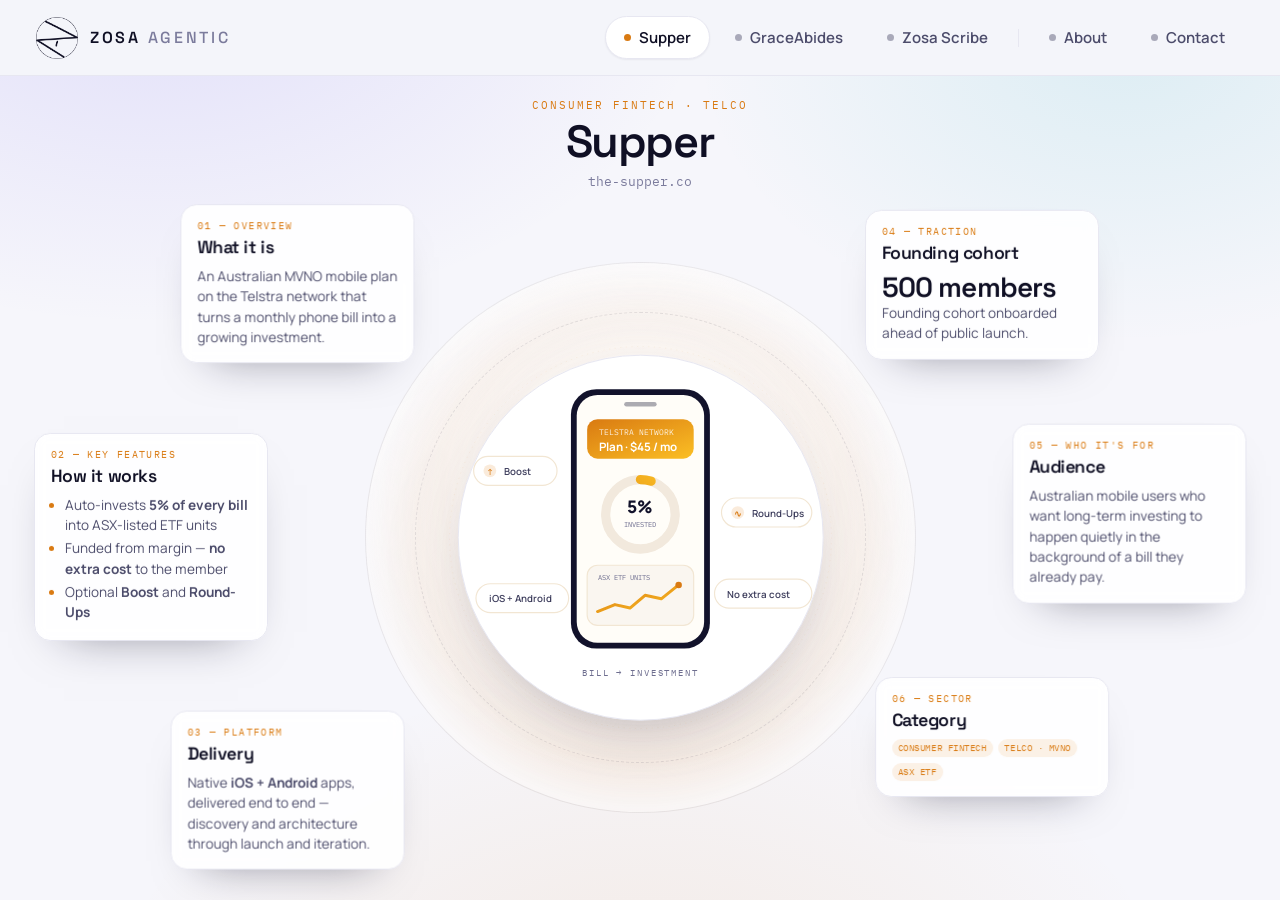
==== index.html @ e01a7be7 "Add files via upload" ====
<!DOCTYPE html>
<html lang="en">
<head>
<meta charset="utf-8" />
<meta name="viewport" content="width=device-width, initial-scale=1" />
<title>Zosa Agentic · Products</title>
<link rel="preconnect" href="https://fonts.googleapis.com">
<link rel="preconnect" href="https://fonts.gstatic.com" crossorigin>
<link href="https://fonts.googleapis.com/css2?family=Space+Grotesk:wght@400;500;600;700&family=Manrope:wght@400;500;600;700;800&family=IBM+Plex+Mono:wght@400;500&display=swap" rel="stylesheet">
<style>
/* ============================================================
   ZOSA AGENTIC — CIRCULAR PRODUCT TEMPLATE
   One file. No dependencies.
   To add a product: copy a <section class="page"> block,
   give it a new id, set --accent, and edit the 6 .node cards.
   ============================================================ */

:root{
  --ink:#0f0f24;
  --ink-2:#4c4c6b;
  --muted:#7b7b9c;
  --line:#e7e7f1;
  --bg:#f6f6fb;
  --card:#ffffff;
  --brand:#6d5ef0;
  --accent:#6d5ef0;              /* overridden per product */
  --accent-soft:rgba(109,94,240,.10);
  /* one type system across the whole site */
  --display:"Space Grotesk","Segoe UI",system-ui,sans-serif;
  --sans:"Manrope","Segoe UI",system-ui,-apple-system,"Helvetica Neue",Arial,sans-serif;
  --mono:"IBM Plex Mono",ui-monospace,SFMono-Regular,Menlo,Consolas,monospace;
  --radius:14px;
}

*{box-sizing:border-box}
html,body{margin:0;padding:0}
body{
  /* fit-to-screen: one viewport tall, no page scroll */
  height:100svh; overflow:hidden;
  display:flex; flex-direction:column;
  font-family:var(--sans);
  color:var(--ink);
  background:var(--bg);
  -webkit-font-smoothing:antialiased;
}
/* fallback layout: narrow or very short windows unroll and scroll */
body.flow{height:auto; min-height:100svh; overflow:auto; display:block}

/* ---------- top bar / product menu ---------- */
.topbar{
  position:sticky; top:0; z-index:50;
  flex:0 0 auto;
  display:flex; align-items:center; justify-content:space-between;
  gap:24px; padding:16px 36px;
  background:rgba(244,245,250,.86);
  backdrop-filter:blur(12px);
  border-bottom:1px solid var(--line);
}
.brand{display:flex; align-items:center; gap:12px; text-decoration:none; color:inherit}
.brand .mark{
  width:42px;height:42px;
  display:grid;place-items:center;color:var(--ink);
}
.brand .mark img{width:100%;height:100%;display:block;object-fit:contain}
/* the mark spins into place on load, then a hover spins it again */
@keyframes markSpinIn{
  0%  {transform:rotate(-330deg) scale(.3);  opacity:0}
  55% {opacity:1}
  100%{transform:rotate(0deg)    scale(1);   opacity:1}
}
@keyframes wordmarkIn{
  from{opacity:0; transform:translateX(-12px)}
  to  {opacity:1; transform:none}
}
.brand .mark img{animation:markSpinIn 1.25s cubic-bezier(.18,.78,.2,1) both}
.brand .mark img.spun{animation:none; transition:transform 1s cubic-bezier(.3,.72,.2,1)}
.brand:hover .mark img.spun{transform:rotate(360deg)}
.brand .wm{animation:wordmarkIn .75s .4s cubic-bezier(.2,.7,.2,1) both}
@media (prefers-reduced-motion:reduce){
  .brand .mark img, .brand .wm{animation:none !important}
}
.brand .wm{font-family:var(--display);font-weight:600;letter-spacing:.17em;font-size:16px}
.brand .wm span{color:var(--muted);font-weight:500}

.menu{display:flex; align-items:center; gap:6px; flex-wrap:wrap}
.menu button{
  font-family:var(--sans); font-size:15px; font-weight:600;
  color:var(--ink-2); background:transparent;
  border:1px solid transparent; border-radius:999px;
  padding:10px 18px; cursor:pointer; transition:.18s ease;
  display:inline-flex; align-items:center; gap:8px;
}
.menu button .dot{width:7px;height:7px;border-radius:50%;background:currentColor;opacity:.45}
.menu button:hover{background:#fff;border-color:var(--line);color:var(--ink)}
.menu button[aria-current="page"]{
  background:#fff; border-color:var(--line); color:var(--ink);
  box-shadow:0 1px 2px rgba(18,18,43,.06);
}
.menu button[aria-current="page"] .dot{opacity:1;background:var(--pill,#6d5ef0)}
/* divider between the product tabs and the About / Contact tabs */
.menu .sep{width:1px; height:18px; background:var(--line); margin:0 5px}

/* ---------- pages ---------- */
main{flex:1 1 auto; min-height:0; display:flex; position:relative}
/* header/footer breathe on tall screens, tighten on short ones so the circle keeps its room */
.page{display:none; padding:clamp(12px,2.4vh,26px) 24px clamp(8px,1.6vh,18px); flex:1 1 auto; min-height:0}
/* same glow language as About / Contact, with a wash of the product's own accent */
.page:not(.doc){
  background:
    radial-gradient(900px 560px at 12% -12%, rgba(109,94,240,.15), transparent 62%),
    radial-gradient(720px 500px at 88% -4%,  rgba(14,165,183,.11), transparent 60%),
    radial-gradient(820px 540px at 50% 116%, var(--accent-soft), transparent 66%),
    var(--bg);
}
.page.is-active{display:flex; flex-direction:column; animation:fade .45s ease both}
@keyframes fade{from{opacity:0;transform:translateY(10px)}to{opacity:1;transform:none}}

.pagehead{flex:0 0 auto; max-width:1180px; margin:0 auto; text-align:center; position:relative; z-index:6}
.eyebrow{
  font-family:var(--mono); font-size:11px; letter-spacing:.18em;
  text-transform:uppercase; color:var(--accent); margin:0 0 clamp(4px,.8vh,8px);
}
.pagehead h1{margin:0; font-family:var(--display); font-weight:600; font-size:clamp(28px,5vh,54px); letter-spacing:-.032em; line-height:1.04}
.pagehead .domain{font-family:var(--mono);font-size:12.5px;color:var(--muted);margin-top:clamp(4px,.8vh,8px)}

/* ---------- circular stage ---------- */
/* --stage is measured by JS from the free space; the calc() is the no-JS fallback.
   --u is "one design pixel" — every size inside the circle is a multiple of it,
   so the whole diagram scales as one piece. */
.stage-wrap{flex:1 1 auto; min-height:0; display:flex; align-items:center; justify-content:center}
/* .orbit is the circle's own box; the six cards hang in the air around it,
   each one absolutely placed by its own --x / --y offset from the centre.
   Because every card's home is expressed as a translation away from that
   centre, the churn animation only has to drive it back to translate(0,0)
   for the card to be swallowed by the circle. */
.orbit{
  position:relative; flex:0 0 auto;
  width:var(--stage, 700px); height:var(--stage, 700px);
}
.stage{
  position:relative; flex:0 0 auto;
  width:var(--stage, min(1400px, 100%, calc(100svh - 210px)));
  height:var(--stage, min(1400px, 100%, calc(100svh - 210px)));
  container-type:size;
  /* smaller divisor = everything inside is larger; the px floor keeps
     text readable when a short window squeezes the circle down */
  --u:max(calc(1cqmin / 8.1), 0.78px);
}

/* the light watermark circle */
.ring{
  position:absolute; inset:0; border-radius:50%;
  background:
    radial-gradient(circle at 50% 42%, #fff 0%, rgba(255,255,255,.35) 42%, transparent 68%),
    radial-gradient(circle at 50% 50%, var(--accent-soft) 0%, var(--accent-soft) 58%, rgba(255,255,255,0) 74%);
  border:1px solid rgba(18,18,43,.06);
  box-shadow:inset 0 0 90px rgba(255,255,255,.9);
}
.ring::after{
  content:""; position:absolute; inset:9%; border-radius:50%;
  border:1px dashed rgba(18,18,43,.10);
}
.watermark{
  position:absolute; inset:0; display:grid; place-items:center;
  font-family:var(--display); font-weight:700; letter-spacing:.16em;
  font-size:calc(74 * var(--u)); color:var(--accent); opacity:.07;
  pointer-events:none; user-select:none; text-transform:uppercase;
  clip-path:circle(50% at 50% 50%);       /* keeps the wordmark inside the circle */
  overflow:hidden; white-space:nowrap;
}
.spokes{position:absolute; inset:0; pointer-events:none}

/* centre product visual */
.hub{
  position:absolute; top:50%; left:50%; transform:translate(-50%,-50%);
  width:calc(470 * var(--u)); height:calc(470 * var(--u));
  display:grid; place-items:center; z-index:3;
}
.hub-plate{
  width:100%; height:100%; border-radius:50%;
  background:#fff; border:1px solid var(--line);
  box-shadow:0 26px 60px -28px rgba(18,18,43,.30), 0 2px 0 rgba(255,255,255,.8) inset;
  display:grid; place-items:center; padding:calc(11 * var(--u));
}
.hub-plate svg{width:100%;height:100%;display:block}

/* the six cards, hanging in the air around the circle.
   JS measures the free space and publishes --cardw plus each card's polar
   --rad / --ang, so the six sit square to the page on an arc around the circle.
   Its home is a point on that arc; the churn decays the orbit to zero. */
.node{
  position:absolute; left:50%; top:50%; z-index:4;
  width:var(--cardw, 300px);
  /* Everything inside the card is sized in em off this one font-size, and JS
     sets --fs so three cards always sit clear of each other on a short
     screen instead of crowding or overlapping. */
  font-size:calc(clamp(12.4px,1.72vh,16.2px) * var(--fs,1));
  /* Polar placement: swing out to --ang, ride out to --rad, then unwind the
     same angle so the card sits square to the page. Written this way the
     warp only has to sweep --ang and shrink --rad for the card to be drawn
     into the middle of the circle. */
  transform:translate(-50%,-50%)
            rotate(var(--ang,0deg)) translateX(var(--rad,0px))
            rotate(calc(var(--ang,0deg) * -1));
  background:rgba(255,255,255,.9);
  border:1px solid var(--line); border-radius:1.2em;
  padding:1.05em 1.15em 1.1em;
  box-shadow:0 22px 46px -30px rgba(18,18,43,.5);
  backdrop-filter:blur(7px);
  transition:box-shadow .3s ease, border-color .3s ease, background .3s ease;
}
.node:hover{
  background:#fff; border-color:var(--accent);
  box-shadow:0 32px 60px -28px rgba(18,18,43,.45);
  z-index:5;
}
.node .num{
  font-family:var(--mono); font-size:.72em; letter-spacing:.14em;
  color:var(--accent); display:block; margin-bottom:.45em;
}
.node h3{
  margin:0 0 .46em; font-family:var(--display); font-weight:600;
  font-size:1.3em; letter-spacing:-.024em; line-height:1.2;
}
.node p{margin:0; font-size:1em; line-height:1.5; color:var(--ink-2)}
.node ul{margin:0; padding-left:1.05em}
.node li{font-size:1em; line-height:1.5; color:var(--ink-2); margin-bottom:.2em}
.node li::marker{color:var(--accent)}
.node .chips{display:flex; flex-wrap:wrap; gap:.42em; margin-top:.45em}
.chip{
  font-family:var(--mono); font-size:.68em; letter-spacing:.06em;
  background:var(--accent-soft); color:var(--accent);
  border-radius:999px; padding:.34em .66em; white-space:nowrap;
}
.node .stat{
  font-family:var(--display); font-size:2.05em; font-weight:600;
  letter-spacing:-.03em; line-height:1.12;
}

/* ============================================================
   ABOUT / CONTACT  —  "doc" pages
   Light editorial layout on the shared type system, with its own
   palette variables so the product circles stay independent.
   JS puts .doc on <body> while one of these is active, which releases
   the fit-to-screen frame so the page scrolls and the footer is reachable.
   ============================================================ */
body.doc{height:auto; min-height:100svh; overflow:auto; display:block; background:var(--bg)}
body.doc main{display:block}
body.doc .page{padding:0; min-height:0}
body.doc .page.is-active{display:block}
body.doc.flow .page{padding:0}

.page.doc{
  --dsp:var(--display);
  --dsans:var(--sans);
  --dmono:var(--mono);
  --d-ink:#0f0f24;
  --d-ink-2:#4c4c6b;
  --d-ink-3:#7b7b9c;
  --d-line:rgba(18,18,43,.10);
  --d-glass:rgba(255,255,255,.74);
  --d-violet:#6d5ef0;
  --d-cyan:#0ea5b7;

  font-family:var(--dsans); color:var(--d-ink);
  background:
    radial-gradient(1000px 620px at 12% -14%, rgba(109,94,240,.16), transparent 62%),
    radial-gradient(760px 520px at 88% -6%,  rgba(14,165,183,.11), transparent 60%),
    var(--bg);
}

/* ---------- shell ---------- */
.doc-inner{max-width:1180px; margin:0 auto; padding:clamp(44px,8vh,104px) 28px clamp(36px,6vh,76px)}
.d-hero{max-width:960px}
.d-eyebrow{
  display:inline-flex; align-items:center; gap:9px; margin:0;
  font-family:var(--dmono); font-size:11px; letter-spacing:.22em; text-transform:uppercase;
  color:#5b4bd6; background:rgba(109,94,240,.10);
  border:1px solid rgba(109,94,240,.26); border-radius:999px; padding:7px 15px;
}
.d-eyebrow::before{content:""; width:6px; height:6px; border-radius:50%; background:var(--d-violet); box-shadow:0 0 10px rgba(109,94,240,.7)}
.d-h1{
  font-family:var(--dsp); font-weight:600; margin:24px 0 0;
  font-size:clamp(40px,6.6vw,88px); line-height:.97; letter-spacing:-.038em;
}
.d-h1 .grad{
  background:linear-gradient(102deg,#0f0f24 4%,#5b4bd6 54%,#0ea5b7 100%);
  -webkit-background-clip:text; background-clip:text; color:transparent;
}
.d-sub{
  font-family:var(--dsp); font-weight:500; margin:20px 0 0;
  font-size:clamp(17px,2vw,27px); letter-spacing:-.015em; color:var(--d-ink-2);
}
.d-lead{margin:22px 0 0; max-width:740px; font-size:clamp(15px,1.3vw,18.5px); line-height:1.68; color:var(--d-ink-2)}
.d-lead strong{color:var(--d-ink); font-weight:700}

/* ---------- stat tiles ---------- */
.d-stats{display:grid; gap:14px; grid-template-columns:repeat(auto-fit,minmax(196px,1fr)); margin-top:clamp(34px,5vh,58px)}
.d-stat{
  background:#fff; border:1px solid var(--d-line); border-radius:20px; padding:22px 22px 20px;
  box-shadow:0 18px 40px -34px rgba(18,18,43,.45);
}
.d-stat b{display:block; font-family:var(--dsp); font-weight:600; font-size:clamp(21px,2.4vw,30px); letter-spacing:-.025em}
.d-stat span{display:block; margin-top:9px; font-family:var(--dmono); font-size:10.5px; letter-spacing:.14em; text-transform:uppercase; color:var(--d-ink-3)}

/* ---------- section heads ---------- */
.d-sec{display:flex; align-items:baseline; gap:16px; margin:clamp(46px,8vh,92px) 0 clamp(20px,3vh,32px)}
.d-sec h2{font-family:var(--dsp); font-weight:600; margin:0; font-size:clamp(25px,3.3vw,42px); letter-spacing:-.032em}

/* ---------- capability cards ---------- */
.d-grid{display:grid; gap:16px; grid-template-columns:repeat(auto-fit,minmax(330px,1fr))}
.d-card{
  position:relative; overflow:hidden; isolation:isolate;
  background:var(--d-glass); border:1px solid var(--d-line); border-radius:22px;
  padding:26px 26px 28px; backdrop-filter:blur(6px);
  box-shadow:0 20px 44px -36px rgba(18,18,43,.5);
  transition:transform .4s cubic-bezier(.2,.7,.2,1), border-color .4s ease,
             background .4s ease, box-shadow .4s ease;
}
.d-card::before{
  content:""; position:absolute; z-index:-1; width:230px; height:230px; top:-100px; left:-76px;
  border-radius:50%; background:var(--c,#6d5ef0); opacity:.16; filter:blur(44px);
  transition:opacity .4s ease;
}
.d-card:hover{
  transform:translateY(-6px); background:#fff;
  border-color:rgba(109,94,240,.32);
  box-shadow:0 30px 60px -34px rgba(18,18,43,.42);
}
.d-card:hover::before{opacity:.3}
.d-card .n{font-family:var(--dmono); font-size:10.5px; letter-spacing:.18em; color:var(--d-ink-3)}
.d-card h3{font-family:var(--dsp); font-weight:600; margin:13px 0 11px; font-size:clamp(18px,1.7vw,22px); letter-spacing:-.022em; color:var(--c,var(--d-ink))}
.d-card p{margin:0; font-size:15px; line-height:1.63; color:var(--d-ink-2)}
.d-card p strong{color:var(--d-ink); font-weight:700}

/* ---------- three-up strip ---------- */
.d-row{display:grid; gap:14px; grid-template-columns:repeat(auto-fit,minmax(250px,1fr)); margin-top:16px}
.d-mini{display:flex; gap:14px; background:#fff; border:1px solid var(--d-line); border-radius:18px; padding:20px 22px}
.d-mini .bead{flex:0 0 auto; width:9px; height:9px; border-radius:50%; margin-top:7px; background:var(--c,#6d5ef0); box-shadow:0 0 0 4px rgba(109,94,240,.12)}
.d-mini h4{font-family:var(--dsp); font-weight:600; margin:0 0 6px; font-size:16px; letter-spacing:-.015em}
.d-mini p{margin:0; font-size:14px; line-height:1.55; color:var(--d-ink-3)}

/* ---------- closing call to action ---------- */
.d-cta{
  margin-top:clamp(46px,8vh,92px);
  display:flex; align-items:center; justify-content:space-between; gap:26px; flex-wrap:wrap;
  border:1px solid rgba(109,94,240,.22); border-radius:26px;
  padding:clamp(26px,4vw,46px);
  background:linear-gradient(118deg, rgba(109,94,240,.14), rgba(14,165,183,.08) 68%, #fff);
}
.d-cta h2{font-family:var(--dsp); font-weight:600; margin:0; font-size:clamp(22px,2.9vw,36px); letter-spacing:-.032em}
.d-cta p{margin:11px 0 0; font-size:15px; color:var(--d-ink-2)}
.d-btn{
  display:inline-flex; align-items:center; gap:10px; cursor:pointer;
  font-family:var(--dsans); font-weight:700; font-size:15.5px; letter-spacing:-.005em;
  color:#fff; background:var(--d-ink); border:1px solid var(--d-ink); border-radius:999px;
  padding:15px 26px; text-decoration:none;
  transition:transform .3s cubic-bezier(.2,.7,.2,1), box-shadow .3s ease, background .3s ease;
}
.d-btn:hover{transform:translateY(-2px); box-shadow:0 20px 40px -20px rgba(18,18,43,.55)}
.d-btn.ghost{background:transparent; color:var(--d-ink); border-color:rgba(18,18,43,.2)}
.d-btn.ghost:hover{background:#fff; box-shadow:0 16px 34px -24px rgba(18,18,43,.4)}

/* ---------- contact ---------- */
.d-two{display:grid; gap:18px; grid-template-columns:1.12fr .88fr; align-items:start; margin-top:clamp(30px,5vh,52px)}
@media (max-width:900px){ .d-two{grid-template-columns:1fr} }

.d-form{
  background:#fff; border:1px solid var(--d-line); border-radius:24px;
  padding:clamp(22px,3vw,34px); box-shadow:0 24px 50px -40px rgba(18,18,43,.5);
}
.d-form .pair{display:grid; gap:15px; grid-template-columns:1fr 1fr}
@media (max-width:560px){ .d-form .pair{grid-template-columns:1fr} }
.d-field{display:block; margin-bottom:15px}
.d-field > span{
  display:block; margin-bottom:8px;
  font-family:var(--dmono); font-size:10.5px; letter-spacing:.16em; text-transform:uppercase; color:var(--d-ink-3);
}
.d-field input, .d-field select, .d-field textarea{
  width:100%; font-family:var(--dsans); font-size:15.5px; color:var(--d-ink);
  background:#fbfbfe; border:1px solid var(--d-line); border-radius:14px;
  padding:14px 15px; transition:.22s ease;
}
.d-field textarea{min-height:132px; resize:vertical; line-height:1.55}
.d-field input::placeholder, .d-field textarea::placeholder{color:#9c9cba}
.d-field input:focus, .d-field select:focus, .d-field textarea:focus{
  outline:none; border-color:var(--d-violet); background:#fff;
  box-shadow:0 0 0 3px rgba(109,94,240,.18);
}
.d-check{display:flex; align-items:flex-start; gap:11px; font-size:14px; line-height:1.55; color:var(--d-ink-2)}
.d-check input{width:17px; height:17px; margin-top:2px; accent-color:var(--d-violet)}
.d-form .d-btn{width:100%; justify-content:center; margin-top:18px}
.d-note{margin:13px 0 0; font-size:12.5px; line-height:1.55; color:var(--d-ink-3)}

.d-side{display:grid; gap:16px}
.d-panel{
  background:var(--d-glass); border:1px solid var(--d-line); border-radius:22px;
  padding:clamp(20px,2.4vw,26px); backdrop-filter:blur(6px);
  box-shadow:0 20px 44px -38px rgba(18,18,43,.5);
}
.d-panel h3{font-family:var(--dsp); font-weight:600; margin:0 0 12px; font-size:16.5px; letter-spacing:-.015em}
.d-mail{
  display:inline-block; font-family:var(--dsp); font-weight:600;
  font-size:clamp(18px,1.9vw,24px); letter-spacing:-.025em; text-decoration:none;
  background:linear-gradient(100deg,#0f0f24,#5b4bd6 58%,#0ea5b7);
  -webkit-background-clip:text; background-clip:text; color:transparent;
}
.d-panel p{margin:12px 0 0; font-size:14px; line-height:1.6; color:var(--d-ink-2)}
.d-list{margin:0; padding:0; list-style:none; display:grid; gap:11px}
.d-list li{position:relative; padding-left:18px; font-size:14.5px; line-height:1.55; color:var(--d-ink-2)}
.d-list li::before{content:""; position:absolute; left:0; top:8px; width:6px; height:6px; border-radius:50%; background:var(--d-violet)}
.d-list a{color:var(--d-ink); font-weight:600; text-decoration:none; border-bottom:1px solid rgba(18,18,43,.22)}
.d-list a:hover{border-bottom-color:var(--d-violet); color:#5b4bd6}

/* ---------- scroll reveal ----------
   Everything marked .reveal animates the first time it enters the viewport
   and re-arms when you switch back to the page. Modifier classes pick the
   direction: rv-scale, rv-blur, rv-left, rv-right. */
@media (prefers-reduced-motion:no-preference){
  .reveal{
    opacity:0; transform:translateY(24px);
    transition:opacity .85s cubic-bezier(.2,.7,.2,1),
               transform .85s cubic-bezier(.2,.7,.2,1),
               filter .85s ease;
    transition-delay:var(--rd,0ms);
    will-change:opacity, transform;
  }
  .reveal.rv-scale{transform:scale(.93)}
  .reveal.rv-blur {transform:translateY(16px); filter:blur(12px)}
  .reveal.rv-left {transform:translateX(-34px)}
  .reveal.rv-right{transform:translateX(34px)}
  .reveal.in{opacity:1; transform:none; filter:none}
}
/* the accent rule under a section title draws itself in */
.d-sec h2{position:relative; padding-bottom:14px}
.d-sec h2::after{
  content:""; position:absolute; left:0; bottom:0; height:3px; width:0; border-radius:2px;
  background:linear-gradient(90deg,var(--d-violet),var(--d-cyan));
  transition:width 1s cubic-bezier(.2,.7,.2,1) .18s;
}
.d-sec.in h2::after{width:78px}

/* scroll progress — only while a doc page is open */
.scroll-progress{
  position:fixed; top:0; left:0; z-index:60;
  height:3px; width:100%; transform:scaleX(0); transform-origin:0 50%;
  background:linear-gradient(90deg,#6d5ef0,#0ea5b7);
  opacity:0; transition:opacity .35s ease; pointer-events:none;
}
body.doc .scroll-progress{opacity:1}

/* ============================================================
   SITE FOOTER — only the About and Contact pages carry one.
   Deliberately dark: it closes the light page the way thinkhat.ai does.
   ============================================================ */
.sitefoot{background:#0d0d1e; color:#f5f5fc}
.sitefoot-inner{
  max-width:1180px; margin:0 auto;
  padding:clamp(40px,6vh,72px) 28px clamp(24px,3vh,32px);
  display:grid; gap:clamp(26px,4vw,54px);
  grid-template-columns:1.7fr 1fr 1.2fr;
}
@media (max-width:860px){ .sitefoot-inner{grid-template-columns:1fr; gap:30px} }
.sitefoot .fbrand{font-family:var(--display); font-weight:600; font-size:22px; letter-spacing:-.02em}
.sitefoot .fbrand span{color:#9494b8}
.sitefoot .fabout{margin:16px 0 0; max-width:430px; font-family:var(--sans); font-size:14.5px; line-height:1.68; color:#adadc9}
.sitefoot h4{
  margin:0 0 16px; font-family:var(--mono);
  font-size:10.5px; letter-spacing:.18em; text-transform:uppercase; color:#8383a8;
}
.sitefoot ul{margin:0; padding:0; list-style:none; display:grid; gap:12px}
.sitefoot a{font-family:var(--sans); font-size:14.5px; color:#dcdcee; text-decoration:none; transition:.2s ease}
.sitefoot a:hover{color:#fff}
.sitefoot .fmail{
  font-family:var(--display); font-weight:600; font-size:18px; letter-spacing:-.02em;
  background:linear-gradient(100deg,#fff,#c3baff 58%,#6fe3ea);
  -webkit-background-clip:text; background-clip:text; color:transparent;
}
.sitefoot-bottom{
  border-top:1px solid rgba(255,255,255,.10);
  max-width:1180px; margin:0 auto;
  padding:18px 28px clamp(24px,3vh,34px);
  display:flex; justify-content:space-between; gap:14px; flex-wrap:wrap;
  font-family:var(--mono);
  font-size:11px; letter-spacing:.1em; text-transform:uppercase; color:#8383a8;
}
.sitefoot-bottom a{font-family:inherit; font-size:11px; letter-spacing:.1em; color:#adadc9}

/* ---------- unrolled fallback (narrow or very short windows) ----------
   JS adds .flow to <body> when the circle would be too small to read. */
body.flow main{display:block}
body.flow .page{padding:22px 18px 40px}
body.flow .page.is-active{display:block}
body.flow .stage-wrap{display:block}
body.flow .stage{
  container-type:normal; --u:1px;
  width:100%; height:auto;
  display:flex; flex-direction:column; align-items:center; gap:16px; padding:26px 0 10px;
}
body.flow .orbit{position:static; display:flex; flex-direction:column; gap:16px;
  width:100%; height:auto}
body.flow .stage{order:-1}
body.flow .ring{position:absolute; top:0; left:50%; transform:translateX(-50%);
  width:min(620px,108vw); height:min(620px,108vw); inset:auto; opacity:.8;
  animation:ringSpin 16s linear infinite}
@keyframes ringSpin{
  from{transform:translateX(-50%) rotate(0deg)}
  to  {transform:translateX(-50%) rotate(360deg)}
}
body.flow .spokes, body.flow .watermark{display:none}
body.flow .hub{position:static; transform:none;
  width:min(300px,72vw); height:min(300px,72vw); order:-1}
body.flow .node{position:static; transform:none; animation:none; width:min(460px,92vw) !important; margin:0 auto}
@media (max-width:880px){
  .topbar{padding:14px 16px; flex-wrap:wrap}
}
/* short windows (laptops): shrink the chrome so the circle gets the height */
@media (max-height:820px) and (min-width:561px){
  .topbar{padding:11px 34px}
  .pagehead h1{font-size:clamp(22px,3.8vh,34px)}
  .pagehead .domain{display:none}
}

/* ---------- tab-switch transition: LIVING ORBIT + WARP ----------
   At rest the six cards drift slowly around the circle, each on its own
   phase, and the ring turns behind them — the page is never quite still.
   On a tab change the whole orbit spins up: angular velocity ramps, motion
   blur builds, the cards fling outward and fade, and the next product's six
   decelerate back into their places.
   Every rotation is paired with an equal unwind, so a card stays square to
   the page however far round the orbit carries it.
   --dir is set by JS: +1 moving right through the menu, -1 moving left. */
.stage, .node{will-change:transform,filter,opacity}

/* ---- the idle: a slow drift around the orbit, desynced per card ---- */
@keyframes orbitDrift{
  from{
    transform:translate(-50%,-50%)
              rotate(calc(var(--ang,0deg) + var(--sway,1deg)))
              translateX(calc(var(--rad,0px) * 1.008))
              rotate(calc((var(--ang,0deg) + var(--sway,1deg)) * -1));
  }
  to{
    transform:translate(-50%,-50%)
              rotate(calc(var(--ang,0deg) - var(--sway,1deg)))
              translateX(calc(var(--rad,0px) * .992))
              rotate(calc((var(--ang,0deg) - var(--sway,1deg)) * -1));
  }
}
/* --sway is set per card by JS from the real gap to its neighbour, so the
   drift can never bring two cards close enough to overlap or to disturb
   reading. It is a slow float, not a movement you have to wait out. */
.node{
  animation:orbitDrift calc(13s + var(--i,0) * 1.6s) ease-in-out infinite alternate;
  animation-delay:calc(var(--i,0) * -3.1s);
}
@keyframes ringDrift{from{transform:rotate(0deg)} to{transform:rotate(360deg)}}
.ring{animation:ringDrift 120s linear infinite}

/* ---- the warp ---- */
.page.is-entering .stage{animation:warpRingIn .86s cubic-bezier(.14,.75,.2,1) both}
.page.is-leaving  .stage{animation:warpRingOut .82s cubic-bezier(.5,0,.9,.3) both}
.page.is-entering .node{animation:warpIn .8s cubic-bezier(.14,.75,.2,1) both;
  animation-delay:calc(var(--i,0) * 35ms + 60ms)}
.page.is-leaving  .node{animation:warpOut .72s cubic-bezier(.5,0,.9,.3) both;
  animation-delay:calc(var(--i,0) * 35ms)}
.page.is-entering .pagehead{animation:headIn .55s .2s ease both}
.page.is-leaving  .pagehead{animation:headOut .34s ease both}

/* cards: the orbit spins up, then the radius collapses and the card shrinks
   away into the middle of the circle */
@keyframes warpOut{
  0%{
    opacity:1; filter:blur(0);
    transform:translate(-50%,-50%)
              rotate(var(--ang,0deg)) translateX(var(--rad,0px))
              rotate(calc(var(--ang,0deg) * -1)) scale(1);
  }
  26%{
    opacity:1; filter:blur(1.5px);
    transform:translate(-50%,-50%)
              rotate(calc(var(--ang,0deg) + var(--dir,1) * 62deg))
              translateX(calc(var(--rad,0px) * 1.02))
              rotate(calc((var(--ang,0deg) + var(--dir,1) * 62deg) * -1)) scale(.95);
  }
  70%{
    opacity:.72; filter:blur(5px);
    transform:translate(-50%,-50%)
              rotate(calc(var(--ang,0deg) + var(--dir,1) * 300deg))
              translateX(calc(var(--rad,0px) * .42))
              rotate(calc((var(--ang,0deg) + var(--dir,1) * 300deg) * -1)) scale(.46);
  }
  100%{
    opacity:0; filter:blur(11px);
    transform:translate(-50%,-50%)
              rotate(calc(var(--ang,0deg) + var(--dir,1) * 640deg))
              translateX(0px)
              rotate(calc((var(--ang,0deg) + var(--dir,1) * 640deg) * -1)) scale(.1);
  }
}
/* and the next product's six are born out of the circle, growing back to size
   as the orbit carries them out to their places */
@keyframes warpIn{
  0%{
    opacity:0; filter:blur(11px);
    transform:translate(-50%,-50%)
              rotate(calc(var(--ang,0deg) - var(--dir,1) * 640deg))
              translateX(0px)
              rotate(calc((var(--ang,0deg) - var(--dir,1) * 640deg) * -1)) scale(.1);
  }
  45%{
    opacity:.85; filter:blur(4px);
    transform:translate(-50%,-50%)
              rotate(calc(var(--ang,0deg) - var(--dir,1) * 210deg))
              translateX(calc(var(--rad,0px) * .5))
              rotate(calc((var(--ang,0deg) - var(--dir,1) * 210deg) * -1)) scale(.52);
  }
  100%{
    opacity:1; filter:blur(0);
    transform:translate(-50%,-50%)
              rotate(var(--ang,0deg)) translateX(var(--rad,0px))
              rotate(calc(var(--ang,0deg) * -1)) scale(1);
  }
}
/* the circle spins up with them */
@keyframes warpRingOut{
  from{opacity:1; filter:blur(0);    transform:rotate(0deg) scale(1)}
  to  {opacity:0; filter:blur(12px); transform:rotate(calc(var(--dir,1) * 640deg)) scale(.8)}
}
@keyframes warpRingIn{
  from{opacity:0; filter:blur(12px); transform:rotate(calc(var(--dir,1) * -640deg)) scale(.82)}
  to  {opacity:1; filter:blur(0);    transform:rotate(0deg) scale(1)}
}

@keyframes headIn{
  from{opacity:0; filter:blur(8px); transform:translateY(10px)}
  to  {opacity:1; filter:blur(0);   transform:none}
}
@keyframes headOut{
  from{opacity:1; filter:blur(0)}
  to  {opacity:0; filter:blur(8px); transform:translateY(-8px)}
}

/* phone layout: the unrolled list just cross-fades — no orbit, no warp;
   only the ring keeps spinning (see body.flow .ring above) */
body.flow .page.is-entering .stage,
body.flow .page.is-leaving .stage,
body.flow .page.is-entering .node,
body.flow .page.is-leaving .node{animation:none}
body.flow .page.is-entering .orbit{animation:orbitFade .5s ease both}
body.flow .page.is-leaving .orbit{animation:orbitFadeOut .3s ease both}
@keyframes orbitFade{from{opacity:0; filter:blur(6px)} to{opacity:1; filter:blur(0)}}
@keyframes orbitFadeOut{from{opacity:1; filter:blur(0)} to{opacity:0; filter:blur(6px)}}

@media (prefers-reduced-motion:reduce){
  .stage, .node, .orbit, .pagehead, .ring{animation:none !important}
}
</style>
</head>
<body>

<div class="scroll-progress" aria-hidden="true"></div>

<!-- =================== TOP BAR / PRODUCT MENU =================== -->
<header class="topbar">
  <a class="brand" href="#supper">
    <span class="mark">
      <img src="Zosa-Agentic-Logo-transparent.png" alt="Zosa Agentic logo">
    </span>
    <span class="wm">ZOSA <span>AGENTIC</span></span>
  </a>

  <nav class="menu" id="menu" aria-label="Products">
    <button data-target="supper"      style="--pill:#d97a12"><span class="dot"></span>Supper</button>
    <button data-target="graceabides" style="--pill:#6d5ef0"><span class="dot"></span>GraceAbides</button>
    <button data-target="scribe"      style="--pill:#0d9488"><span class="dot"></span>Zosa Scribe</button>
    <span class="sep" aria-hidden="true"></span>
    <button data-target="about"       style="--pill:#7b7b9c"><span class="dot"></span>About</button>
    <button data-target="contact"     style="--pill:#7b7b9c"><span class="dot"></span>Contact</button>
  </nav>
</header>

<main>

<!-- ============================================================
     PRODUCT 1 — SUPPER
     ============================================================ -->
<section class="page is-active" id="page-supper"
         style="--accent:#d97a12; --accent-soft:rgba(217,122,18,.10)">

  <div class="pagehead">
    <p class="eyebrow">Consumer Fintech · Telco</p>
    <h1>Supper</h1>
    <div class="domain">the-supper.co</div>
  </div>

  <div class="stage-wrap">
  <div class="orbit">

    <article class="node" data-fx="-.70" data-fy="-.95" style="--i:0; --dly:0ms">
    <span class="num">01 — OVERVIEW</span>
    <h3>What it is</h3>
    <p>An Australian MVNO mobile plan on the Telstra network that turns a monthly phone bill into a growing investment.</p>
    </article>

    <article class="node" data-fx="-1.0" data-fy="-.02" style="--i:1; --dly:40ms">
    <span class="num">02 — KEY FEATURES</span>
    <h3>How it works</h3>
    <ul>
    <li>Auto-invests <strong>5% of every bill</strong> into ASX-listed ETF units</li>
    <li>Funded from margin — <strong>no extra cost</strong> to the member</li>
    <li>Optional <strong>Boost</strong> and <strong>Round-Ups</strong></li>
    </ul>
    </article>

    <article class="node" data-fx="-.72" data-fy=".95" style="--i:2; --dly:80ms">
    <span class="num">03 — PLATFORM</span>
    <h3>Delivery</h3>
    <p>Native <strong>iOS + Android</strong> apps, delivered end to end — discovery and architecture through launch and iteration.</p>
    </article>

    <div class="stage">
    <div class="ring"></div>
    <div class="watermark">Supper</div>
    <!-- decorative spokes + inner orbit -->
    <svg class="spokes" viewBox="0 0 880 880" aria-hidden="true">
      <circle cx="440" cy="440" r="305" fill="none" stroke="currentColor" stroke-opacity=".10"
              stroke-dasharray="2 7" style="color:var(--accent)"/>
    </svg>
    <!-- ---------- centre product visual ---------- -->
    <div class="hub">
      <div class="hub-plate">
        <svg viewBox="0 0 300 300" role="img" aria-label="Supper mobile app: phone showing bill and auto-invested amount">
          <defs>
            <linearGradient id="supGrad" x1="0" y1="0" x2="1" y2="1">
              <stop offset="0" stop-color="#d97a12"/><stop offset="1" stop-color="#fbbf24"/>
            </linearGradient>
          </defs>
          <!-- phone body -->
          <rect x="90" y="22" width="120" height="224" rx="22" fill="#12122b"/>
          <rect x="95" y="27" width="110" height="214" rx="18" fill="#fffdf8"/>
          <rect x="136" y="33" width="28" height="4" rx="2" fill="#12122b" opacity=".35"/>
          <!-- signal / plan header -->
          <g transform="translate(104,48)">
            <rect width="92" height="34" rx="9" fill="url(#supGrad)"/>
            <text x="10" y="14" font-family="IBM Plex Mono,ui-monospace,monospace" font-size="6.8" fill="#fff" opacity=".85">TELSTRA NETWORK</text>
            <text x="10" y="27" font-family="Manrope,sans-serif" font-size="10" font-weight="700" fill="#fff">Plan · $45 / mo</text>
          </g>
          <!-- donut: 5% invested -->
          <g transform="translate(150,130)">
            <circle r="30" fill="none" stroke="#f2e9dd" stroke-width="8"/>
            <circle r="30" fill="none" stroke="url(#supGrad)" stroke-width="8"
                    stroke-linecap="round" stroke-dasharray="9.4 179" transform="rotate(-90)"/>
            <text y="-1" text-anchor="middle" font-family="Manrope,sans-serif" font-size="15" font-weight="800" fill="#12122b">5%</text>
            <text y="11" text-anchor="middle" font-family="IBM Plex Mono,ui-monospace,monospace" font-size="6" fill="#6e6e8f">INVESTED</text>
          </g>
          <!-- ETF growth chart -->
          <g transform="translate(104,174)">
            <rect width="92" height="52" rx="9" fill="#faf6f0" stroke="#f2e6d3"/>
            <text x="9" y="13" font-family="IBM Plex Mono,ui-monospace,monospace" font-size="6" fill="#6e6e8f">ASX ETF UNITS</text>
            <polyline points="9,40 24,34 37,37 50,26 64,29 79,17"
                      fill="none" stroke="url(#supGrad)" stroke-width="2.6" stroke-linecap="round" stroke-linejoin="round"/>
            <circle cx="79" cy="17" r="2.8" fill="#d97a12"/>
          </g>
          <!-- floating badges -->
          <g font-family="Manrope,sans-serif" font-size="8.4" font-weight="600">
            <g transform="translate(6,80)">
              <rect width="72" height="25" rx="12.5" fill="#fff" stroke="#f2e6d3"/>
              <circle cx="14" cy="12.5" r="5.5" fill="#d97a12" opacity=".15"/>
              <text x="14" y="16" text-anchor="middle" font-size="7.4" fill="#d97a12">↑</text>
              <text x="26" y="16" fill="#3d3d5c">Boost</text>
            </g>
            <g transform="translate(220,116)">
              <rect width="78" height="25" rx="12.5" fill="#fff" stroke="#f2e6d3"/>
              <circle cx="14" cy="12.5" r="5.5" fill="#d97a12" opacity=".15"/>
              <text x="14" y="16" text-anchor="middle" font-size="7.4" fill="#d97a12">∿</text>
              <text x="26" y="16" fill="#3d3d5c">Round-Ups</text>
            </g>
            <g transform="translate(214,186)">
              <rect width="84" height="25" rx="12.5" fill="#fff" stroke="#f2e6d3"/>
              <text x="11" y="16" fill="#3d3d5c">No extra cost</text>
            </g>
            <g transform="translate(8,190)">
              <rect width="80" height="25" rx="12.5" fill="#fff" stroke="#f2e6d3"/>
              <text x="11" y="16" fill="#3d3d5c">iOS + Android</text>
            </g>
          </g>
          <text x="150" y="270" text-anchor="middle" font-family="IBM Plex Mono,ui-monospace,monospace"
                font-size="7.4" letter-spacing="1.6" fill="#6e6e8f">BILL → INVESTMENT</text>
        </svg>
      </div>
    </div>
    <!-- ---------- info nodes ---------- -->
    </div>

    <article class="node" data-fx=".70" data-fy="-.95" style="--i:3; --dly:120ms">
    <span class="num">04 — TRACTION</span>
    <h3>Founding cohort</h3>
    <div class="stat">500 members</div>
    <p>Founding cohort onboarded ahead of public launch.</p>
    </article>

    <article class="node" data-fx="1.0" data-fy="-.02" style="--i:4; --dly:160ms">
    <span class="num">05 — WHO IT'S FOR</span>
    <h3>Audience</h3>
    <p>Australian mobile users who want long-term investing to happen quietly in the background of a bill they already pay.</p>
    </article>

    <article class="node" data-fx=".72" data-fy=".95" style="--i:5; --dly:200ms">
    <span class="num">06 — SECTOR</span>
    <h3>Category</h3>
    <div class="chips">
    <span class="chip">CONSUMER FINTECH</span>
    <span class="chip">TELCO · MVNO</span>
    <span class="chip">ASX ETF</span>
    </article>
    </div>

  </div>
  </div>

</section>

<!-- ============================================================
     PRODUCT 2 — GRACEABIDES
     ============================================================ -->
<section class="page" id="page-graceabides"
         style="--accent:#6d5ef0; --accent-soft:rgba(109,94,240,.10)">

  <div class="pagehead">
    <p class="eyebrow">Faith Community · Matrimony</p>
    <h1>GraceAbides</h1>
    <div class="domain">matrimony platform</div>
  </div>

  <div class="stage-wrap">
  <div class="orbit">

    <article class="node" data-fx="-.70" data-fy="-.95" style="--i:0; --dly:0ms">
    <span class="num">01 — OVERVIEW</span>
    <h3>What it is</h3>
    <p>A pastor-centred matrimony platform for the Christian community, built around the trust that already exists inside a congregation.</p>
    </article>

    <article class="node" data-fx="-1.0" data-fy="-.02" style="--i:1; --dly:40ms">
    <span class="num">02 — KEY FEATURES</span>
    <h3>How it works</h3>
    <ul>
    <li>Pastors authorize introductions between members of their congregations</li>
    <li><strong>Connection-and-alliance</strong> workflow</li>
    <li>Wedding-vendor marketplace</li>
    </ul>
    </article>

    <article class="node" data-fx="-.72" data-fy=".95" style="--i:2; --dly:80ms">
    <span class="num">03 — VERIFICATION</span>
    <h3>Identity &amp; trust</h3>
    <p>Every member is identity-verified through <strong>video KYC</strong> and background verification before an introduction is possible.</p>
    </article>

    <div class="stage">
    <div class="ring"></div>
    <div class="watermark">GraceAbides</div>
    <svg class="spokes" viewBox="0 0 880 880" aria-hidden="true">
      <circle cx="440" cy="440" r="305" fill="none" stroke="currentColor" stroke-opacity=".10"
              stroke-dasharray="2 7" style="color:var(--accent)"/>
    </svg>
    <div class="hub">
      <div class="hub-plate">
        <svg viewBox="0 0 300 300" role="img" aria-label="GraceAbides: pastor authorising a verified introduction between two members">
          <defs>
            <linearGradient id="covGrad" x1="0" y1="0" x2="1" y2="1">
              <stop offset="0" stop-color="#6d5ef0"/><stop offset="1" stop-color="#a78bfa"/>
            </linearGradient>
          </defs>
          <!-- pastor node (top centre) -->
          <g transform="translate(150,58)">
            <circle r="28" fill="url(#covGrad)"/>
            <circle cy="-6" r="8" fill="#fff" opacity=".95"/>
            <path d="M-13 14a13 13 0 0 1 26 0z" fill="#fff" opacity=".95"/>
            <path d="M0 -20v-8M-4 -24h8" stroke="#fff" stroke-width="2" stroke-linecap="round"/>
            <text y="46" text-anchor="middle" font-family="Manrope,sans-serif" font-size="10" font-weight="700" fill="#12122b">Pastor</text>
            <text y="58" text-anchor="middle" font-family="IBM Plex Mono,ui-monospace,monospace" font-size="6.2" fill="#6e6e8f">PASTORS AUTHORIZATION</text>
          </g>
          <!-- connecting lines -->
          <path d="M114 128 Q90 148 80 164" fill="none" stroke="#6d5ef0" stroke-opacity=".35" stroke-width="2" stroke-dasharray="4 5"/>
          <path d="M186 128 Q210 148 220 164" fill="none" stroke="#6d5ef0" stroke-opacity=".35" stroke-width="2" stroke-dasharray="4 5"/>
          <!-- two member cards -->
          <g transform="translate(30,168)">
            <rect width="96" height="72" rx="12" fill="#fff" stroke="#e6e6f0"/>
            <circle cx="24" cy="26" r="13" fill="#efedff"/>
            <circle cx="24" cy="22" r="4.6" fill="#6d5ef0" opacity=".6"/>
            <path d="M17 33a7.4 7.4 0 0 1 14 0z" fill="#6d5ef0" opacity=".6"/>
            <rect x="44" y="17" width="42" height="5" rx="2.5" fill="#12122b" opacity=".65"/>
            <rect x="44" y="27" width="30" height="4" rx="2" fill="#12122b" opacity=".25"/>
            <g transform="translate(12,48)">
              <rect width="72" height="15" rx="7.5" fill="#efedff"/>
              <text x="8" y="10.4" font-family="IBM Plex Mono,ui-monospace,monospace" font-size="6" fill="#6d5ef0">✓ VIDEO KYC · BGV</text>
            </g>
          </g>
          <g transform="translate(174,168)">
            <rect width="96" height="72" rx="12" fill="#fff" stroke="#e6e6f0"/>
            <circle cx="24" cy="26" r="13" fill="#efedff"/>
            <circle cx="24" cy="22" r="4.6" fill="#a78bfa" opacity=".7"/>
            <path d="M17 33a7.4 7.4 0 0 1 14 0z" fill="#a78bfa" opacity=".7"/>
            <rect x="44" y="17" width="42" height="5" rx="2.5" fill="#12122b" opacity=".65"/>
            <rect x="44" y="27" width="26" height="4" rx="2" fill="#12122b" opacity=".25"/>
            <g transform="translate(12,48)">
              <rect width="72" height="15" rx="7.5" fill="#efedff"/>
              <text x="8" y="10.4" font-family="IBM Plex Mono,ui-monospace,monospace" font-size="6" fill="#6d5ef0">✓ CONSENT ON FILE</text>
            </g>
          </g>
          <!-- rings joined -->
          <g transform="translate(150,204)" fill="none" stroke="url(#covGrad)" stroke-width="2.6">
            <circle cx="-7" r="9"/><circle cx="7" r="9"/>
          </g>
          <text x="150" y="266" text-anchor="middle" font-family="IBM Plex Mono,ui-monospace,monospace"
                font-size="7.4" letter-spacing="1.6" fill="#6e6e8f">CONNECTION → ALLIANCE</text>
        </svg>
      </div>
    </div>
    </div>

    <article class="node" data-fx=".70" data-fy="-.95" style="--i:3; --dly:120ms">
    <span class="num">04 — COMPLIANCE</span>
    <h3>Consent-first by design</h3>
    <div class="chips">
    <span class="chip">CONSENT-FIRST</span>
    <span class="chip">VIDEO KYC · BGV</span>
    <span class="chip">DPDP-ALIGNED</span>
    </article>

    <article class="node" data-fx="1.0" data-fy="-.02" style="--i:4; --dly:160ms">
    <span class="num">05 — WHO IT'S FOR</span>
    <h3>Audience</h3>
    <p>Pastors and their congregations — and verified, consenting adult members seeking marriage within their faith community.</p>
    </article>

    <article class="node" data-fx=".72" data-fy=".95" style="--i:5; --dly:200ms">
    <span class="num">06 — SECTOR</span>
    <h3>Category</h3>
    <div class="chips">
    <span class="chip">FAITH COMMUNITY</span>
    <span class="chip">MARKETPLACE</span>
    </div>
    </article>
    </div>

  </div>
  </div>

</section>

<!-- ============================================================
     PRODUCT 3 — ZOSA SCRIBE
     ============================================================ -->
<section class="page" id="page-scribe"
         style="--accent:#0d9488; --accent-soft:rgba(13,148,136,.10)">

  <div class="pagehead">
    <p class="eyebrow">Clinical AI</p>
    <h1>Zosa Scribe</h1>
    <div class="domain">zosa-agentic.ai</div>
  </div>

  <div class="stage-wrap">
  <div class="orbit">

    <article class="node" data-fx="-.70" data-fy="-.95" style="--i:0; --dly:0ms">
    <span class="num">01 — OVERVIEW</span>
    <h3>What it is</h3>
    <p>An AI medical scribe that listens to the doctor–patient conversation and returns a structured SOAP note in about five seconds.</p>
    </article>

    <article class="node" data-fx="-1.0" data-fy="-.02" style="--i:1; --dly:40ms">
    <span class="num">02 — KEY FEATURES</span>
    <h3>In every note</h3>
    <ul>
    <li>Vitals and exam findings</li>
    <li>Diagnosis and medications</li>
    <li>Follow-up plan, already in place</li>
    </ul>
    </article>

    <article class="node" data-fx="-.72" data-fy=".95" style="--i:2; --dly:80ms">
    <span class="num">03 — LANGUAGES</span>
    <h3>11 languages</h3>
    <p>English, Hindi, Urdu, Telugu, Tamil, Spanish and Arabic among them — built for real multilingual consultations.</p>
    </article>

    <div class="stage">
    <div class="ring"></div>
    <div class="watermark">Scribe</div>
    <svg class="spokes" viewBox="0 0 880 880" aria-hidden="true">
      <circle cx="440" cy="440" r="305" fill="none" stroke="currentColor" stroke-opacity=".10"
              stroke-dasharray="2 7" style="color:var(--accent)"/>
    </svg>
    <div class="hub">
      <div class="hub-plate">
        <svg viewBox="0 0 300 300" role="img" aria-label="Zosa Scribe: conversation waveform converted into a structured SOAP note">
          <defs>
            <linearGradient id="scrGrad" x1="0" y1="0" x2="1" y2="1">
              <stop offset="0" stop-color="#0d9488"/><stop offset="1" stop-color="#2dd4bf"/>
            </linearGradient>
            <!-- userSpaceOnUse so it also works on zero-width vertical strokes -->
            <linearGradient id="scrWave" gradientUnits="userSpaceOnUse" x1="92" y1="110" x2="208" y2="110">
              <stop offset="0" stop-color="#0d9488"/><stop offset="1" stop-color="#2dd4bf"/>
            </linearGradient>
          </defs>
          <!-- consult: doctor + patient -->
          <g transform="translate(150,52)" font-family="Manrope,sans-serif">
            <g transform="translate(-46,0)">
              <circle r="15" fill="#e6f7f5"/><circle cy="-4" r="5.2" fill="#0d9488" opacity=".65"/>
              <path d="M-8 6a8 8 0 0 1 16 0z" fill="#0d9488" opacity=".65"/>
              <text y="27" text-anchor="middle" font-size="7.4" fill="#3d3d5c">Doctor</text>
            </g>
            <g transform="translate(46,0)">
              <circle r="15" fill="#e6f7f5"/><circle cy="-4" r="5.2" fill="#2dd4bf" opacity=".8"/>
              <path d="M-8 6a8 8 0 0 1 16 0z" fill="#2dd4bf" opacity=".8"/>
              <text y="27" text-anchor="middle" font-size="7.4" fill="#3d3d5c">Patient</text>
            </g>
            <path d="M-27 0h54" stroke="#0d9488" stroke-opacity=".3" stroke-width="1.6" stroke-dasharray="3 4"/>
          </g>
          <!-- waveform -->
          <g transform="translate(150,110)" stroke="url(#scrWave)" stroke-width="3.4" stroke-linecap="round">
            <g>
              <line x1="-58" y1="-5" x2="-58" y2="5"/><line x1="-48" y1="-11" x2="-48" y2="11"/>
              <line x1="-38" y1="-18" x2="-38" y2="18"/><line x1="-28" y1="-9" x2="-28" y2="9"/>
              <line x1="-18" y1="-15" x2="-18" y2="15"/><line x1="-8" y1="-22" x2="-8" y2="22"/>
              <line x1="2"  y1="-10" x2="2"  y2="10"/><line x1="12" y1="-17" x2="12" y2="17"/>
              <line x1="22" y1="-7"  x2="22" y2="7"/><line x1="32" y1="-13" x2="32" y2="13"/>
              <line x1="42" y1="-19" x2="42" y2="19"/><line x1="52" y1="-6"  x2="52" y2="6"/>
            </g>
          </g>
          <!-- arrow + 5s badge -->
          <g transform="translate(150,144)">
            <path d="M0 -6v12" stroke="#0d9488" stroke-opacity=".4" stroke-width="1.6"/>
            <path d="M-4 4l4 5 4-5" fill="none" stroke="#0d9488" stroke-opacity=".4" stroke-width="1.6" stroke-linecap="round"/>
            <g transform="translate(30,-6)">
              <rect width="52" height="17" rx="8.5" fill="#e6f7f5"/>
              <text x="26" y="11.6" text-anchor="middle" font-family="IBM Plex Mono,ui-monospace,monospace" font-size="7" fill="#0d9488">~5 SECONDS</text>
            </g>
          </g>
          <!-- SOAP note card -->
          <g transform="translate(66,164)">
            <rect width="168" height="86" rx="12" fill="#fff" stroke="#e6e6f0"/>
            <rect x="0" y="0" width="168" height="20" rx="12" fill="url(#scrGrad)"/>
            <rect x="0" y="12" width="168" height="8" fill="url(#scrGrad)"/>
            <text x="10" y="14" font-family="IBM Plex Mono,ui-monospace,monospace" font-size="7.4" fill="#fff" letter-spacing="1">SOAP NOTE</text>
            <g font-family="Manrope,sans-serif" font-size="7.4" fill="#12122b">
              <text x="10" y="34" font-weight="700" fill="#0d9488">S</text><rect x="20" y="29" width="82" height="4.6" rx="2.3" fill="#12122b" opacity=".22"/>
              <text x="10" y="46" font-weight="700" fill="#0d9488">O</text><rect x="20" y="41" width="128" height="4.6" rx="2.3" fill="#12122b" opacity=".22"/>
              <text x="10" y="58" font-weight="700" fill="#0d9488">A</text><rect x="20" y="53" width="66" height="4.6" rx="2.3" fill="#12122b" opacity=".22"/>
              <text x="10" y="70" font-weight="700" fill="#0d9488">P</text><rect x="20" y="65" width="104" height="4.6" rx="2.3" fill="#12122b" opacity=".22"/>
            </g>
            <g transform="translate(100,3.5)" font-family="IBM Plex Mono,ui-monospace,monospace" font-size="5.6" fill="#0d9488">
              <rect width="58" height="13" rx="6.5" fill="#fff" fill-opacity=".92"/>
              <text x="29" y="9" text-anchor="middle">11 LANGUAGES</text>
            </g>
          </g>
          <text x="150" y="270" text-anchor="middle" font-family="IBM Plex Mono,ui-monospace,monospace"
                font-size="7.4" letter-spacing="1.6" fill="#6e6e8f">CONVERSATION → SOAP NOTE</text>
        </svg>
      </div>
    </div>
    </div>

    <article class="node" data-fx=".70" data-fy="-.95" style="--i:3; --dly:120ms">
    <span class="num">04 — COMPLIANCE</span>
    <h3>Cleared for clinical use</h3>
    <div class="chips">
    <span class="chip">CERT-IN AUDIT CLEARED</span>
    <span class="chip">DPDP · INDIAN HEALTHCARE</span>
    <span class="chip">HIPAA · FHIR READY</span>
    </article>

    <article class="node" data-fx="1.0" data-fy="-.02" style="--i:4; --dly:160ms">
    <span class="num">05 — WHO IT'S FOR</span>
    <h3>Audience</h3>
    <p>Clinicians who would rather spend the consultation with the patient than with the keyboard — human-in-the-loop before anything is signed.</p>
    </article>

    <article class="node" data-fx=".72" data-fy=".95" style="--i:5; --dly:200ms">
    <span class="num">06 — SPEED</span>
    <h3>Turnaround</h3>
    <div class="stat">~5 seconds</div>
    <p>From end of conversation to a reviewable, structured note.</p>
    </article>
    </div>

  </div>
  </div>

</section>

<!-- ============================================================
     ABOUT
     ============================================================ -->
<section class="page doc" id="page-about">

  <div class="doc-inner">
    <div class="d-hero">
      <p class="d-eyebrow reveal">About</p>
      <h1 class="d-h1 reveal rv-blur" style="--rd:60ms">
        AI engineering<br><span class="grad">built for healthcare</span>
      </h1>
      <p class="d-sub reveal" style="--rd:120ms">Production-grade AI/ML, shipped as real products.</p>
      <p class="d-lead reveal" style="--rd:180ms">
        <strong>Zosa Agentic</strong> is a team of high-caliber software engineers pairing
        production-grade AI/ML with deep healthcare and life-sciences domain expertise.
        We take systems the whole way &mdash; discovery, architecture, build, audit,
        launch and iteration.
      </p>
    </div>

    <div class="d-stats">
      <div class="d-stat reveal rv-scale"><b>3 products</b><span>Shipped in 5 months</span></div>
      <div class="d-stat reveal rv-scale" style="--rd:70ms"><b>CERT-In</b><span>Security audit</span></div>
      <div class="d-stat reveal rv-scale" style="--rd:140ms"><b>DPDP Act</b><span>Standards</span></div>
      <div class="d-stat reveal rv-scale" style="--rd:210ms"><b>HIPAA &middot; SOC 2</b><span>FHIR &middot; GDPR &middot; DPDP ready</span></div>
    </div>

    <div class="d-sec reveal">
      <h2>Engineering capabilities</h2>
    </div>

    <div class="d-grid">
      <article class="d-card reveal rv-scale" style="--c:#6d5ef0">
        <span class="n">AI / ML</span>
        <h3>AI / ML Engineering</h3>
        <p>LLM orchestration across providers, <strong>RAG</strong> (embeddings, chunking,
        vector search), <strong>agentic systems</strong> (tool use, multi-step planning;
        LangGraph, Temporal), and evaluation.</p>
      </article>

      <article class="d-card reveal rv-scale" style="--c:#8b5cf6; --rd:70ms">
        <span class="n">PLATFORM</span>
        <h3>Software Engineering</h3>
        <p>AI ships inside real apps: backends &amp; APIs (<strong>NestJS, FastAPI</strong>),
        frontends (<strong>React/Next.js</strong>, Redux), gateways (Kong/Apigee),
        Firebase &amp; SMART-on-FHIR auth.</p>
      </article>

      <article class="d-card reveal rv-scale" style="--c:#0ea5b7; --rd:140ms">
        <span class="n">INFRASTRUCTURE</span>
        <h3>Cloud &amp; LLMOps</h3>
        <p>Multi-cloud (<strong>GCP, AWS</strong>), containers &amp; orchestration, CI/CD,
        DevSecOps (SAST, SCA); model and prompt versioning, deployment, monitoring,
        latency &amp; <strong>cost control</strong>.</p>
      </article>

      <article class="d-card reveal rv-scale" style="--c:#e05c5c; --rd:210ms">
        <span class="n">TRUST</span>
        <h3>Security &amp; Compliance</h3>
        <p>Decisive in healthcare: <strong>HIPAA/FHIR, SOC 2, GDPR, DPDP, ABDM</strong>;
        plus AI threats &mdash; prompt injection, data exfiltration, PII leakage,
        hallucination risk.</p>
      </article>

      <article class="d-card reveal rv-scale" style="--c:#d97a12; --rd:280ms">
        <span class="n">PRODUCT</span>
        <h3>AI-aware Product &amp; UX</h3>
        <p>Designing for probabilistic systems: <strong>human-in-the-loop</strong> workflows,
        graceful failure handling, transparency &amp; explainability, calibrated user trust.</p>
      </article>

      <article class="d-card reveal rv-scale" style="--c:#0d9488; --rd:350ms">
        <span class="n">GOVERNANCE</span>
        <h3>Responsible AI</h3>
        <p>Guardrails, content moderation, <strong>bias &amp; fairness</strong> evaluation,
        and clear accountability for model behaviour &mdash; governance built in.</p>
      </article>
    </div>

    <div class="d-sec reveal">
      <h2>What we bring</h2>
    </div>

    <div class="d-row">
      <div class="d-mini reveal rv-left" style="--c:#6d5ef0">
        <span class="bead"></span>
        <div>
          <h4>Domain Expertise</h4>
          <p>Deep fluency in healthcare, clinical workflows and life sciences.</p>
        </div>
      </div>
      <div class="d-mini reveal" style="--c:#8b5cf6; --rd:70ms">
        <span class="bead"></span>
        <div>
          <h4>Research Literacy</h4>
          <p>Adaptable to any domain through AI research literacy.</p>
        </div>
      </div>
      <div class="d-mini reveal rv-right" style="--c:#0d9488; --rd:140ms">
        <span class="bead"></span>
        <div>
          <h4>End-to-End Delivery</h4>
          <p>Quality assurance, DevOps and results-focused delivery.</p>
        </div>
      </div>
    </div>

    <div class="d-cta reveal rv-scale">
      <div>
        <h2>Let&rsquo;s build together</h2>
        <p>Tell us what you are building and where it is stuck.</p>
      </div>
      <div style="display:flex; gap:12px; flex-wrap:wrap">
        <a class="d-btn" href="#contact">Start a conversation</a>
        <a class="d-btn ghost" href="mailto:info@zosa-agentic.ai">info@zosa-agentic.ai</a>
      </div>
    </div>
  </div>

  <footer class="sitefoot">
    <div class="sitefoot-inner">
      <div>
        <div class="fbrand">ZOSA <span>AGENTIC</span></div>
        <p class="fabout">
          A team of high-caliber software engineers pairing production-grade AI/ML with
          deep healthcare and life-sciences domain expertise &mdash; shipping real
          products, end to end.
        </p>
      </div>

      <div>
        <h4>Sitemap</h4>
        <ul>
          <li><a href="#supper">Supper</a></li>
          <li><a href="#graceabides">GraceAbides</a></li>
          <li><a href="#scribe">Zosa Scribe</a></li>
          <li><a href="#about">About</a></li>
          <li><a href="#contact">Contact</a></li>
        </ul>
      </div>

      <div>
        <h4>Contact</h4>
        <ul>
          <li><a class="fmail" href="mailto:info@zosa-agentic.ai">info@zosa-agentic.ai</a></li>
          <li><a href="https://zosa-agentic.ai">zosa-agentic.ai</a></li>
        </ul>
      </div>
    </div>

    <div class="sitefoot-bottom">
      <span>2026 Zosa Agentic &copy; All rights reserved</span>
      <a href="mailto:info@zosa-agentic.ai">info@zosa-agentic.ai</a>
    </div>
  </footer>
</section>

<!-- ============================================================
     CONTACT
     ============================================================ -->
<section class="page doc" id="page-contact">

  <div class="doc-inner">
    <div class="d-hero">
      <p class="d-eyebrow reveal">Contact</p>
      <h1 class="d-h1 reveal rv-blur" style="--rd:60ms">
        Let&rsquo;s build<br><span class="grad">something real</span>
      </h1>
      <p class="d-lead reveal" style="--rd:140ms">
        Have a product in mind, or an AI system that has to hold up in a regulated
        environment? Whether you are going from zero to one or scaling something that
        already ships, we are here to scope it, build it and take it to production
        with you.
      </p>
    </div>

    <div class="d-two">
      <form class="d-form reveal rv-left" id="contactForm">
        <div class="pair">
          <label class="d-field"><span>First name</span>
            <input type="text" name="first" autocomplete="given-name" required>
          </label>
          <label class="d-field"><span>Last name</span>
            <input type="text" name="last" autocomplete="family-name" required>
          </label>
        </div>

        <label class="d-field"><span>Email</span>
          <input type="email" name="email" autocomplete="email" required>
        </label>

        <label class="d-field"><span>Subject</span>
          <select name="subject">
            <option>Build a product &mdash; scope, architecture and delivery</option>
            <option>Partner with us &mdash; healthcare and life-sciences AI</option>
            <option>Clinical AI &mdash; Zosa Scribe pilots and deployments</option>
            <option>Security &amp; compliance review</option>
            <option>Careers &mdash; join the engineering team</option>
            <option>Media &amp; speaking</option>
          </select>
        </label>

        <label class="d-field"><span>Message</span>
          <textarea name="message" placeholder="A few lines on the problem, the users and the timeline." required></textarea>
        </label>

        <label class="d-check">
          <input type="checkbox" name="terms" required>
          <span>I agree that Zosa Agentic may contact me about this enquiry.</span>
        </label>

        <button class="d-btn" type="submit">Send message</button>
        <p class="d-note">
          Opens your mail client with everything pre-filled and addressed to
          info@zosa-agentic.ai &mdash; nothing is sent or stored by this page.
        </p>
      </form>

      <div class="d-side">
        <div class="d-panel reveal rv-right" style="--rd:80ms">
          <h3>Have a project in mind?</h3>
          <a class="d-mail" href="mailto:info@zosa-agentic.ai">info@zosa-agentic.ai</a>
          <p>General enquiries, partnerships, press and speaking.</p>
        </div>

        <div class="d-panel reveal rv-right" style="--rd:150ms">
          <h3>What we build</h3>
          <ul class="d-list">
            <li>Production AI/ML and agentic systems</li>
            <li>Backends, APIs and native mobile apps</li>
            <li>Cloud, LLMOps and cost control</li>
            <li>HIPAA / FHIR / DPDP / SOC 2 readiness</li>
          </ul>
        </div>

        <div class="d-panel reveal rv-right" style="--rd:220ms">
          <h3>Products</h3>
          <ul class="d-list">
            <li><a href="#supper">Supper</a> &mdash; consumer fintech &middot; telco</li>
            <li><a href="#graceabides">GraceAbides</a> &mdash; matrimony platform</li>
            <li><a href="#scribe">Zosa Scribe</a> &mdash; clinical AI</li>
          </ul>
        </div>
      </div>
    </div>
  </div>

  <footer class="sitefoot">
    <div class="sitefoot-inner">
      <div>
        <div class="fbrand">ZOSA <span>AGENTIC</span></div>
        <p class="fabout">
          A team of high-caliber software engineers pairing production-grade AI/ML with
          deep healthcare and life-sciences domain expertise &mdash; shipping real
          products, end to end.
        </p>
      </div>

      <div>
        <h4>Sitemap</h4>
        <ul>
          <li><a href="#supper">Supper</a></li>
          <li><a href="#graceabides">GraceAbides</a></li>
          <li><a href="#scribe">Zosa Scribe</a></li>
          <li><a href="#about">About</a></li>
          <li><a href="#contact">Contact</a></li>
        </ul>
      </div>

      <div>
        <h4>Contact</h4>
        <ul>
          <li><a class="fmail" href="mailto:info@zosa-agentic.ai">info@zosa-agentic.ai</a></li>
          <li><a href="https://zosa-agentic.ai">zosa-agentic.ai</a></li>
        </ul>
      </div>
    </div>

    <div class="sitefoot-bottom">
      <span>2026 Zosa Agentic &copy; All rights reserved</span>
      <a href="mailto:info@zosa-agentic.ai">info@zosa-agentic.ai</a>
    </div>
  </footer>
</section>

</main>

<script>
/* ---------- product menu routing (hash based) ---------- */
(function(){
  var fitAfterShow = null;
  var buttons = Array.prototype.slice.call(document.querySelectorAll('#menu button'));
  var pages   = Array.prototype.slice.call(document.querySelectorAll('.page'));
  /* section ids are prefixed "page-" so the hash never triggers the browser's
     own anchor jump — routing is handled here instead */
  var ids     = pages.map(function(p){ return p.id.replace(/^page-/,''); });

  /* the warp-in runs on .is-entering, not .is-active, so that once it has
     finished the cards fall back to their idle orbital drift */
  var ENTER_MS = 900;
  var enterTimer = null;
  function playEntrance(page){
    if (!page) return;
    if (enterTimer) clearTimeout(enterTimer);
    pages.forEach(function(p){ p.classList.remove('is-entering'); });
    void page.offsetWidth;                     /* restart the animation */
    page.classList.add('is-entering');
    enterTimer = setTimeout(function(){
      page.classList.remove('is-entering');
      enterTimer = null;
    }, ENTER_MS);
  }

  function apply(id, quiet){
    pages.forEach(function(p){ p.classList.toggle('is-active', p.id === 'page-' + id); });
    buttons.forEach(function(b){
      if (b.dataset.target === id) b.setAttribute('aria-current','page');
      else b.removeAttribute('aria-current');
    });
    var activePage = document.getElementById('page-' + id);
    /* About / Contact scroll like a normal page (and carry the site footer);
       the product pages stay inside the fit-to-screen frame */
    document.body.classList.toggle('doc', !!(activePage && activePage.classList.contains('doc')));
    if (location.hash.slice(1) !== id) history.replaceState(null,'','#'+id);
    window.scrollTo({top:0, behavior: quiet ? 'auto' : 'smooth'});
    /* geometry first, then the entrance — the cards' --rad / --ang have to be
       settled before the warp-in reads them */
    if (fitAfterShow) fitAfterShow();
    playEntrance(activePage);
    window.dispatchEvent(new CustomEvent('zosa:page', {detail: activePage}));
  }

  /* ---------- rotate-and-blur transition between tabs ---------- */
  var switching = false;
  var EXIT_MS   = 700;   /* matches the warp-out */
  var TEXT_MS   = 340;   /* About / Contact have no circle — only the head fades */

  function show(id, quiet){
    if (ids.indexOf(id) === -1) id = ids[0];
    var active  = document.querySelector('.page.is-active');
    var already = active && active.id === 'page-' + id;
    if (quiet || already || !active){ apply(id, quiet); return; }
    if (switching) return;
    switching = true;

    /* spin direction follows the menu order: right → clockwise, left → counter */
    var from = ids.indexOf(active.id.replace(/^page-/,''));
    var to   = ids.indexOf(id);
    var dir  = to > from ? 1 : -1;
    document.documentElement.style.setProperty('--dir', dir);

    active.classList.remove('is-entering');
    active.classList.add('is-leaving');
    setTimeout(function(){
      active.classList.remove('is-leaving');
      apply(id, quiet);
      switching = false;
    }, active.querySelector('.stage') ? EXIT_MS : TEXT_MS);
  }

  buttons.forEach(function(b){
    b.addEventListener('click', function(){ show(b.dataset.target); });
  });

  /* ---------- fit the circle to the free space at 100% zoom ---------- */
  /* The circle keeps its design at every size — it simply scales down (text and
     mockup included) until it fits. Only true phone widths unroll into a list. */
  /* below this width the two card columns leave the circle no room, so the
     page unrolls into the single-column list instead */
  var PHONE = 900;

  /* Every product page must lay out identically — the circle and the arc can't
     jump about as you move between tabs. The cards differ in height from
     product to product (a stat card is taller than a row of chips), so the
     geometry is measured across ALL of them, not just the one on screen.
     Hidden pages are measured by lifting them out of flow for the read, which
     costs nothing visually: there is no paint inside a single frame. */
  var stagePages = pages.filter(function(pg){ return pg.querySelector('.stage'); });

  /* tallest card in each of the six slots, across every product */
  function measureSlots(w, h){
    var slot = [0,0,0,0,0,0];
    stagePages.forEach(function(pg){
      var hidden = !pg.classList.contains('is-active');
      /* the page's own inline style carries its --accent, so keep it and put
         it back verbatim rather than clobbering it */
      var keep = hidden ? pg.getAttribute('style') : null;
      if (hidden){
        pg.style.cssText = (keep ? keep + '; ' : '') +
                           'display:flex; flex-direction:column; visibility:hidden; ' +
                           'position:absolute; left:0; top:0; ' +
                           'width:' + w + 'px; height:' + h + 'px';
      }
      var cards = pg.querySelectorAll('.node');
      for (var i = 0; i < cards.length && i < 6; i++){
        slot[i] = Math.max(slot[i], cards[i].offsetHeight);
      }
      if (hidden){
        if (keep === null) pg.removeAttribute('style');
        else pg.setAttribute('style', keep);
      }
    });
    return slot;
  }

  function fit(){
    /* the phone check runs first so About / Contact (no .stage-wrap) still
       switch the body between the fitted and the unrolled layout */
    if (window.innerWidth < PHONE){
      document.body.classList.add('flow');
      document.documentElement.style.removeProperty('--stage');
      return;
    }
    document.body.classList.remove('flow');
    var wrap = document.querySelector('.page.is-active .stage-wrap');
    if (!wrap) return;

    var wrapW = wrap.clientWidth, wrapH = wrap.clientHeight;
    var root = document.documentElement.style;
    var mainEl = document.querySelector('main');
    var mainW = mainEl.clientWidth, mainH = mainEl.clientHeight;

    var cardW = Math.max(200, Math.floor(Math.min(360, wrapW * 0.19)));
    root.setProperty('--cardw', cardW + 'px');

    /* Three cards stack down each side. Rather than pin them to fixed
       fractions of the height — which wastes room whenever the cards are
       uneven — pack each column by its real heights with equal gaps, and
       solve --fs (the card font size everything inside is an em of) until
       those gaps are comfortable. Two passes converge: height is very nearly
       linear in font size. */
    var EDGE = 8, GAP_MIN = 20;
    var avail = wrapH - 2 * EDGE;
    var fs = 1, slot, colTop, gap;

    function pack(){
      slot = measureSlots(mainW, mainH);
      colTop = Math.max(slot[0] + slot[1] + slot[2], slot[3] + slot[4] + slot[5]);
      gap = (avail - colTop) / 2;
      return gap;
    }

    for (var pass = 0; pass < 2; pass++){
      root.setProperty('--fs', fs.toFixed(3));
      if (pack() >= GAP_MIN) break;
      var want = avail - 2 * GAP_MIN;
      fs = Math.max(0.7, fs * (want > 0 ? want / colTop : 1));
    }
    root.setProperty('--fs', fs.toFixed(3));
    pack();

    /* even at the smallest card size they cannot sit clear here — unroll into
       the list rather than serve something overlapping */
    if (gap < 6){
      document.body.classList.add('flow');
      document.documentElement.style.removeProperty('--stage');
      return;
    }

    /* the row each slot occupies, centred as a column in the free height */
    var yOf = [], cursor, k;
    [[0,1,2],[3,4,5]].forEach(function(col){
      cursor = -avail / 2;
      col.forEach(function(idx){
        yOf[idx] = cursor + slot[idx] / 2;
        cursor += slot[idx] + gap;
      });
    });

    /* horizontal reach keeps the arc: top and bottom inboard, middle furthest out */
    var reachX = Math.max(120, wrapW / 2 - cardW / 2 - 10);

    /* Place every product's cards, not just the visible one, so a page's six
       are already on their arc before its warp-in starts. */
    var nearest = Infinity, all = [];
    stagePages.forEach(function(pg){
      var cards = pg.querySelectorAll('.node');
      for (var i = 0; i < cards.length && i < 6; i++){
        var el = cards[i];
        var tx = (parseFloat(el.getAttribute('data-fx')) || 0) * reachX;
        var ty = yOf[i];
        var rad = Math.sqrt(tx * tx + ty * ty);
        el.style.setProperty('--rad', Math.round(rad) + 'px');
        el.style.setProperty('--ang', (Math.atan2(ty, tx) * 180 / Math.PI).toFixed(2) + 'deg');
        nearest = Math.min(nearest, rad);
        all.push({el: el, rad: rad});
      }
    });

    /* the idle float gets a third of the gap at most, and never more than
       1.4 degrees, so it can never close the space between two cards */
    var budget = gap / 3;
    all.forEach(function(g){
      var deg = g.rad > 0 ? Math.min(1.4, budget / g.rad * 180 / Math.PI) : 0;
      g.el.style.setProperty('--sway', deg.toFixed(2) + 'deg');
    });

    var clear = 2 * (nearest - cardW / 2 - 12);       /* circle must stay inside the cards */
    root.setProperty('--stage', Math.max(260, Math.floor(Math.min(1400, wrapH, clear))) + 'px');
  }
  window.addEventListener('resize', fit);
  window.addEventListener('orientationchange', fit);
  fitAfterShow = fit;
  requestAnimationFrame(fit);
  window.addEventListener('hashchange', function(){ show(location.hash.slice(1)); });
  show(location.hash.slice(1) || ids[0], true);
})();

/* ---------- reveal on scroll (About / Contact) ----------
   Elements marked .reveal fade up once they enter the viewport, and re-arm
   whenever you switch back to the page so the entrance plays every time. */
(function(){
  var reduce = window.matchMedia && window.matchMedia('(prefers-reduced-motion: reduce)').matches;
  var items  = Array.prototype.slice.call(document.querySelectorAll('.reveal'));
  if (!items.length) return;
  if (reduce || !('IntersectionObserver' in window)){
    items.forEach(function(el){ el.classList.add('in'); });
    return;
  }
  var io = new IntersectionObserver(function(entries){
    entries.forEach(function(e){ if (e.isIntersecting) e.target.classList.add('in'); });
  }, {rootMargin:'0px 0px -8% 0px', threshold:.05});
  items.forEach(function(el){ io.observe(el); });

  /* re-arm on tab switch: the page was display:none, so nothing was observed */
  window.addEventListener('zosa:page', function(ev){
    var page = ev.detail;
    if (!page || !page.classList.contains('doc')) return;
    Array.prototype.slice.call(page.querySelectorAll('.reveal')).forEach(function(el){
      el.classList.remove('in');
      io.unobserve(el); io.observe(el);
    });
  });
})();

/* ---------- logo: hand the mark over to hover once the load spin ends ---------- */
(function(){
  var mark = document.querySelector('.brand .mark img');
  if (!mark) return;
  mark.addEventListener('animationend', function(){ mark.classList.add('spun'); }, {once:true});
  /* if the animation never ran (reduced motion), enable hover straight away */
  setTimeout(function(){ mark.classList.add('spun'); }, 1600);
})();

/* ---------- scroll progress bar (doc pages) ---------- */
(function(){
  var bar = document.querySelector('.scroll-progress');
  if (!bar) return;
  var queued = false;
  function paint(){
    queued = false;
    var max = document.documentElement.scrollHeight - window.innerHeight;
    var pos = max > 0 ? Math.min(1, Math.max(0, window.pageYOffset / max)) : 0;
    bar.style.transform = 'scaleX(' + pos + ')';
  }
  function onScroll(){ if (!queued){ queued = true; requestAnimationFrame(paint); } }
  window.addEventListener('scroll', onScroll, {passive:true});
  window.addEventListener('resize', onScroll);
  window.addEventListener('zosa:page', onScroll);
  paint();
})();

/* ---------- contact form → pre-filled email ----------
   Static page, no backend: compose a mailto: so the enquiry lands in
   the visitor's own mail client, already addressed and formatted. */
(function(){
  var form = document.getElementById('contactForm');
  if (!form) return;
  form.addEventListener('submit', function(e){
    e.preventDefault();
    var d = new FormData(form);
    var name = ((d.get('first') || '') + ' ' + (d.get('last') || '')).trim();
    var body = 'Name: ' + name +
               '\nEmail: ' + (d.get('email') || '') +
               '\nSubject: ' + (d.get('subject') || '') +
               '\n\n' + (d.get('message') || '');
    window.location.href = 'mailto:info@zosa-agentic.ai'
      + '?subject=' + encodeURIComponent('Zosa Agentic enquiry — ' + (d.get('subject') || ''))
      + '&body='    + encodeURIComponent(body);
  });
})();
</script>
</body>
</html>
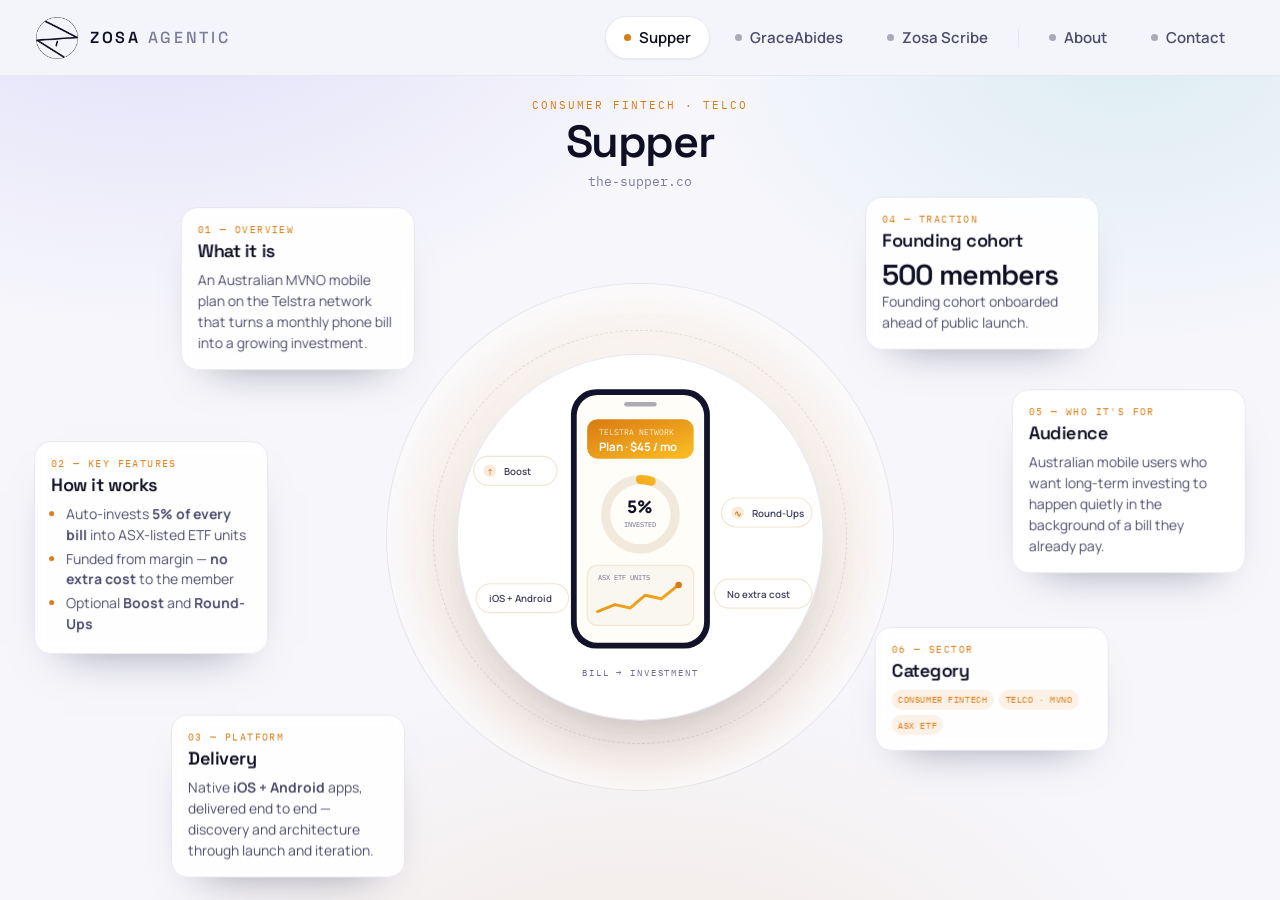
==== commit 40532448: "SEO groundwork and GA4 wiring robots.txt and sitemap.xml, plus JSON-LD structured data: an Organizat" ====
--- a/index.html
+++ b/index.html
@@ -3,7 +3,125 @@
 <head>
 <meta charset="utf-8" />
 <meta name="viewport" content="width=device-width, initial-scale=1" />
-<title>Zosa Agentic · Products</title>
+<title>Zosa Agentic — AI engineering built for healthcare</title>
+<meta name="description" content="Zosa Agentic is a team of high-caliber software engineers pairing production-grade AI/ML with deep healthcare and life-sciences domain expertise — shipping real products, end to end." />
+<link rel="canonical" href="https://zosa-agentic.ai/" />
+<meta name="theme-color" content="#f6f6fb" />
+
+<!-- icons: relative paths, so they resolve both on the domain and from a local file -->
+<link rel="icon" href="favicon.ico" sizes="any" />
+<link rel="icon" type="image/png" sizes="32x32" href="favicon-32.png" />
+<link rel="icon" type="image/png" sizes="16x16" href="favicon-16.png" />
+<link rel="apple-touch-icon" sizes="180x180" href="apple-touch-icon.png" />
+<link rel="manifest" href="site.webmanifest" />
+
+<!-- link previews: absolute URLs, which crawlers require -->
+<meta property="og:type" content="website" />
+<meta property="og:site_name" content="Zosa Agentic" />
+<meta property="og:url" content="https://zosa-agentic.ai/" />
+<meta property="og:title" content="Zosa Agentic — AI engineering built for healthcare" />
+<meta property="og:description" content="Production-grade AI/ML, shipped as real products. Three products in five months, across consumer fintech, faith communities and clinical AI." />
+<meta property="og:image" content="https://zosa-agentic.ai/og-image.png" />
+<meta property="og:image:width" content="1200" />
+<meta property="og:image:height" content="630" />
+<meta property="og:image:alt" content="Zosa Agentic — AI engineering built for healthcare" />
+<meta name="twitter:card" content="summary_large_image" />
+<meta name="twitter:title" content="Zosa Agentic — AI engineering built for healthcare" />
+<meta name="twitter:description" content="Production-grade AI/ML, shipped as real products. Three products in five months, across consumer fintech, faith communities and clinical AI." />
+<meta name="twitter:image" content="https://zosa-agentic.ai/og-image.png" />
+<meta property="og:locale" content="en_US" />
+
+<!-- structured data: who we are and what we ship, for search results -->
+<script type="application/ld+json">
+{
+  "@context": "https://schema.org",
+  "@graph": [
+    {
+      "@type": "Organization",
+      "@id": "https://zosa-agentic.ai/#organization",
+      "name": "Zosa Agentic",
+      "url": "https://zosa-agentic.ai/",
+      "logo": {
+        "@type": "ImageObject",
+        "url": "https://zosa-agentic.ai/favicon-512.png",
+        "width": 512,
+        "height": 512
+      },
+      "image": "https://zosa-agentic.ai/og-image.png",
+      "email": "info@zosa-agentic.ai",
+      "description": "A team of high-caliber software engineers pairing production-grade AI/ML with deep healthcare and life-sciences domain expertise — shipping real products, end to end.",
+      "knowsAbout": [
+        "AI/ML engineering",
+        "LLM orchestration",
+        "Retrieval-augmented generation",
+        "Agentic systems",
+        "Cloud and LLMOps",
+        "HIPAA and FHIR compliance",
+        "DPDP Act compliance",
+        "Responsible AI"
+      ],
+      "contactPoint": {
+        "@type": "ContactPoint",
+        "contactType": "sales",
+        "email": "info@zosa-agentic.ai",
+        "availableLanguage": ["English"]
+      }
+    },
+    {
+      "@type": "WebSite",
+      "@id": "https://zosa-agentic.ai/#website",
+      "url": "https://zosa-agentic.ai/",
+      "name": "Zosa Agentic",
+      "inLanguage": "en",
+      "publisher": { "@id": "https://zosa-agentic.ai/#organization" }
+    },
+    {
+      "@type": "ItemList",
+      "name": "Products shipped in the last 5 months",
+      "itemListElement": [
+        {
+          "@type": "ListItem",
+          "position": 1,
+          "item": {
+            "@type": "SoftwareApplication",
+            "name": "Supper",
+            "url": "https://the-supper.co",
+            "applicationCategory": "FinanceApplication",
+            "operatingSystem": "iOS, Android",
+            "description": "An Australian MVNO mobile plan on the Telstra network that automatically invests 5% of every bill into ASX-listed ETF units, funded from margin at no extra cost.",
+            "publisher": { "@id": "https://zosa-agentic.ai/#organization" }
+          }
+        },
+        {
+          "@type": "ListItem",
+          "position": 2,
+          "item": {
+            "@type": "SoftwareApplication",
+            "name": "GraceAbides",
+            "url": "https://zosa-agentic.ai/#graceabides",
+            "applicationCategory": "SocialNetworkingApplication",
+            "description": "A pastor-centred matrimony platform for the Christian community. Pastors authorize introductions between identity-verified, consenting adult members of their congregations.",
+            "publisher": { "@id": "https://zosa-agentic.ai/#organization" }
+          }
+        },
+        {
+          "@type": "ListItem",
+          "position": 3,
+          "item": {
+            "@type": "SoftwareApplication",
+            "name": "Zosa Scribe",
+            "url": "https://zosa-agentic.ai/#scribe",
+            "applicationCategory": "HealthApplication",
+            "description": "An AI medical scribe that listens to the doctor–patient conversation and returns a structured SOAP note in about five seconds, across 11 languages. CERT-In audit cleared, DPDP aligned, HIPAA and FHIR ready.",
+            "publisher": { "@id": "https://zosa-agentic.ai/#organization" }
+          }
+        }
+      ]
+    }
+  ]
+}
+</script>
+
 <link rel="preconnect" href="https://fonts.googleapis.com">
 <link rel="preconnect" href="https://fonts.gstatic.com" crossorigin>
 <link href="https://fonts.googleapis.com/css2?family=Space+Grotesk:wght@400;500;600;700&family=Manrope:wght@400;500;600;700;800&family=IBM+Plex+Mono:wght@400;500&display=swap" rel="stylesheet">
@@ -115,12 +233,18 @@
 .page.is-active{display:flex; flex-direction:column; animation:fade .45s ease both}
 @keyframes fade{from{opacity:0;transform:translateY(10px)}to{opacity:1;transform:none}}
 
+/* the page's single H1 — carried for search engines and screen readers.
+   Every visible section title below it is an H2, so the hierarchy is honest. */
+.sr-only{
+  position:absolute; width:1px; height:1px; padding:0; margin:-1px;
+  overflow:hidden; clip:rect(0 0 0 0); white-space:nowrap; border:0;
+}
 .pagehead{flex:0 0 auto; max-width:1180px; margin:0 auto; text-align:center; position:relative; z-index:6}
 .eyebrow{
   font-family:var(--mono); font-size:11px; letter-spacing:.18em;
   text-transform:uppercase; color:var(--accent); margin:0 0 clamp(4px,.8vh,8px);
 }
-.pagehead h1{margin:0; font-family:var(--display); font-weight:600; font-size:clamp(28px,5vh,54px); letter-spacing:-.032em; line-height:1.04}
+.pagehead h2{margin:0; font-family:var(--display); font-weight:600; font-size:clamp(28px,5vh,54px); letter-spacing:-.032em; line-height:1.04}
 .pagehead .domain{font-family:var(--mono);font-size:12.5px;color:var(--muted);margin-top:clamp(4px,.8vh,8px)}
 
 /* ---------- circular stage ---------- */
@@ -305,7 +429,7 @@
 
 /* ---------- section heads ---------- */
 .d-sec{display:flex; align-items:baseline; gap:16px; margin:clamp(46px,8vh,92px) 0 clamp(20px,3vh,32px)}
-.d-sec h2{font-family:var(--dsp); font-weight:600; margin:0; font-size:clamp(25px,3.3vw,42px); letter-spacing:-.032em}
+.d-sec h3{font-family:var(--dsp); font-weight:600; margin:0; font-size:clamp(25px,3.3vw,42px); letter-spacing:-.032em}
 
 /* ---------- capability cards ---------- */
 .d-grid{display:grid; gap:16px; grid-template-columns:repeat(auto-fit,minmax(330px,1fr))}
@@ -329,7 +453,7 @@
 }
 .d-card:hover::before{opacity:.3}
 .d-card .n{font-family:var(--dmono); font-size:10.5px; letter-spacing:.18em; color:var(--d-ink-3)}
-.d-card h3{font-family:var(--dsp); font-weight:600; margin:13px 0 11px; font-size:clamp(18px,1.7vw,22px); letter-spacing:-.022em; color:var(--c,var(--d-ink))}
+.d-card h4{font-family:var(--dsp); font-weight:600; margin:13px 0 11px; font-size:clamp(18px,1.7vw,22px); letter-spacing:-.022em; color:var(--c,var(--d-ink))}
 .d-card p{margin:0; font-size:15px; line-height:1.63; color:var(--d-ink-2)}
 .d-card p strong{color:var(--d-ink); font-weight:700}
 
@@ -348,7 +472,7 @@
   padding:clamp(26px,4vw,46px);
   background:linear-gradient(118deg, rgba(109,94,240,.14), rgba(14,165,183,.08) 68%, #fff);
 }
-.d-cta h2{font-family:var(--dsp); font-weight:600; margin:0; font-size:clamp(22px,2.9vw,36px); letter-spacing:-.032em}
+.d-cta h3{font-family:var(--dsp); font-weight:600; margin:0; font-size:clamp(22px,2.9vw,36px); letter-spacing:-.032em}
 .d-cta p{margin:11px 0 0; font-size:15px; color:var(--d-ink-2)}
 .d-btn{
   display:inline-flex; align-items:center; gap:10px; cursor:pointer;
@@ -391,6 +515,13 @@
 .d-check input{width:17px; height:17px; margin-top:2px; accent-color:var(--d-violet)}
 .d-form .d-btn{width:100%; justify-content:center; margin-top:18px}
 .d-note{margin:13px 0 0; font-size:12.5px; line-height:1.55; color:var(--d-ink-3)}
+.d-status{
+  margin:14px 0 0; padding:12px 14px; border-radius:12px;
+  font-size:14px; line-height:1.5; border:1px solid transparent;
+}
+.d-status.ok{background:rgba(13,148,136,.09); border-color:rgba(13,148,136,.3); color:#0b6f66}
+.d-status.bad{background:rgba(224,92,92,.09); border-color:rgba(224,92,92,.32); color:#a5342f}
+.d-btn[disabled]{opacity:.6; cursor:progress; transform:none !important; box-shadow:none !important}
 
 .d-side{display:grid; gap:16px}
 .d-panel{
@@ -432,13 +563,13 @@
   .reveal.in{opacity:1; transform:none; filter:none}
 }
 /* the accent rule under a section title draws itself in */
-.d-sec h2{position:relative; padding-bottom:14px}
-.d-sec h2::after{
+.d-sec h3{position:relative; padding-bottom:14px}
+.d-sec h3::after{
   content:""; position:absolute; left:0; bottom:0; height:3px; width:0; border-radius:2px;
   background:linear-gradient(90deg,var(--d-violet),var(--d-cyan));
   transition:width 1s cubic-bezier(.2,.7,.2,1) .18s;
 }
-.d-sec.in h2::after{width:78px}
+.d-sec.in h3::after{width:78px}
 
 /* scroll progress — only while a doc page is open */
 .scroll-progress{
@@ -517,7 +648,7 @@
 /* short windows (laptops): shrink the chrome so the circle gets the height */
 @media (max-height:820px) and (min-width:561px){
   .topbar{padding:11px 34px}
-  .pagehead h1{font-size:clamp(22px,3.8vh,34px)}
+  .pagehead h2{font-size:clamp(22px,3.8vh,34px)}
   .pagehead .domain{display:none}
 }
 
@@ -661,6 +792,8 @@
 
 <div class="scroll-progress" aria-hidden="true"></div>
 
+<h1 class="sr-only">Zosa Agentic — AI engineering built for healthcare and life sciences</h1>
+
 <!-- =================== TOP BAR / PRODUCT MENU =================== -->
 <header class="topbar">
   <a class="brand" href="#supper">
@@ -690,7 +823,7 @@
 
   <div class="pagehead">
     <p class="eyebrow">Consumer Fintech · Telco</p>
-    <h1>Supper</h1>
+    <h2>Supper</h2>
     <div class="domain">the-supper.co</div>
   </div>
 
@@ -829,7 +962,7 @@
 
   <div class="pagehead">
     <p class="eyebrow">Faith Community · Matrimony</p>
-    <h1>GraceAbides</h1>
+    <h2>GraceAbides</h2>
     <div class="domain">matrimony platform</div>
   </div>
 
@@ -959,7 +1092,7 @@
 
   <div class="pagehead">
     <p class="eyebrow">Clinical AI</p>
-    <h1>Zosa Scribe</h1>
+    <h2>Zosa Scribe</h2>
     <div class="domain">zosa-agentic.ai</div>
   </div>
 
@@ -1101,9 +1234,9 @@
   <div class="doc-inner">
     <div class="d-hero">
       <p class="d-eyebrow reveal">About</p>
-      <h1 class="d-h1 reveal rv-blur" style="--rd:60ms">
+      <h2 class="d-h1 reveal rv-blur" style="--rd:60ms">
         AI engineering<br><span class="grad">built for healthcare</span>
-      </h1>
+      </h2>
       <p class="d-sub reveal" style="--rd:120ms">Production-grade AI/ML, shipped as real products.</p>
       <p class="d-lead reveal" style="--rd:180ms">
         <strong>Zosa Agentic</strong> is a team of high-caliber software engineers pairing
@@ -1121,13 +1254,13 @@
     </div>
 
     <div class="d-sec reveal">
-      <h2>Engineering capabilities</h2>
+      <h3>Engineering capabilities</h3>
     </div>
 
     <div class="d-grid">
       <article class="d-card reveal rv-scale" style="--c:#6d5ef0">
         <span class="n">AI / ML</span>
-        <h3>AI / ML Engineering</h3>
+        <h4>AI / ML Engineering</h4>
         <p>LLM orchestration across providers, <strong>RAG</strong> (embeddings, chunking,
         vector search), <strong>agentic systems</strong> (tool use, multi-step planning;
         LangGraph, Temporal), and evaluation.</p>
@@ -1135,7 +1268,7 @@
 
       <article class="d-card reveal rv-scale" style="--c:#8b5cf6; --rd:70ms">
         <span class="n">PLATFORM</span>
-        <h3>Software Engineering</h3>
+        <h4>Software Engineering</h4>
         <p>AI ships inside real apps: backends &amp; APIs (<strong>NestJS, FastAPI</strong>),
         frontends (<strong>React/Next.js</strong>, Redux), gateways (Kong/Apigee),
         Firebase &amp; SMART-on-FHIR auth.</p>
@@ -1143,7 +1276,7 @@
 
       <article class="d-card reveal rv-scale" style="--c:#0ea5b7; --rd:140ms">
         <span class="n">INFRASTRUCTURE</span>
-        <h3>Cloud &amp; LLMOps</h3>
+        <h4>Cloud &amp; LLMOps</h4>
         <p>Multi-cloud (<strong>GCP, AWS</strong>), containers &amp; orchestration, CI/CD,
         DevSecOps (SAST, SCA); model and prompt versioning, deployment, monitoring,
         latency &amp; <strong>cost control</strong>.</p>
@@ -1151,7 +1284,7 @@
 
       <article class="d-card reveal rv-scale" style="--c:#e05c5c; --rd:210ms">
         <span class="n">TRUST</span>
-        <h3>Security &amp; Compliance</h3>
+        <h4>Security &amp; Compliance</h4>
         <p>Decisive in healthcare: <strong>HIPAA/FHIR, SOC 2, GDPR, DPDP, ABDM</strong>;
         plus AI threats &mdash; prompt injection, data exfiltration, PII leakage,
         hallucination risk.</p>
@@ -1159,21 +1292,21 @@
 
       <article class="d-card reveal rv-scale" style="--c:#d97a12; --rd:280ms">
         <span class="n">PRODUCT</span>
-        <h3>AI-aware Product &amp; UX</h3>
+        <h4>AI-aware Product &amp; UX</h4>
         <p>Designing for probabilistic systems: <strong>human-in-the-loop</strong> workflows,
         graceful failure handling, transparency &amp; explainability, calibrated user trust.</p>
       </article>
 
       <article class="d-card reveal rv-scale" style="--c:#0d9488; --rd:350ms">
         <span class="n">GOVERNANCE</span>
-        <h3>Responsible AI</h3>
+        <h4>Responsible AI</h4>
         <p>Guardrails, content moderation, <strong>bias &amp; fairness</strong> evaluation,
         and clear accountability for model behaviour &mdash; governance built in.</p>
       </article>
     </div>
 
     <div class="d-sec reveal">
-      <h2>What we bring</h2>
+      <h3>What we bring</h3>
     </div>
 
     <div class="d-row">
@@ -1202,7 +1335,7 @@
 
     <div class="d-cta reveal rv-scale">
       <div>
-        <h2>Let&rsquo;s build together</h2>
+        <h3>Let&rsquo;s build together</h3>
         <p>Tell us what you are building and where it is stuck.</p>
       </div>
       <div style="display:flex; gap:12px; flex-wrap:wrap">
@@ -1258,9 +1391,9 @@
   <div class="doc-inner">
     <div class="d-hero">
       <p class="d-eyebrow reveal">Contact</p>
-      <h1 class="d-h1 reveal rv-blur" style="--rd:60ms">
+      <h2 class="d-h1 reveal rv-blur" style="--rd:60ms">
         Let&rsquo;s build<br><span class="grad">something real</span>
-      </h1>
+      </h2>
       <p class="d-lead reveal" style="--rd:140ms">
         Have a product in mind, or an AI system that has to hold up in a regulated
         environment? Whether you are going from zero to one or scaling something that
@@ -1270,7 +1403,16 @@
     </div>
 
     <div class="d-two">
+      <!-- ==========================================================
+           Submits through FormSubmit.co, the same relay the Amplera site
+           uses: no account, no API key — the destination is just the address
+           in CONTACT_EMAIL at the top of the script block below.
+           ========================================================== -->
       <form class="d-form reveal rv-left" id="contactForm">
+        <!-- honeypot: bots fill it, people never see it -->
+        <input type="text" name="_honey" tabindex="-1" autocomplete="off"
+               style="display:none" aria-hidden="true">
+
         <div class="pair">
           <label class="d-field"><span>First name</span>
             <input type="text" name="first" autocomplete="given-name" required>
@@ -1304,10 +1446,10 @@
           <span>I agree that Zosa Agentic may contact me about this enquiry.</span>
         </label>
 
-        <button class="d-btn" type="submit">Send message</button>
-        <p class="d-note">
-          Opens your mail client with everything pre-filled and addressed to
-          info@zosa-agentic.ai &mdash; nothing is sent or stored by this page.
+        <button class="d-btn" type="submit" id="formSend">Send message</button>
+        <p class="d-status" id="formStatus" role="status" aria-live="polite" hidden></p>
+        <p class="d-note" id="formNote">
+          Goes straight to info@zosa-agentic.ai. We reply to every message.
         </p>
       </form>
 
@@ -1628,6 +1770,66 @@
   });
 })();
 
+/* ---------- analytics (GA4) ----------
+   Paste your Measurement ID into GA_ID below (Google Analytics → Admin →
+   Data streams → your web stream → "G-XXXXXXXXXX"). Until then this block
+   loads nothing at all: no script, no cookies, no requests.
+
+   The site is one page with hash routing, so GA would otherwise record a
+   single visit however much of it someone reads. Instead automatic page
+   views are switched off and one is sent per tab, which makes "which product
+   did they look at" a real report.  */
+(function(){
+  var GA_ID = 'G-XXXXXXXXXX';
+
+  /* not configured yet — do nothing */
+  if (!GA_ID || GA_ID.indexOf('X') > -1) return;
+
+  window.dataLayer = window.dataLayer || [];
+  window.gtag = function(){ window.dataLayer.push(arguments); };
+  gtag('js', new Date());
+  /* send_page_view off: we send them per tab, below */
+  gtag('config', GA_ID, {send_page_view: false});
+
+  var tag = document.createElement('script');
+  tag.async = true;
+  tag.src = 'https://www.googletagmanager.com/gtag/js?id=' + encodeURIComponent(GA_ID);
+  document.head.appendChild(tag);
+
+  /* one page view per tab — apply() already announces every change */
+  function sendView(page){
+    if (!page) return;
+    var id = page.id.replace(/^page-/, '');
+    /* the visible section title is an h2 — the document's only h1 is the
+       hidden site-wide one, so don't pick that up here */
+    var title = (page.querySelector('h2') || {}).textContent || document.title;
+    gtag('event', 'page_view', {
+      page_title:    title.trim() + ' | Zosa Agentic',
+      page_path:     '/' + id,
+      page_location: location.origin + location.pathname + '#' + id
+    });
+  }
+  window.addEventListener('zosa:page', function(ev){ sendView(ev.detail); });
+  sendView(document.querySelector('.page.is-active'));
+
+  /* a completed enquiry is the one conversion this site has */
+  window.addEventListener('zosa:lead', function(ev){
+    gtag('event', 'generate_lead', {
+      method:  'contact_form',
+      enquiry: (ev.detail && ev.detail.enquiry) || ''
+    });
+  });
+
+  /* and someone mailing us directly counts too */
+  document.addEventListener('click', function(e){
+    var a = e.target.closest && e.target.closest('a[href^="mailto:"]');
+    if (!a) return;
+    gtag('event', 'contact_email_click', {
+      link_url: a.getAttribute('href').replace('mailto:', '')
+    });
+  }, true);
+})();
+
 /* ---------- logo: hand the mark over to hover once the load spin ends ---------- */
 (function(){
   var mark = document.querySelector('.brand .mark img');
@@ -1655,23 +1857,79 @@
   paint();
 })();
 
-/* ---------- contact form → pre-filled email ----------
-   Static page, no backend: compose a mailto: so the enquiry lands in
-   the visitor's own mail client, already addressed and formatted. */
+/* ---------- contact form ----------
+   Submits through FormSubmit.co — the same relay the Amplera site uses. There
+   is no account and no API key: the destination is simply CONTACT_EMAIL, and
+   the enquiry is POSTed as JSON so the visitor never leaves the page.
+
+   ONE-TIME STEP: the first submission after this goes live triggers an
+   "Activate Form" confirmation email from FormSubmit to CONTACT_EMAIL.
+   Someone has to click that link once; every submission after it lands
+   straight in the inbox.
+
+   Opened from a file:// path or localhost it does not attempt the request —
+   it confirms the form is valid and says it will send once deployed. */
 (function(){
+  var CONTACT_EMAIL = 'info@zosa-agentic.ai';
+
   var form = document.getElementById('contactForm');
   if (!form) return;
+  var btn    = document.getElementById('formSend');
+  var status = document.getElementById('formStatus');
+  var note   = document.getElementById('formNote');
+
+  function fail(t){ if (status){ status.className = 'd-status bad'; status.textContent = t; status.hidden = false; } }
+  function ok(t){   if (status){ status.className = 'd-status ok';  status.textContent = t; status.hidden = false; } }
+
   form.addEventListener('submit', function(e){
     e.preventDefault();
     var d = new FormData(form);
     var name = ((d.get('first') || '') + ' ' + (d.get('last') || '')).trim();
-    var body = 'Name: ' + name +
-               '\nEmail: ' + (d.get('email') || '') +
-               '\nSubject: ' + (d.get('subject') || '') +
-               '\n\n' + (d.get('message') || '');
-    window.location.href = 'mailto:info@zosa-agentic.ai'
-      + '?subject=' + encodeURIComponent('Zosa Agentic enquiry — ' + (d.get('subject') || ''))
-      + '&body='    + encodeURIComponent(body);
+    var email = (d.get('email') || '').trim();
+
+    if (!name){ return fail('Please add your name.'); }
+    if (!/^[^\s@]+@[^\s@]+\.[^\s@]+$/.test(email)){ return fail('Please enter a valid email address.'); }
+    if (!(d.get('message') || '').trim()){ return fail('Please add a line or two about what you need.'); }
+    if (!d.get('terms')){ return fail('Please give consent so we can reply.'); }
+
+    /* nothing to send from a local file — confirm and stop */
+    var local = ['localhost', '127.0.0.1', ''].indexOf(location.hostname) > -1 ||
+                location.protocol === 'file:';
+    if (local){
+      return ok('Looks good — this will send for real once the site is deployed ' +
+                'and the inbox is connected.');
+    }
+
+    if (btn){ btn.disabled = true; }
+    ok('Sending…');
+
+    fetch('https://formsubmit.co/ajax/' + CONTACT_EMAIL, {
+      method: 'POST',
+      headers: {'Content-Type': 'application/json', 'Accept': 'application/json'},
+      body: JSON.stringify({
+        _subject:  'Zosa Agentic enquiry — ' + (d.get('subject') || ''),
+        _template: 'table',
+        _captcha:  'false',
+        _replyto:  email,
+        Name:      name,
+        Email:     email,
+        Enquiry:   d.get('subject') || '',
+        Message:   d.get('message') || '',
+        Consent:   'yes'
+      })
+    })
+    .then(function(r){
+      if (!r.ok) throw new Error('HTTP ' + r.status);
+      form.reset();
+      if (note) note.hidden = true;
+      ok('Thank you — your message is on its way. We reply to every one.');
+      window.dispatchEvent(new CustomEvent('zosa:lead',
+        {detail: {enquiry: d.get('subject') || ''}}));
+    })
+    .catch(function(){
+      fail('Something went wrong. Please email ' + CONTACT_EMAIL + ' instead.');
+    })
+    .finally(function(){ if (btn) btn.disabled = false; });
   });
 })();
 </script>
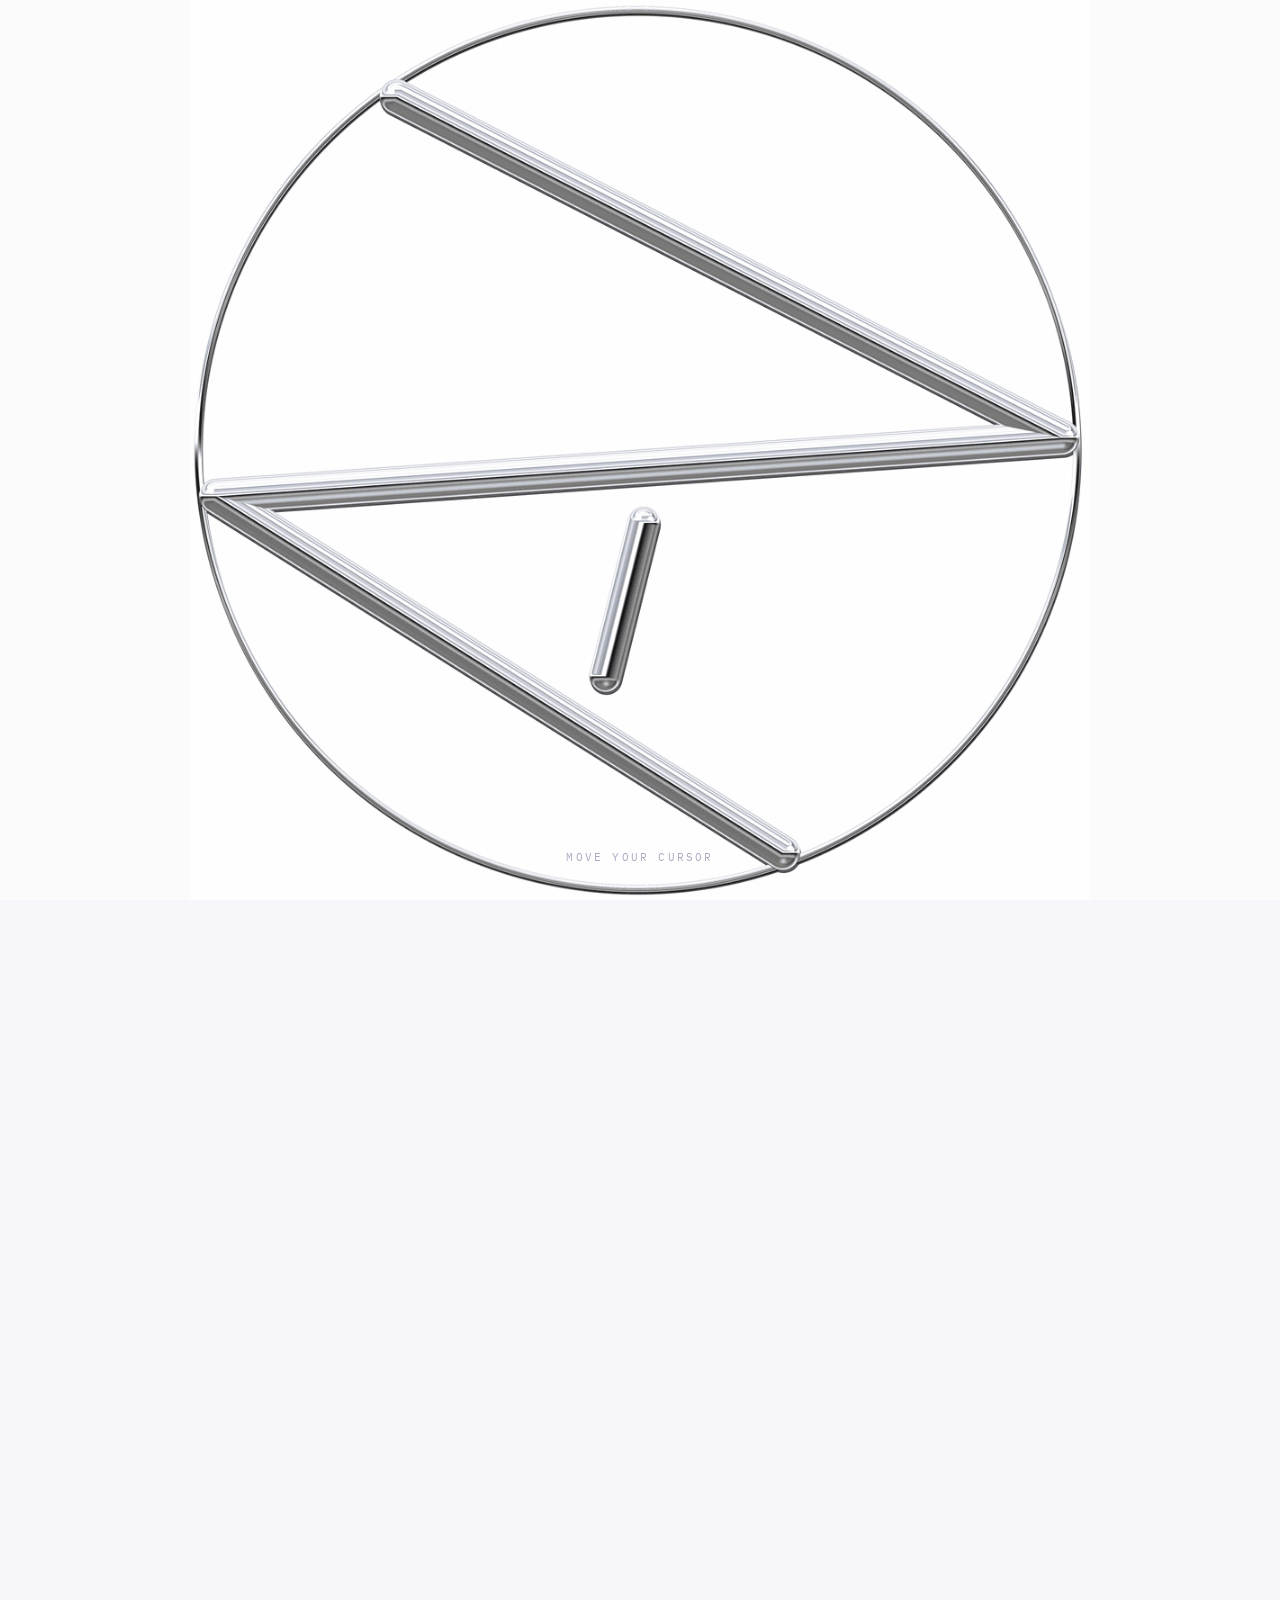
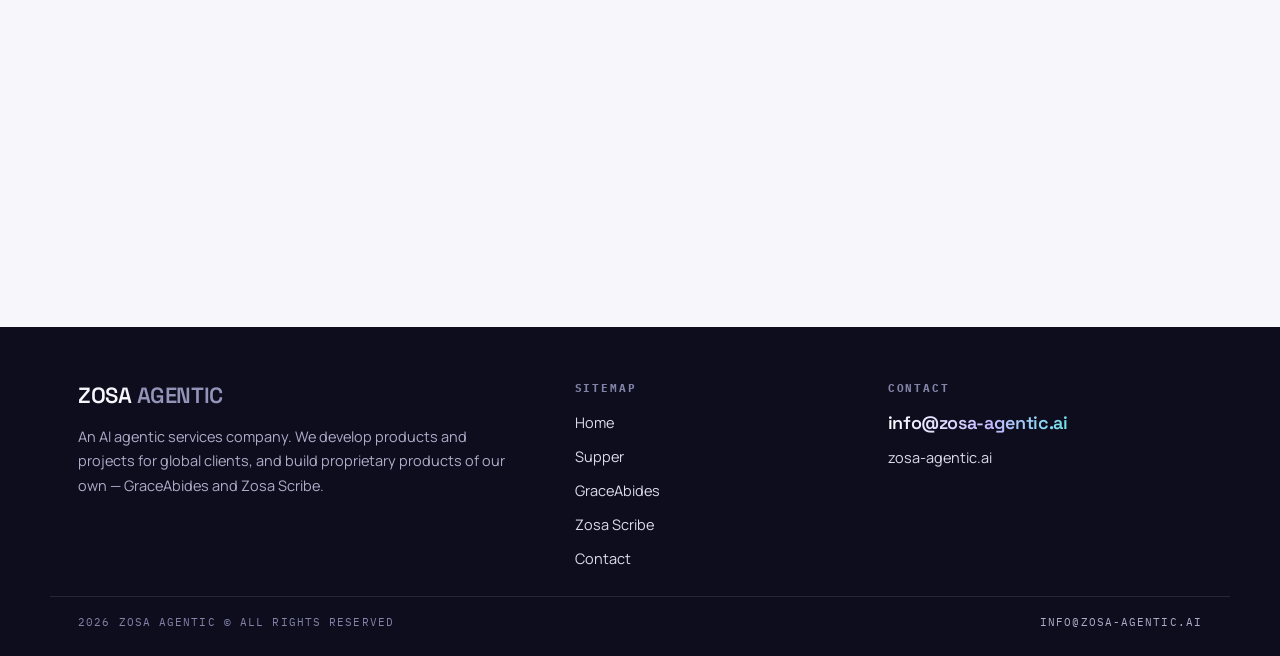
==== commit c3ecfb23: "Restructure to real URLs, add the intro curtain, reposition the copy Split the single-page site into" ====
--- a/index.html
+++ b/index.html
@@ -3,35 +3,32 @@
 <head>
 <meta charset="utf-8" />
 <meta name="viewport" content="width=device-width, initial-scale=1" />
-<title>Zosa Agentic — AI engineering built for healthcare</title>
-<meta name="description" content="Zosa Agentic is a team of high-caliber software engineers pairing production-grade AI/ML with deep healthcare and life-sciences domain expertise — shipping real products, end to end." />
+<title>Zosa Agentic — AI agentic services for global clients</title>
+<meta name="description" content="Zosa Agentic is an AI agentic services company, developing products and projects for global clients. GraceAbides and Zosa Scribe are its own proprietary products." />
 <link rel="canonical" href="https://zosa-agentic.ai/" />
 <meta name="theme-color" content="#f6f6fb" />
 
-<!-- icons: relative paths, so they resolve both on the domain and from a local file -->
 <link rel="icon" href="favicon.ico" sizes="any" />
 <link rel="icon" type="image/png" sizes="32x32" href="favicon-32.png" />
 <link rel="icon" type="image/png" sizes="16x16" href="favicon-16.png" />
 <link rel="apple-touch-icon" sizes="180x180" href="apple-touch-icon.png" />
 <link rel="manifest" href="site.webmanifest" />
 
-<!-- link previews: absolute URLs, which crawlers require -->
 <meta property="og:type" content="website" />
 <meta property="og:site_name" content="Zosa Agentic" />
 <meta property="og:url" content="https://zosa-agentic.ai/" />
-<meta property="og:title" content="Zosa Agentic — AI engineering built for healthcare" />
-<meta property="og:description" content="Production-grade AI/ML, shipped as real products. Three products in five months, across consumer fintech, faith communities and clinical AI." />
+<meta property="og:title" content="Zosa Agentic — AI agentic services for global clients" />
+<meta property="og:description" content="Zosa Agentic is an AI agentic services company, developing products and projects for global clients. GraceAbides and Zosa Scribe are its own proprietary products." />
 <meta property="og:image" content="https://zosa-agentic.ai/og-image.png" />
 <meta property="og:image:width" content="1200" />
 <meta property="og:image:height" content="630" />
-<meta property="og:image:alt" content="Zosa Agentic — AI engineering built for healthcare" />
+<meta property="og:image:alt" content="Zosa Agentic — AI agentic services for global clients" />
+<meta property="og:locale" content="en_US" />
 <meta name="twitter:card" content="summary_large_image" />
-<meta name="twitter:title" content="Zosa Agentic — AI engineering built for healthcare" />
-<meta name="twitter:description" content="Production-grade AI/ML, shipped as real products. Three products in five months, across consumer fintech, faith communities and clinical AI." />
+<meta name="twitter:title" content="Zosa Agentic — AI agentic services for global clients" />
+<meta name="twitter:description" content="Zosa Agentic is an AI agentic services company, developing products and projects for global clients. GraceAbides and Zosa Scribe are its own proprietary products." />
 <meta name="twitter:image" content="https://zosa-agentic.ai/og-image.png" />
-<meta property="og:locale" content="en_US" />
-
-<!-- structured data: who we are and what we ship, for search results -->
+
 <script type="application/ld+json">
 {
   "@context": "https://schema.org",
@@ -41,31 +38,11 @@
       "@id": "https://zosa-agentic.ai/#organization",
       "name": "Zosa Agentic",
       "url": "https://zosa-agentic.ai/",
-      "logo": {
-        "@type": "ImageObject",
-        "url": "https://zosa-agentic.ai/favicon-512.png",
-        "width": 512,
-        "height": 512
-      },
+      "logo": {"@type": "ImageObject", "url": "https://zosa-agentic.ai/favicon-512.png", "width": 512, "height": 512},
       "image": "https://zosa-agentic.ai/og-image.png",
       "email": "info@zosa-agentic.ai",
-      "description": "A team of high-caliber software engineers pairing production-grade AI/ML with deep healthcare and life-sciences domain expertise — shipping real products, end to end.",
-      "knowsAbout": [
-        "AI/ML engineering",
-        "LLM orchestration",
-        "Retrieval-augmented generation",
-        "Agentic systems",
-        "Cloud and LLMOps",
-        "HIPAA and FHIR compliance",
-        "DPDP Act compliance",
-        "Responsible AI"
-      ],
-      "contactPoint": {
-        "@type": "ContactPoint",
-        "contactType": "sales",
-        "email": "info@zosa-agentic.ai",
-        "availableLanguage": ["English"]
-      }
+      "description": "An AI agentic services company. We develop products and projects for global clients, and build proprietary products of our own.",
+      "contactPoint": {"@type": "ContactPoint", "contactType": "sales", "email": "info@zosa-agentic.ai", "availableLanguage": ["English"]}
     },
     {
       "@type": "WebSite",
@@ -73,49 +50,15 @@
       "url": "https://zosa-agentic.ai/",
       "name": "Zosa Agentic",
       "inLanguage": "en",
-      "publisher": { "@id": "https://zosa-agentic.ai/#organization" }
+      "publisher": {"@id": "https://zosa-agentic.ai/#organization"}
     },
     {
       "@type": "ItemList",
       "name": "Products shipped in the last 5 months",
       "itemListElement": [
-        {
-          "@type": "ListItem",
-          "position": 1,
-          "item": {
-            "@type": "SoftwareApplication",
-            "name": "Supper",
-            "url": "https://the-supper.co",
-            "applicationCategory": "FinanceApplication",
-            "operatingSystem": "iOS, Android",
-            "description": "An Australian MVNO mobile plan on the Telstra network that automatically invests 5% of every bill into ASX-listed ETF units, funded from margin at no extra cost.",
-            "publisher": { "@id": "https://zosa-agentic.ai/#organization" }
-          }
-        },
-        {
-          "@type": "ListItem",
-          "position": 2,
-          "item": {
-            "@type": "SoftwareApplication",
-            "name": "GraceAbides",
-            "url": "https://zosa-agentic.ai/#graceabides",
-            "applicationCategory": "SocialNetworkingApplication",
-            "description": "A pastor-centred matrimony platform for the Christian community. Pastors authorize introductions between identity-verified, consenting adult members of their congregations.",
-            "publisher": { "@id": "https://zosa-agentic.ai/#organization" }
-          }
-        },
-        {
-          "@type": "ListItem",
-          "position": 3,
-          "item": {
-            "@type": "SoftwareApplication",
-            "name": "Zosa Scribe",
-            "url": "https://zosa-agentic.ai/#scribe",
-            "applicationCategory": "HealthApplication",
-            "description": "An AI medical scribe that listens to the doctor–patient conversation and returns a structured SOAP note in about five seconds, across 11 languages. CERT-In audit cleared, DPDP aligned, HIPAA and FHIR ready.",
-            "publisher": { "@id": "https://zosa-agentic.ai/#organization" }
-          }
-        }
+        {"@type": "ListItem", "position": 1, "name": "Supper", "url": "https://zosa-agentic.ai/supper/"},
+        {"@type": "ListItem", "position": 2, "name": "GraceAbides", "url": "https://zosa-agentic.ai/graceabides/"},
+        {"@type": "ListItem", "position": 3, "name": "Zosa Scribe", "url": "https://zosa-agentic.ai/scribe/"}
       ]
     }
   ]
@@ -125,1124 +68,84 @@
 <link rel="preconnect" href="https://fonts.googleapis.com">
 <link rel="preconnect" href="https://fonts.gstatic.com" crossorigin>
 <link href="https://fonts.googleapis.com/css2?family=Space+Grotesk:wght@400;500;600;700&family=Manrope:wght@400;500;600;700;800&family=IBM+Plex+Mono:wght@400;500&display=swap" rel="stylesheet">
-<style>
-/* ============================================================
-   ZOSA AGENTIC — CIRCULAR PRODUCT TEMPLATE
-   One file. No dependencies.
-   To add a product: copy a <section class="page"> block,
-   give it a new id, set --accent, and edit the 6 .node cards.
-   ============================================================ */
-
-:root{
-  --ink:#0f0f24;
-  --ink-2:#4c4c6b;
-  --muted:#7b7b9c;
-  --line:#e7e7f1;
-  --bg:#f6f6fb;
-  --card:#ffffff;
-  --brand:#6d5ef0;
-  --accent:#6d5ef0;              /* overridden per product */
-  --accent-soft:rgba(109,94,240,.10);
-  /* one type system across the whole site */
-  --display:"Space Grotesk","Segoe UI",system-ui,sans-serif;
-  --sans:"Manrope","Segoe UI",system-ui,-apple-system,"Helvetica Neue",Arial,sans-serif;
-  --mono:"IBM Plex Mono",ui-monospace,SFMono-Regular,Menlo,Consolas,monospace;
-  --radius:14px;
-}
-
-*{box-sizing:border-box}
-html,body{margin:0;padding:0}
-body{
-  /* fit-to-screen: one viewport tall, no page scroll */
-  height:100svh; overflow:hidden;
-  display:flex; flex-direction:column;
-  font-family:var(--sans);
-  color:var(--ink);
-  background:var(--bg);
-  -webkit-font-smoothing:antialiased;
-}
-/* fallback layout: narrow or very short windows unroll and scroll */
-body.flow{height:auto; min-height:100svh; overflow:auto; display:block}
-
-/* ---------- top bar / product menu ---------- */
-.topbar{
-  position:sticky; top:0; z-index:50;
-  flex:0 0 auto;
-  display:flex; align-items:center; justify-content:space-between;
-  gap:24px; padding:16px 36px;
-  background:rgba(244,245,250,.86);
-  backdrop-filter:blur(12px);
-  border-bottom:1px solid var(--line);
-}
-.brand{display:flex; align-items:center; gap:12px; text-decoration:none; color:inherit}
-.brand .mark{
-  width:42px;height:42px;
-  display:grid;place-items:center;color:var(--ink);
-}
-.brand .mark img{width:100%;height:100%;display:block;object-fit:contain}
-/* the mark spins into place on load, then a hover spins it again */
-@keyframes markSpinIn{
-  0%  {transform:rotate(-330deg) scale(.3);  opacity:0}
-  55% {opacity:1}
-  100%{transform:rotate(0deg)    scale(1);   opacity:1}
-}
-@keyframes wordmarkIn{
-  from{opacity:0; transform:translateX(-12px)}
-  to  {opacity:1; transform:none}
-}
-.brand .mark img{animation:markSpinIn 1.25s cubic-bezier(.18,.78,.2,1) both}
-.brand .mark img.spun{animation:none; transition:transform 1s cubic-bezier(.3,.72,.2,1)}
-.brand:hover .mark img.spun{transform:rotate(360deg)}
-.brand .wm{animation:wordmarkIn .75s .4s cubic-bezier(.2,.7,.2,1) both}
-@media (prefers-reduced-motion:reduce){
-  .brand .mark img, .brand .wm{animation:none !important}
-}
-.brand .wm{font-family:var(--display);font-weight:600;letter-spacing:.17em;font-size:16px}
-.brand .wm span{color:var(--muted);font-weight:500}
-
-.menu{display:flex; align-items:center; gap:6px; flex-wrap:wrap}
-.menu button{
-  font-family:var(--sans); font-size:15px; font-weight:600;
-  color:var(--ink-2); background:transparent;
-  border:1px solid transparent; border-radius:999px;
-  padding:10px 18px; cursor:pointer; transition:.18s ease;
-  display:inline-flex; align-items:center; gap:8px;
-}
-.menu button .dot{width:7px;height:7px;border-radius:50%;background:currentColor;opacity:.45}
-.menu button:hover{background:#fff;border-color:var(--line);color:var(--ink)}
-.menu button[aria-current="page"]{
-  background:#fff; border-color:var(--line); color:var(--ink);
-  box-shadow:0 1px 2px rgba(18,18,43,.06);
-}
-.menu button[aria-current="page"] .dot{opacity:1;background:var(--pill,#6d5ef0)}
-/* divider between the product tabs and the About / Contact tabs */
-.menu .sep{width:1px; height:18px; background:var(--line); margin:0 5px}
-
-/* ---------- pages ---------- */
-main{flex:1 1 auto; min-height:0; display:flex; position:relative}
-/* header/footer breathe on tall screens, tighten on short ones so the circle keeps its room */
-.page{display:none; padding:clamp(12px,2.4vh,26px) 24px clamp(8px,1.6vh,18px); flex:1 1 auto; min-height:0}
-/* same glow language as About / Contact, with a wash of the product's own accent */
-.page:not(.doc){
-  background:
-    radial-gradient(900px 560px at 12% -12%, rgba(109,94,240,.15), transparent 62%),
-    radial-gradient(720px 500px at 88% -4%,  rgba(14,165,183,.11), transparent 60%),
-    radial-gradient(820px 540px at 50% 116%, var(--accent-soft), transparent 66%),
-    var(--bg);
-}
-.page.is-active{display:flex; flex-direction:column; animation:fade .45s ease both}
-@keyframes fade{from{opacity:0;transform:translateY(10px)}to{opacity:1;transform:none}}
-
-/* the page's single H1 — carried for search engines and screen readers.
-   Every visible section title below it is an H2, so the hierarchy is honest. */
-.sr-only{
-  position:absolute; width:1px; height:1px; padding:0; margin:-1px;
-  overflow:hidden; clip:rect(0 0 0 0); white-space:nowrap; border:0;
-}
-.pagehead{flex:0 0 auto; max-width:1180px; margin:0 auto; text-align:center; position:relative; z-index:6}
-.eyebrow{
-  font-family:var(--mono); font-size:11px; letter-spacing:.18em;
-  text-transform:uppercase; color:var(--accent); margin:0 0 clamp(4px,.8vh,8px);
-}
-.pagehead h2{margin:0; font-family:var(--display); font-weight:600; font-size:clamp(28px,5vh,54px); letter-spacing:-.032em; line-height:1.04}
-.pagehead .domain{font-family:var(--mono);font-size:12.5px;color:var(--muted);margin-top:clamp(4px,.8vh,8px)}
-
-/* ---------- circular stage ---------- */
-/* --stage is measured by JS from the free space; the calc() is the no-JS fallback.
-   --u is "one design pixel" — every size inside the circle is a multiple of it,
-   so the whole diagram scales as one piece. */
-.stage-wrap{flex:1 1 auto; min-height:0; display:flex; align-items:center; justify-content:center}
-/* .orbit is the circle's own box; the six cards hang in the air around it,
-   each one absolutely placed by its own --x / --y offset from the centre.
-   Because every card's home is expressed as a translation away from that
-   centre, the churn animation only has to drive it back to translate(0,0)
-   for the card to be swallowed by the circle. */
-.orbit{
-  position:relative; flex:0 0 auto;
-  width:var(--stage, 700px); height:var(--stage, 700px);
-}
-.stage{
-  position:relative; flex:0 0 auto;
-  width:var(--stage, min(1400px, 100%, calc(100svh - 210px)));
-  height:var(--stage, min(1400px, 100%, calc(100svh - 210px)));
-  container-type:size;
-  /* smaller divisor = everything inside is larger; the px floor keeps
-     text readable when a short window squeezes the circle down */
-  --u:max(calc(1cqmin / 8.1), 0.78px);
-}
-
-/* the light watermark circle */
-.ring{
-  position:absolute; inset:0; border-radius:50%;
-  background:
-    radial-gradient(circle at 50% 42%, #fff 0%, rgba(255,255,255,.35) 42%, transparent 68%),
-    radial-gradient(circle at 50% 50%, var(--accent-soft) 0%, var(--accent-soft) 58%, rgba(255,255,255,0) 74%);
-  border:1px solid rgba(18,18,43,.06);
-  box-shadow:inset 0 0 90px rgba(255,255,255,.9);
-}
-.ring::after{
-  content:""; position:absolute; inset:9%; border-radius:50%;
-  border:1px dashed rgba(18,18,43,.10);
-}
-.watermark{
-  position:absolute; inset:0; display:grid; place-items:center;
-  font-family:var(--display); font-weight:700; letter-spacing:.16em;
-  font-size:calc(74 * var(--u)); color:var(--accent); opacity:.07;
-  pointer-events:none; user-select:none; text-transform:uppercase;
-  clip-path:circle(50% at 50% 50%);       /* keeps the wordmark inside the circle */
-  overflow:hidden; white-space:nowrap;
-}
-.spokes{position:absolute; inset:0; pointer-events:none}
-
-/* centre product visual */
-.hub{
-  position:absolute; top:50%; left:50%; transform:translate(-50%,-50%);
-  width:calc(470 * var(--u)); height:calc(470 * var(--u));
-  display:grid; place-items:center; z-index:3;
-}
-.hub-plate{
-  width:100%; height:100%; border-radius:50%;
-  background:#fff; border:1px solid var(--line);
-  box-shadow:0 26px 60px -28px rgba(18,18,43,.30), 0 2px 0 rgba(255,255,255,.8) inset;
-  display:grid; place-items:center; padding:calc(11 * var(--u));
-}
-.hub-plate svg{width:100%;height:100%;display:block}
-
-/* the six cards, hanging in the air around the circle.
-   JS measures the free space and publishes --cardw plus each card's polar
-   --rad / --ang, so the six sit square to the page on an arc around the circle.
-   Its home is a point on that arc; the churn decays the orbit to zero. */
-.node{
-  position:absolute; left:50%; top:50%; z-index:4;
-  width:var(--cardw, 300px);
-  /* Everything inside the card is sized in em off this one font-size, and JS
-     sets --fs so three cards always sit clear of each other on a short
-     screen instead of crowding or overlapping. */
-  font-size:calc(clamp(12.4px,1.72vh,16.2px) * var(--fs,1));
-  /* Polar placement: swing out to --ang, ride out to --rad, then unwind the
-     same angle so the card sits square to the page. Written this way the
-     warp only has to sweep --ang and shrink --rad for the card to be drawn
-     into the middle of the circle. */
-  transform:translate(-50%,-50%)
-            rotate(var(--ang,0deg)) translateX(var(--rad,0px))
-            rotate(calc(var(--ang,0deg) * -1));
-  background:rgba(255,255,255,.9);
-  border:1px solid var(--line); border-radius:1.2em;
-  padding:1.05em 1.15em 1.1em;
-  box-shadow:0 22px 46px -30px rgba(18,18,43,.5);
-  backdrop-filter:blur(7px);
-  transition:box-shadow .3s ease, border-color .3s ease, background .3s ease;
-}
-.node:hover{
-  background:#fff; border-color:var(--accent);
-  box-shadow:0 32px 60px -28px rgba(18,18,43,.45);
-  z-index:5;
-}
-.node .num{
-  font-family:var(--mono); font-size:.72em; letter-spacing:.14em;
-  color:var(--accent); display:block; margin-bottom:.45em;
-}
-.node h3{
-  margin:0 0 .46em; font-family:var(--display); font-weight:600;
-  font-size:1.3em; letter-spacing:-.024em; line-height:1.2;
-}
-.node p{margin:0; font-size:1em; line-height:1.5; color:var(--ink-2)}
-.node ul{margin:0; padding-left:1.05em}
-.node li{font-size:1em; line-height:1.5; color:var(--ink-2); margin-bottom:.2em}
-.node li::marker{color:var(--accent)}
-.node .chips{display:flex; flex-wrap:wrap; gap:.42em; margin-top:.45em}
-.chip{
-  font-family:var(--mono); font-size:.68em; letter-spacing:.06em;
-  background:var(--accent-soft); color:var(--accent);
-  border-radius:999px; padding:.34em .66em; white-space:nowrap;
-}
-.node .stat{
-  font-family:var(--display); font-size:2.05em; font-weight:600;
-  letter-spacing:-.03em; line-height:1.12;
-}
-
-/* ============================================================
-   ABOUT / CONTACT  —  "doc" pages
-   Light editorial layout on the shared type system, with its own
-   palette variables so the product circles stay independent.
-   JS puts .doc on <body> while one of these is active, which releases
-   the fit-to-screen frame so the page scrolls and the footer is reachable.
-   ============================================================ */
-body.doc{height:auto; min-height:100svh; overflow:auto; display:block; background:var(--bg)}
-body.doc main{display:block}
-body.doc .page{padding:0; min-height:0}
-body.doc .page.is-active{display:block}
-body.doc.flow .page{padding:0}
-
-.page.doc{
-  --dsp:var(--display);
-  --dsans:var(--sans);
-  --dmono:var(--mono);
-  --d-ink:#0f0f24;
-  --d-ink-2:#4c4c6b;
-  --d-ink-3:#7b7b9c;
-  --d-line:rgba(18,18,43,.10);
-  --d-glass:rgba(255,255,255,.74);
-  --d-violet:#6d5ef0;
-  --d-cyan:#0ea5b7;
-
-  font-family:var(--dsans); color:var(--d-ink);
-  background:
-    radial-gradient(1000px 620px at 12% -14%, rgba(109,94,240,.16), transparent 62%),
-    radial-gradient(760px 520px at 88% -6%,  rgba(14,165,183,.11), transparent 60%),
-    var(--bg);
-}
-
-/* ---------- shell ---------- */
-.doc-inner{max-width:1180px; margin:0 auto; padding:clamp(44px,8vh,104px) 28px clamp(36px,6vh,76px)}
-.d-hero{max-width:960px}
-.d-eyebrow{
-  display:inline-flex; align-items:center; gap:9px; margin:0;
-  font-family:var(--dmono); font-size:11px; letter-spacing:.22em; text-transform:uppercase;
-  color:#5b4bd6; background:rgba(109,94,240,.10);
-  border:1px solid rgba(109,94,240,.26); border-radius:999px; padding:7px 15px;
-}
-.d-eyebrow::before{content:""; width:6px; height:6px; border-radius:50%; background:var(--d-violet); box-shadow:0 0 10px rgba(109,94,240,.7)}
-.d-h1{
-  font-family:var(--dsp); font-weight:600; margin:24px 0 0;
-  font-size:clamp(40px,6.6vw,88px); line-height:.97; letter-spacing:-.038em;
-}
-.d-h1 .grad{
-  background:linear-gradient(102deg,#0f0f24 4%,#5b4bd6 54%,#0ea5b7 100%);
-  -webkit-background-clip:text; background-clip:text; color:transparent;
-}
-.d-sub{
-  font-family:var(--dsp); font-weight:500; margin:20px 0 0;
-  font-size:clamp(17px,2vw,27px); letter-spacing:-.015em; color:var(--d-ink-2);
-}
-.d-lead{margin:22px 0 0; max-width:740px; font-size:clamp(15px,1.3vw,18.5px); line-height:1.68; color:var(--d-ink-2)}
-.d-lead strong{color:var(--d-ink); font-weight:700}
-
-/* ---------- stat tiles ---------- */
-.d-stats{display:grid; gap:14px; grid-template-columns:repeat(auto-fit,minmax(196px,1fr)); margin-top:clamp(34px,5vh,58px)}
-.d-stat{
-  background:#fff; border:1px solid var(--d-line); border-radius:20px; padding:22px 22px 20px;
-  box-shadow:0 18px 40px -34px rgba(18,18,43,.45);
-}
-.d-stat b{display:block; font-family:var(--dsp); font-weight:600; font-size:clamp(21px,2.4vw,30px); letter-spacing:-.025em}
-.d-stat span{display:block; margin-top:9px; font-family:var(--dmono); font-size:10.5px; letter-spacing:.14em; text-transform:uppercase; color:var(--d-ink-3)}
-
-/* ---------- section heads ---------- */
-.d-sec{display:flex; align-items:baseline; gap:16px; margin:clamp(46px,8vh,92px) 0 clamp(20px,3vh,32px)}
-.d-sec h3{font-family:var(--dsp); font-weight:600; margin:0; font-size:clamp(25px,3.3vw,42px); letter-spacing:-.032em}
-
-/* ---------- capability cards ---------- */
-.d-grid{display:grid; gap:16px; grid-template-columns:repeat(auto-fit,minmax(330px,1fr))}
-.d-card{
-  position:relative; overflow:hidden; isolation:isolate;
-  background:var(--d-glass); border:1px solid var(--d-line); border-radius:22px;
-  padding:26px 26px 28px; backdrop-filter:blur(6px);
-  box-shadow:0 20px 44px -36px rgba(18,18,43,.5);
-  transition:transform .4s cubic-bezier(.2,.7,.2,1), border-color .4s ease,
-             background .4s ease, box-shadow .4s ease;
-}
-.d-card::before{
-  content:""; position:absolute; z-index:-1; width:230px; height:230px; top:-100px; left:-76px;
-  border-radius:50%; background:var(--c,#6d5ef0); opacity:.16; filter:blur(44px);
-  transition:opacity .4s ease;
-}
-.d-card:hover{
-  transform:translateY(-6px); background:#fff;
-  border-color:rgba(109,94,240,.32);
-  box-shadow:0 30px 60px -34px rgba(18,18,43,.42);
-}
-.d-card:hover::before{opacity:.3}
-.d-card .n{font-family:var(--dmono); font-size:10.5px; letter-spacing:.18em; color:var(--d-ink-3)}
-.d-card h4{font-family:var(--dsp); font-weight:600; margin:13px 0 11px; font-size:clamp(18px,1.7vw,22px); letter-spacing:-.022em; color:var(--c,var(--d-ink))}
-.d-card p{margin:0; font-size:15px; line-height:1.63; color:var(--d-ink-2)}
-.d-card p strong{color:var(--d-ink); font-weight:700}
-
-/* ---------- three-up strip ---------- */
-.d-row{display:grid; gap:14px; grid-template-columns:repeat(auto-fit,minmax(250px,1fr)); margin-top:16px}
-.d-mini{display:flex; gap:14px; background:#fff; border:1px solid var(--d-line); border-radius:18px; padding:20px 22px}
-.d-mini .bead{flex:0 0 auto; width:9px; height:9px; border-radius:50%; margin-top:7px; background:var(--c,#6d5ef0); box-shadow:0 0 0 4px rgba(109,94,240,.12)}
-.d-mini h4{font-family:var(--dsp); font-weight:600; margin:0 0 6px; font-size:16px; letter-spacing:-.015em}
-.d-mini p{margin:0; font-size:14px; line-height:1.55; color:var(--d-ink-3)}
-
-/* ---------- closing call to action ---------- */
-.d-cta{
-  margin-top:clamp(46px,8vh,92px);
-  display:flex; align-items:center; justify-content:space-between; gap:26px; flex-wrap:wrap;
-  border:1px solid rgba(109,94,240,.22); border-radius:26px;
-  padding:clamp(26px,4vw,46px);
-  background:linear-gradient(118deg, rgba(109,94,240,.14), rgba(14,165,183,.08) 68%, #fff);
-}
-.d-cta h3{font-family:var(--dsp); font-weight:600; margin:0; font-size:clamp(22px,2.9vw,36px); letter-spacing:-.032em}
-.d-cta p{margin:11px 0 0; font-size:15px; color:var(--d-ink-2)}
-.d-btn{
-  display:inline-flex; align-items:center; gap:10px; cursor:pointer;
-  font-family:var(--dsans); font-weight:700; font-size:15.5px; letter-spacing:-.005em;
-  color:#fff; background:var(--d-ink); border:1px solid var(--d-ink); border-radius:999px;
-  padding:15px 26px; text-decoration:none;
-  transition:transform .3s cubic-bezier(.2,.7,.2,1), box-shadow .3s ease, background .3s ease;
-}
-.d-btn:hover{transform:translateY(-2px); box-shadow:0 20px 40px -20px rgba(18,18,43,.55)}
-.d-btn.ghost{background:transparent; color:var(--d-ink); border-color:rgba(18,18,43,.2)}
-.d-btn.ghost:hover{background:#fff; box-shadow:0 16px 34px -24px rgba(18,18,43,.4)}
-
-/* ---------- contact ---------- */
-.d-two{display:grid; gap:18px; grid-template-columns:1.12fr .88fr; align-items:start; margin-top:clamp(30px,5vh,52px)}
-@media (max-width:900px){ .d-two{grid-template-columns:1fr} }
-
-.d-form{
-  background:#fff; border:1px solid var(--d-line); border-radius:24px;
-  padding:clamp(22px,3vw,34px); box-shadow:0 24px 50px -40px rgba(18,18,43,.5);
-}
-.d-form .pair{display:grid; gap:15px; grid-template-columns:1fr 1fr}
-@media (max-width:560px){ .d-form .pair{grid-template-columns:1fr} }
-.d-field{display:block; margin-bottom:15px}
-.d-field > span{
-  display:block; margin-bottom:8px;
-  font-family:var(--dmono); font-size:10.5px; letter-spacing:.16em; text-transform:uppercase; color:var(--d-ink-3);
-}
-.d-field input, .d-field select, .d-field textarea{
-  width:100%; font-family:var(--dsans); font-size:15.5px; color:var(--d-ink);
-  background:#fbfbfe; border:1px solid var(--d-line); border-radius:14px;
-  padding:14px 15px; transition:.22s ease;
-}
-.d-field textarea{min-height:132px; resize:vertical; line-height:1.55}
-.d-field input::placeholder, .d-field textarea::placeholder{color:#9c9cba}
-.d-field input:focus, .d-field select:focus, .d-field textarea:focus{
-  outline:none; border-color:var(--d-violet); background:#fff;
-  box-shadow:0 0 0 3px rgba(109,94,240,.18);
-}
-.d-check{display:flex; align-items:flex-start; gap:11px; font-size:14px; line-height:1.55; color:var(--d-ink-2)}
-.d-check input{width:17px; height:17px; margin-top:2px; accent-color:var(--d-violet)}
-.d-form .d-btn{width:100%; justify-content:center; margin-top:18px}
-.d-note{margin:13px 0 0; font-size:12.5px; line-height:1.55; color:var(--d-ink-3)}
-.d-status{
-  margin:14px 0 0; padding:12px 14px; border-radius:12px;
-  font-size:14px; line-height:1.5; border:1px solid transparent;
-}
-.d-status.ok{background:rgba(13,148,136,.09); border-color:rgba(13,148,136,.3); color:#0b6f66}
-.d-status.bad{background:rgba(224,92,92,.09); border-color:rgba(224,92,92,.32); color:#a5342f}
-.d-btn[disabled]{opacity:.6; cursor:progress; transform:none !important; box-shadow:none !important}
-
-.d-side{display:grid; gap:16px}
-.d-panel{
-  background:var(--d-glass); border:1px solid var(--d-line); border-radius:22px;
-  padding:clamp(20px,2.4vw,26px); backdrop-filter:blur(6px);
-  box-shadow:0 20px 44px -38px rgba(18,18,43,.5);
-}
-.d-panel h3{font-family:var(--dsp); font-weight:600; margin:0 0 12px; font-size:16.5px; letter-spacing:-.015em}
-.d-mail{
-  display:inline-block; font-family:var(--dsp); font-weight:600;
-  font-size:clamp(18px,1.9vw,24px); letter-spacing:-.025em; text-decoration:none;
-  background:linear-gradient(100deg,#0f0f24,#5b4bd6 58%,#0ea5b7);
-  -webkit-background-clip:text; background-clip:text; color:transparent;
-}
-.d-panel p{margin:12px 0 0; font-size:14px; line-height:1.6; color:var(--d-ink-2)}
-.d-list{margin:0; padding:0; list-style:none; display:grid; gap:11px}
-.d-list li{position:relative; padding-left:18px; font-size:14.5px; line-height:1.55; color:var(--d-ink-2)}
-.d-list li::before{content:""; position:absolute; left:0; top:8px; width:6px; height:6px; border-radius:50%; background:var(--d-violet)}
-.d-list a{color:var(--d-ink); font-weight:600; text-decoration:none; border-bottom:1px solid rgba(18,18,43,.22)}
-.d-list a:hover{border-bottom-color:var(--d-violet); color:#5b4bd6}
-
-/* ---------- scroll reveal ----------
-   Everything marked .reveal animates the first time it enters the viewport
-   and re-arms when you switch back to the page. Modifier classes pick the
-   direction: rv-scale, rv-blur, rv-left, rv-right. */
-@media (prefers-reduced-motion:no-preference){
-  .reveal{
-    opacity:0; transform:translateY(24px);
-    transition:opacity .85s cubic-bezier(.2,.7,.2,1),
-               transform .85s cubic-bezier(.2,.7,.2,1),
-               filter .85s ease;
-    transition-delay:var(--rd,0ms);
-    will-change:opacity, transform;
+<link rel="stylesheet" href="styles.css?v=20260916p">
+
+<!-- The steel mark is the first thing on screen, so fetch it early. -->
+<link rel="preload" as="image" href="intro-still.png" />
+<script src="mark-points.js?v=1"></script>
+<script>
+/* Runs before the body paints, so the curtain is either there from the first
+   frame or never appears at all — no flash of the page underneath.
+   It is skipped for repeat visits in the same session, and for anyone who
+   has asked for reduced motion. */
+(function(){
+  try {
+    var seen  = sessionStorage.getItem('zosa:intro') === 'done';
+    var still = window.matchMedia && window.matchMedia('(prefers-reduced-motion: reduce)').matches;
+    var force = location.search.indexOf('intro') > -1;   /* ?intro=1 replays it */
+    if ((force || !seen) && !still) document.documentElement.className += ' intro-on';
+  } catch (e) {
+    document.documentElement.className += ' intro-on';
   }
-  .reveal.rv-scale{transform:scale(.93)}
-  .reveal.rv-blur {transform:translateY(16px); filter:blur(12px)}
-  .reveal.rv-left {transform:translateX(-34px)}
-  .reveal.rv-right{transform:translateX(34px)}
-  .reveal.in{opacity:1; transform:none; filter:none}
-}
-/* the accent rule under a section title draws itself in */
-.d-sec h3{position:relative; padding-bottom:14px}
-.d-sec h3::after{
-  content:""; position:absolute; left:0; bottom:0; height:3px; width:0; border-radius:2px;
-  background:linear-gradient(90deg,var(--d-violet),var(--d-cyan));
-  transition:width 1s cubic-bezier(.2,.7,.2,1) .18s;
-}
-.d-sec.in h3::after{width:78px}
-
-/* scroll progress — only while a doc page is open */
-.scroll-progress{
-  position:fixed; top:0; left:0; z-index:60;
-  height:3px; width:100%; transform:scaleX(0); transform-origin:0 50%;
-  background:linear-gradient(90deg,#6d5ef0,#0ea5b7);
-  opacity:0; transition:opacity .35s ease; pointer-events:none;
-}
-body.doc .scroll-progress{opacity:1}
-
-/* ============================================================
-   SITE FOOTER — only the About and Contact pages carry one.
-   Deliberately dark: it closes the light page the way thinkhat.ai does.
-   ============================================================ */
-.sitefoot{background:#0d0d1e; color:#f5f5fc}
-.sitefoot-inner{
-  max-width:1180px; margin:0 auto;
-  padding:clamp(40px,6vh,72px) 28px clamp(24px,3vh,32px);
-  display:grid; gap:clamp(26px,4vw,54px);
-  grid-template-columns:1.7fr 1fr 1.2fr;
-}
-@media (max-width:860px){ .sitefoot-inner{grid-template-columns:1fr; gap:30px} }
-.sitefoot .fbrand{font-family:var(--display); font-weight:600; font-size:22px; letter-spacing:-.02em}
-.sitefoot .fbrand span{color:#9494b8}
-.sitefoot .fabout{margin:16px 0 0; max-width:430px; font-family:var(--sans); font-size:14.5px; line-height:1.68; color:#adadc9}
-.sitefoot h4{
-  margin:0 0 16px; font-family:var(--mono);
-  font-size:10.5px; letter-spacing:.18em; text-transform:uppercase; color:#8383a8;
-}
-.sitefoot ul{margin:0; padding:0; list-style:none; display:grid; gap:12px}
-.sitefoot a{font-family:var(--sans); font-size:14.5px; color:#dcdcee; text-decoration:none; transition:.2s ease}
-.sitefoot a:hover{color:#fff}
-.sitefoot .fmail{
-  font-family:var(--display); font-weight:600; font-size:18px; letter-spacing:-.02em;
-  background:linear-gradient(100deg,#fff,#c3baff 58%,#6fe3ea);
-  -webkit-background-clip:text; background-clip:text; color:transparent;
-}
-.sitefoot-bottom{
-  border-top:1px solid rgba(255,255,255,.10);
-  max-width:1180px; margin:0 auto;
-  padding:18px 28px clamp(24px,3vh,34px);
-  display:flex; justify-content:space-between; gap:14px; flex-wrap:wrap;
-  font-family:var(--mono);
-  font-size:11px; letter-spacing:.1em; text-transform:uppercase; color:#8383a8;
-}
-.sitefoot-bottom a{font-family:inherit; font-size:11px; letter-spacing:.1em; color:#adadc9}
-
-/* ---------- unrolled fallback (narrow or very short windows) ----------
-   JS adds .flow to <body> when the circle would be too small to read. */
-body.flow main{display:block}
-body.flow .page{padding:22px 18px 40px}
-body.flow .page.is-active{display:block}
-body.flow .stage-wrap{display:block}
-body.flow .stage{
-  container-type:normal; --u:1px;
-  width:100%; height:auto;
-  display:flex; flex-direction:column; align-items:center; gap:16px; padding:26px 0 10px;
-}
-body.flow .orbit{position:static; display:flex; flex-direction:column; gap:16px;
-  width:100%; height:auto}
-body.flow .stage{order:-1}
-body.flow .ring{position:absolute; top:0; left:50%; transform:translateX(-50%);
-  width:min(620px,108vw); height:min(620px,108vw); inset:auto; opacity:.8;
-  animation:ringSpin 16s linear infinite}
-@keyframes ringSpin{
-  from{transform:translateX(-50%) rotate(0deg)}
-  to  {transform:translateX(-50%) rotate(360deg)}
-}
-body.flow .spokes, body.flow .watermark{display:none}
-body.flow .hub{position:static; transform:none;
-  width:min(300px,72vw); height:min(300px,72vw); order:-1}
-body.flow .node{position:static; transform:none; animation:none; width:min(460px,92vw) !important; margin:0 auto}
-@media (max-width:880px){
-  .topbar{padding:14px 16px; flex-wrap:wrap}
-}
-/* short windows (laptops): shrink the chrome so the circle gets the height */
-@media (max-height:820px) and (min-width:561px){
-  .topbar{padding:11px 34px}
-  .pagehead h2{font-size:clamp(22px,3.8vh,34px)}
-  .pagehead .domain{display:none}
-}
-
-/* ---------- tab-switch transition: LIVING ORBIT + WARP ----------
-   At rest the six cards drift slowly around the circle, each on its own
-   phase, and the ring turns behind them — the page is never quite still.
-   On a tab change the whole orbit spins up: angular velocity ramps, motion
-   blur builds, the cards fling outward and fade, and the next product's six
-   decelerate back into their places.
-   Every rotation is paired with an equal unwind, so a card stays square to
-   the page however far round the orbit carries it.
-   --dir is set by JS: +1 moving right through the menu, -1 moving left. */
-.stage, .node{will-change:transform,filter,opacity}
-
-/* ---- the idle: a slow drift around the orbit, desynced per card ---- */
-@keyframes orbitDrift{
-  from{
-    transform:translate(-50%,-50%)
-              rotate(calc(var(--ang,0deg) + var(--sway,1deg)))
-              translateX(calc(var(--rad,0px) * 1.008))
-              rotate(calc((var(--ang,0deg) + var(--sway,1deg)) * -1));
-  }
-  to{
-    transform:translate(-50%,-50%)
-              rotate(calc(var(--ang,0deg) - var(--sway,1deg)))
-              translateX(calc(var(--rad,0px) * .992))
-              rotate(calc((var(--ang,0deg) - var(--sway,1deg)) * -1));
-  }
-}
-/* --sway is set per card by JS from the real gap to its neighbour, so the
-   drift can never bring two cards close enough to overlap or to disturb
-   reading. It is a slow float, not a movement you have to wait out. */
-.node{
-  animation:orbitDrift calc(13s + var(--i,0) * 1.6s) ease-in-out infinite alternate;
-  animation-delay:calc(var(--i,0) * -3.1s);
-}
-@keyframes ringDrift{from{transform:rotate(0deg)} to{transform:rotate(360deg)}}
-.ring{animation:ringDrift 120s linear infinite}
-
-/* ---- the warp ---- */
-.page.is-entering .stage{animation:warpRingIn .86s cubic-bezier(.14,.75,.2,1) both}
-.page.is-leaving  .stage{animation:warpRingOut .82s cubic-bezier(.5,0,.9,.3) both}
-.page.is-entering .node{animation:warpIn .8s cubic-bezier(.14,.75,.2,1) both;
-  animation-delay:calc(var(--i,0) * 35ms + 60ms)}
-.page.is-leaving  .node{animation:warpOut .72s cubic-bezier(.5,0,.9,.3) both;
-  animation-delay:calc(var(--i,0) * 35ms)}
-.page.is-entering .pagehead{animation:headIn .55s .2s ease both}
-.page.is-leaving  .pagehead{animation:headOut .34s ease both}
-
-/* cards: the orbit spins up, then the radius collapses and the card shrinks
-   away into the middle of the circle */
-@keyframes warpOut{
-  0%{
-    opacity:1; filter:blur(0);
-    transform:translate(-50%,-50%)
-              rotate(var(--ang,0deg)) translateX(var(--rad,0px))
-              rotate(calc(var(--ang,0deg) * -1)) scale(1);
-  }
-  26%{
-    opacity:1; filter:blur(1.5px);
-    transform:translate(-50%,-50%)
-              rotate(calc(var(--ang,0deg) + var(--dir,1) * 62deg))
-              translateX(calc(var(--rad,0px) * 1.02))
-              rotate(calc((var(--ang,0deg) + var(--dir,1) * 62deg) * -1)) scale(.95);
-  }
-  70%{
-    opacity:.72; filter:blur(5px);
-    transform:translate(-50%,-50%)
-              rotate(calc(var(--ang,0deg) + var(--dir,1) * 300deg))
-              translateX(calc(var(--rad,0px) * .42))
-              rotate(calc((var(--ang,0deg) + var(--dir,1) * 300deg) * -1)) scale(.46);
-  }
-  100%{
-    opacity:0; filter:blur(11px);
-    transform:translate(-50%,-50%)
-              rotate(calc(var(--ang,0deg) + var(--dir,1) * 640deg))
-              translateX(0px)
-              rotate(calc((var(--ang,0deg) + var(--dir,1) * 640deg) * -1)) scale(.1);
-  }
-}
-/* and the next product's six are born out of the circle, growing back to size
-   as the orbit carries them out to their places */
-@keyframes warpIn{
-  0%{
-    opacity:0; filter:blur(11px);
-    transform:translate(-50%,-50%)
-              rotate(calc(var(--ang,0deg) - var(--dir,1) * 640deg))
-              translateX(0px)
-              rotate(calc((var(--ang,0deg) - var(--dir,1) * 640deg) * -1)) scale(.1);
-  }
-  45%{
-    opacity:.85; filter:blur(4px);
-    transform:translate(-50%,-50%)
-              rotate(calc(var(--ang,0deg) - var(--dir,1) * 210deg))
-              translateX(calc(var(--rad,0px) * .5))
-              rotate(calc((var(--ang,0deg) - var(--dir,1) * 210deg) * -1)) scale(.52);
-  }
-  100%{
-    opacity:1; filter:blur(0);
-    transform:translate(-50%,-50%)
-              rotate(var(--ang,0deg)) translateX(var(--rad,0px))
-              rotate(calc(var(--ang,0deg) * -1)) scale(1);
-  }
-}
-/* the circle spins up with them */
-@keyframes warpRingOut{
-  from{opacity:1; filter:blur(0);    transform:rotate(0deg) scale(1)}
-  to  {opacity:0; filter:blur(12px); transform:rotate(calc(var(--dir,1) * 640deg)) scale(.8)}
-}
-@keyframes warpRingIn{
-  from{opacity:0; filter:blur(12px); transform:rotate(calc(var(--dir,1) * -640deg)) scale(.82)}
-  to  {opacity:1; filter:blur(0);    transform:rotate(0deg) scale(1)}
-}
-
-@keyframes headIn{
-  from{opacity:0; filter:blur(8px); transform:translateY(10px)}
-  to  {opacity:1; filter:blur(0);   transform:none}
-}
-@keyframes headOut{
-  from{opacity:1; filter:blur(0)}
-  to  {opacity:0; filter:blur(8px); transform:translateY(-8px)}
-}
-
-/* phone layout: the unrolled list just cross-fades — no orbit, no warp;
-   only the ring keeps spinning (see body.flow .ring above) */
-body.flow .page.is-entering .stage,
-body.flow .page.is-leaving .stage,
-body.flow .page.is-entering .node,
-body.flow .page.is-leaving .node{animation:none}
-body.flow .page.is-entering .orbit{animation:orbitFade .5s ease both}
-body.flow .page.is-leaving .orbit{animation:orbitFadeOut .3s ease both}
-@keyframes orbitFade{from{opacity:0; filter:blur(6px)} to{opacity:1; filter:blur(0)}}
-@keyframes orbitFadeOut{from{opacity:1; filter:blur(0)} to{opacity:0; filter:blur(6px)}}
-
-@media (prefers-reduced-motion:reduce){
-  .stage, .node, .orbit, .pagehead, .ring{animation:none !important}
-}
-</style>
+})();
+</script>
 </head>
-<body>
+<body class="doc">
+
+<!-- =================== THE STEEL CURTAIN ===================
+     The mark holds the screen in steel. Move the cursor and every point of it
+     turns into a 0 or a 1; they scatter into falling rain, gather into rings,
+     and drain away inward, leaving the page. A tap, key or scroll does the
+     same, and it clears itself regardless. -->
+<div class="intro" id="intro" role="presentation">
+  <div class="intro-ground"></div>
+  <canvas class="intro-art" id="introArt"></canvas>
+  <p class="intro-hint" id="introHint">Move your cursor</p>
+</div>
 
 <div class="scroll-progress" aria-hidden="true"></div>
 
-<h1 class="sr-only">Zosa Agentic — AI engineering built for healthcare and life sciences</h1>
-
-<!-- =================== TOP BAR / PRODUCT MENU =================== -->
+<!-- =================== TOP BAR =================== -->
 <header class="topbar">
-  <a class="brand" href="#supper">
+  <a class="brand" href="./">
     <span class="mark">
       <img src="Zosa-Agentic-Logo-transparent.png" alt="Zosa Agentic logo">
     </span>
     <span class="wm">ZOSA <span>AGENTIC</span></span>
   </a>
 
-  <nav class="menu" id="menu" aria-label="Products">
-    <button data-target="supper"      style="--pill:#d97a12"><span class="dot"></span>Supper</button>
-    <button data-target="graceabides" style="--pill:#6d5ef0"><span class="dot"></span>GraceAbides</button>
-    <button data-target="scribe"      style="--pill:#0d9488"><span class="dot"></span>Zosa Scribe</button>
+  <button class="navtoggle" id="navToggle" type="button"
+          aria-label="Open menu" aria-expanded="false" aria-controls="menu">
+    <span class="bars" aria-hidden="true"><i></i><i></i><i></i></span>
+  </button>
+
+  <nav class="menu" id="menu" aria-label="Main">
+    <a href="/" data-nav="home" style="--pill:#7b7b9c" aria-current="page"><span class="dot"></span>Home</a>
+    <a href="/supper/" data-nav="supper" style="--pill:#d97a12"><span class="dot"></span>Supper</a>
+    <a href="/graceabides/" data-nav="graceabides" style="--pill:#6d5ef0"><span class="dot"></span>GraceAbides</a>
+    <a href="/scribe/" data-nav="scribe" style="--pill:#0d9488"><span class="dot"></span>Zosa Scribe</a>
     <span class="sep" aria-hidden="true"></span>
-    <button data-target="about"       style="--pill:#7b7b9c"><span class="dot"></span>About</button>
-    <button data-target="contact"     style="--pill:#7b7b9c"><span class="dot"></span>Contact</button>
+    <a href="/contact/" data-nav="contact" style="--pill:#7b7b9c"><span class="dot"></span>Contact</a>
   </nav>
 </header>
 
 <main>
 
-<!-- ============================================================
-     PRODUCT 1 — SUPPER
-     ============================================================ -->
-<section class="page is-active" id="page-supper"
-         style="--accent:#d97a12; --accent-soft:rgba(217,122,18,.10)">
-
-  <div class="pagehead">
-    <p class="eyebrow">Consumer Fintech · Telco</p>
-    <h2>Supper</h2>
-    <div class="domain">the-supper.co</div>
-  </div>
-
-  <div class="stage-wrap">
-  <div class="orbit">
-
-    <article class="node" data-fx="-.70" data-fy="-.95" style="--i:0; --dly:0ms">
-    <span class="num">01 — OVERVIEW</span>
-    <h3>What it is</h3>
-    <p>An Australian MVNO mobile plan on the Telstra network that turns a monthly phone bill into a growing investment.</p>
-    </article>
-
-    <article class="node" data-fx="-1.0" data-fy="-.02" style="--i:1; --dly:40ms">
-    <span class="num">02 — KEY FEATURES</span>
-    <h3>How it works</h3>
-    <ul>
-    <li>Auto-invests <strong>5% of every bill</strong> into ASX-listed ETF units</li>
-    <li>Funded from margin — <strong>no extra cost</strong> to the member</li>
-    <li>Optional <strong>Boost</strong> and <strong>Round-Ups</strong></li>
-    </ul>
-    </article>
-
-    <article class="node" data-fx="-.72" data-fy=".95" style="--i:2; --dly:80ms">
-    <span class="num">03 — PLATFORM</span>
-    <h3>Delivery</h3>
-    <p>Native <strong>iOS + Android</strong> apps, delivered end to end — discovery and architecture through launch and iteration.</p>
-    </article>
-
-    <div class="stage">
-    <div class="ring"></div>
-    <div class="watermark">Supper</div>
-    <!-- decorative spokes + inner orbit -->
-    <svg class="spokes" viewBox="0 0 880 880" aria-hidden="true">
-      <circle cx="440" cy="440" r="305" fill="none" stroke="currentColor" stroke-opacity=".10"
-              stroke-dasharray="2 7" style="color:var(--accent)"/>
-    </svg>
-    <!-- ---------- centre product visual ---------- -->
-    <div class="hub">
-      <div class="hub-plate">
-        <svg viewBox="0 0 300 300" role="img" aria-label="Supper mobile app: phone showing bill and auto-invested amount">
-          <defs>
-            <linearGradient id="supGrad" x1="0" y1="0" x2="1" y2="1">
-              <stop offset="0" stop-color="#d97a12"/><stop offset="1" stop-color="#fbbf24"/>
-            </linearGradient>
-          </defs>
-          <!-- phone body -->
-          <rect x="90" y="22" width="120" height="224" rx="22" fill="#12122b"/>
-          <rect x="95" y="27" width="110" height="214" rx="18" fill="#fffdf8"/>
-          <rect x="136" y="33" width="28" height="4" rx="2" fill="#12122b" opacity=".35"/>
-          <!-- signal / plan header -->
-          <g transform="translate(104,48)">
-            <rect width="92" height="34" rx="9" fill="url(#supGrad)"/>
-            <text x="10" y="14" font-family="IBM Plex Mono,ui-monospace,monospace" font-size="6.8" fill="#fff" opacity=".85">TELSTRA NETWORK</text>
-            <text x="10" y="27" font-family="Manrope,sans-serif" font-size="10" font-weight="700" fill="#fff">Plan · $45 / mo</text>
-          </g>
-          <!-- donut: 5% invested -->
-          <g transform="translate(150,130)">
-            <circle r="30" fill="none" stroke="#f2e9dd" stroke-width="8"/>
-            <circle r="30" fill="none" stroke="url(#supGrad)" stroke-width="8"
-                    stroke-linecap="round" stroke-dasharray="9.4 179" transform="rotate(-90)"/>
-            <text y="-1" text-anchor="middle" font-family="Manrope,sans-serif" font-size="15" font-weight="800" fill="#12122b">5%</text>
-            <text y="11" text-anchor="middle" font-family="IBM Plex Mono,ui-monospace,monospace" font-size="6" fill="#6e6e8f">INVESTED</text>
-          </g>
-          <!-- ETF growth chart -->
-          <g transform="translate(104,174)">
-            <rect width="92" height="52" rx="9" fill="#faf6f0" stroke="#f2e6d3"/>
-            <text x="9" y="13" font-family="IBM Plex Mono,ui-monospace,monospace" font-size="6" fill="#6e6e8f">ASX ETF UNITS</text>
-            <polyline points="9,40 24,34 37,37 50,26 64,29 79,17"
-                      fill="none" stroke="url(#supGrad)" stroke-width="2.6" stroke-linecap="round" stroke-linejoin="round"/>
-            <circle cx="79" cy="17" r="2.8" fill="#d97a12"/>
-          </g>
-          <!-- floating badges -->
-          <g font-family="Manrope,sans-serif" font-size="8.4" font-weight="600">
-            <g transform="translate(6,80)">
-              <rect width="72" height="25" rx="12.5" fill="#fff" stroke="#f2e6d3"/>
-              <circle cx="14" cy="12.5" r="5.5" fill="#d97a12" opacity=".15"/>
-              <text x="14" y="16" text-anchor="middle" font-size="7.4" fill="#d97a12">↑</text>
-              <text x="26" y="16" fill="#3d3d5c">Boost</text>
-            </g>
-            <g transform="translate(220,116)">
-              <rect width="78" height="25" rx="12.5" fill="#fff" stroke="#f2e6d3"/>
-              <circle cx="14" cy="12.5" r="5.5" fill="#d97a12" opacity=".15"/>
-              <text x="14" y="16" text-anchor="middle" font-size="7.4" fill="#d97a12">∿</text>
-              <text x="26" y="16" fill="#3d3d5c">Round-Ups</text>
-            </g>
-            <g transform="translate(214,186)">
-              <rect width="84" height="25" rx="12.5" fill="#fff" stroke="#f2e6d3"/>
-              <text x="11" y="16" fill="#3d3d5c">No extra cost</text>
-            </g>
-            <g transform="translate(8,190)">
-              <rect width="80" height="25" rx="12.5" fill="#fff" stroke="#f2e6d3"/>
-              <text x="11" y="16" fill="#3d3d5c">iOS + Android</text>
-            </g>
-          </g>
-          <text x="150" y="270" text-anchor="middle" font-family="IBM Plex Mono,ui-monospace,monospace"
-                font-size="7.4" letter-spacing="1.6" fill="#6e6e8f">BILL → INVESTMENT</text>
-        </svg>
-      </div>
-    </div>
-    <!-- ---------- info nodes ---------- -->
-    </div>
-
-    <article class="node" data-fx=".70" data-fy="-.95" style="--i:3; --dly:120ms">
-    <span class="num">04 — TRACTION</span>
-    <h3>Founding cohort</h3>
-    <div class="stat">500 members</div>
-    <p>Founding cohort onboarded ahead of public launch.</p>
-    </article>
-
-    <article class="node" data-fx="1.0" data-fy="-.02" style="--i:4; --dly:160ms">
-    <span class="num">05 — WHO IT'S FOR</span>
-    <h3>Audience</h3>
-    <p>Australian mobile users who want long-term investing to happen quietly in the background of a bill they already pay.</p>
-    </article>
-
-    <article class="node" data-fx=".72" data-fy=".95" style="--i:5; --dly:200ms">
-    <span class="num">06 — SECTOR</span>
-    <h3>Category</h3>
-    <div class="chips">
-    <span class="chip">CONSUMER FINTECH</span>
-    <span class="chip">TELCO · MVNO</span>
-    <span class="chip">ASX ETF</span>
-    </article>
-    </div>
-
-  </div>
-  </div>
-
-</section>
-
-<!-- ============================================================
-     PRODUCT 2 — GRACEABIDES
-     ============================================================ -->
-<section class="page" id="page-graceabides"
-         style="--accent:#6d5ef0; --accent-soft:rgba(109,94,240,.10)">
-
-  <div class="pagehead">
-    <p class="eyebrow">Faith Community · Matrimony</p>
-    <h2>GraceAbides</h2>
-    <div class="domain">matrimony platform</div>
-  </div>
-
-  <div class="stage-wrap">
-  <div class="orbit">
-
-    <article class="node" data-fx="-.70" data-fy="-.95" style="--i:0; --dly:0ms">
-    <span class="num">01 — OVERVIEW</span>
-    <h3>What it is</h3>
-    <p>A pastor-centred matrimony platform for the Christian community, built around the trust that already exists inside a congregation.</p>
-    </article>
-
-    <article class="node" data-fx="-1.0" data-fy="-.02" style="--i:1; --dly:40ms">
-    <span class="num">02 — KEY FEATURES</span>
-    <h3>How it works</h3>
-    <ul>
-    <li>Pastors authorize introductions between members of their congregations</li>
-    <li><strong>Connection-and-alliance</strong> workflow</li>
-    <li>Wedding-vendor marketplace</li>
-    </ul>
-    </article>
-
-    <article class="node" data-fx="-.72" data-fy=".95" style="--i:2; --dly:80ms">
-    <span class="num">03 — VERIFICATION</span>
-    <h3>Identity &amp; trust</h3>
-    <p>Every member is identity-verified through <strong>video KYC</strong> and background verification before an introduction is possible.</p>
-    </article>
-
-    <div class="stage">
-    <div class="ring"></div>
-    <div class="watermark">GraceAbides</div>
-    <svg class="spokes" viewBox="0 0 880 880" aria-hidden="true">
-      <circle cx="440" cy="440" r="305" fill="none" stroke="currentColor" stroke-opacity=".10"
-              stroke-dasharray="2 7" style="color:var(--accent)"/>
-    </svg>
-    <div class="hub">
-      <div class="hub-plate">
-        <svg viewBox="0 0 300 300" role="img" aria-label="GraceAbides: pastor authorising a verified introduction between two members">
-          <defs>
-            <linearGradient id="covGrad" x1="0" y1="0" x2="1" y2="1">
-              <stop offset="0" stop-color="#6d5ef0"/><stop offset="1" stop-color="#a78bfa"/>
-            </linearGradient>
-          </defs>
-          <!-- pastor node (top centre) -->
-          <g transform="translate(150,58)">
-            <circle r="28" fill="url(#covGrad)"/>
-            <circle cy="-6" r="8" fill="#fff" opacity=".95"/>
-            <path d="M-13 14a13 13 0 0 1 26 0z" fill="#fff" opacity=".95"/>
-            <path d="M0 -20v-8M-4 -24h8" stroke="#fff" stroke-width="2" stroke-linecap="round"/>
-            <text y="46" text-anchor="middle" font-family="Manrope,sans-serif" font-size="10" font-weight="700" fill="#12122b">Pastor</text>
-            <text y="58" text-anchor="middle" font-family="IBM Plex Mono,ui-monospace,monospace" font-size="6.2" fill="#6e6e8f">PASTORS AUTHORIZATION</text>
-          </g>
-          <!-- connecting lines -->
-          <path d="M114 128 Q90 148 80 164" fill="none" stroke="#6d5ef0" stroke-opacity=".35" stroke-width="2" stroke-dasharray="4 5"/>
-          <path d="M186 128 Q210 148 220 164" fill="none" stroke="#6d5ef0" stroke-opacity=".35" stroke-width="2" stroke-dasharray="4 5"/>
-          <!-- two member cards -->
-          <g transform="translate(30,168)">
-            <rect width="96" height="72" rx="12" fill="#fff" stroke="#e6e6f0"/>
-            <circle cx="24" cy="26" r="13" fill="#efedff"/>
-            <circle cx="24" cy="22" r="4.6" fill="#6d5ef0" opacity=".6"/>
-            <path d="M17 33a7.4 7.4 0 0 1 14 0z" fill="#6d5ef0" opacity=".6"/>
-            <rect x="44" y="17" width="42" height="5" rx="2.5" fill="#12122b" opacity=".65"/>
-            <rect x="44" y="27" width="30" height="4" rx="2" fill="#12122b" opacity=".25"/>
-            <g transform="translate(12,48)">
-              <rect width="72" height="15" rx="7.5" fill="#efedff"/>
-              <text x="8" y="10.4" font-family="IBM Plex Mono,ui-monospace,monospace" font-size="6" fill="#6d5ef0">✓ VIDEO KYC · BGV</text>
-            </g>
-          </g>
-          <g transform="translate(174,168)">
-            <rect width="96" height="72" rx="12" fill="#fff" stroke="#e6e6f0"/>
-            <circle cx="24" cy="26" r="13" fill="#efedff"/>
-            <circle cx="24" cy="22" r="4.6" fill="#a78bfa" opacity=".7"/>
-            <path d="M17 33a7.4 7.4 0 0 1 14 0z" fill="#a78bfa" opacity=".7"/>
-            <rect x="44" y="17" width="42" height="5" rx="2.5" fill="#12122b" opacity=".65"/>
-            <rect x="44" y="27" width="26" height="4" rx="2" fill="#12122b" opacity=".25"/>
-            <g transform="translate(12,48)">
-              <rect width="72" height="15" rx="7.5" fill="#efedff"/>
-              <text x="8" y="10.4" font-family="IBM Plex Mono,ui-monospace,monospace" font-size="6" fill="#6d5ef0">✓ CONSENT ON FILE</text>
-            </g>
-          </g>
-          <!-- rings joined -->
-          <g transform="translate(150,204)" fill="none" stroke="url(#covGrad)" stroke-width="2.6">
-            <circle cx="-7" r="9"/><circle cx="7" r="9"/>
-          </g>
-          <text x="150" y="266" text-anchor="middle" font-family="IBM Plex Mono,ui-monospace,monospace"
-                font-size="7.4" letter-spacing="1.6" fill="#6e6e8f">CONNECTION → ALLIANCE</text>
-        </svg>
-      </div>
-    </div>
-    </div>
-
-    <article class="node" data-fx=".70" data-fy="-.95" style="--i:3; --dly:120ms">
-    <span class="num">04 — COMPLIANCE</span>
-    <h3>Consent-first by design</h3>
-    <div class="chips">
-    <span class="chip">CONSENT-FIRST</span>
-    <span class="chip">VIDEO KYC · BGV</span>
-    <span class="chip">DPDP-ALIGNED</span>
-    </article>
-
-    <article class="node" data-fx="1.0" data-fy="-.02" style="--i:4; --dly:160ms">
-    <span class="num">05 — WHO IT'S FOR</span>
-    <h3>Audience</h3>
-    <p>Pastors and their congregations — and verified, consenting adult members seeking marriage within their faith community.</p>
-    </article>
-
-    <article class="node" data-fx=".72" data-fy=".95" style="--i:5; --dly:200ms">
-    <span class="num">06 — SECTOR</span>
-    <h3>Category</h3>
-    <div class="chips">
-    <span class="chip">FAITH COMMUNITY</span>
-    <span class="chip">MARKETPLACE</span>
-    </div>
-    </article>
-    </div>
-
-  </div>
-  </div>
-
-</section>
-
-<!-- ============================================================
-     PRODUCT 3 — ZOSA SCRIBE
-     ============================================================ -->
-<section class="page" id="page-scribe"
-         style="--accent:#0d9488; --accent-soft:rgba(13,148,136,.10)">
-
-  <div class="pagehead">
-    <p class="eyebrow">Clinical AI</p>
-    <h2>Zosa Scribe</h2>
-    <div class="domain">zosa-agentic.ai</div>
-  </div>
-
-  <div class="stage-wrap">
-  <div class="orbit">
-
-    <article class="node" data-fx="-.70" data-fy="-.95" style="--i:0; --dly:0ms">
-    <span class="num">01 — OVERVIEW</span>
-    <h3>What it is</h3>
-    <p>An AI medical scribe that listens to the doctor–patient conversation and returns a structured SOAP note in about five seconds.</p>
-    </article>
-
-    <article class="node" data-fx="-1.0" data-fy="-.02" style="--i:1; --dly:40ms">
-    <span class="num">02 — KEY FEATURES</span>
-    <h3>In every note</h3>
-    <ul>
-    <li>Vitals and exam findings</li>
-    <li>Diagnosis and medications</li>
-    <li>Follow-up plan, already in place</li>
-    </ul>
-    </article>
-
-    <article class="node" data-fx="-.72" data-fy=".95" style="--i:2; --dly:80ms">
-    <span class="num">03 — LANGUAGES</span>
-    <h3>11 languages</h3>
-    <p>English, Hindi, Urdu, Telugu, Tamil, Spanish and Arabic among them — built for real multilingual consultations.</p>
-    </article>
-
-    <div class="stage">
-    <div class="ring"></div>
-    <div class="watermark">Scribe</div>
-    <svg class="spokes" viewBox="0 0 880 880" aria-hidden="true">
-      <circle cx="440" cy="440" r="305" fill="none" stroke="currentColor" stroke-opacity=".10"
-              stroke-dasharray="2 7" style="color:var(--accent)"/>
-    </svg>
-    <div class="hub">
-      <div class="hub-plate">
-        <svg viewBox="0 0 300 300" role="img" aria-label="Zosa Scribe: conversation waveform converted into a structured SOAP note">
-          <defs>
-            <linearGradient id="scrGrad" x1="0" y1="0" x2="1" y2="1">
-              <stop offset="0" stop-color="#0d9488"/><stop offset="1" stop-color="#2dd4bf"/>
-            </linearGradient>
-            <!-- userSpaceOnUse so it also works on zero-width vertical strokes -->
-            <linearGradient id="scrWave" gradientUnits="userSpaceOnUse" x1="92" y1="110" x2="208" y2="110">
-              <stop offset="0" stop-color="#0d9488"/><stop offset="1" stop-color="#2dd4bf"/>
-            </linearGradient>
-          </defs>
-          <!-- consult: doctor + patient -->
-          <g transform="translate(150,52)" font-family="Manrope,sans-serif">
-            <g transform="translate(-46,0)">
-              <circle r="15" fill="#e6f7f5"/><circle cy="-4" r="5.2" fill="#0d9488" opacity=".65"/>
-              <path d="M-8 6a8 8 0 0 1 16 0z" fill="#0d9488" opacity=".65"/>
-              <text y="27" text-anchor="middle" font-size="7.4" fill="#3d3d5c">Doctor</text>
-            </g>
-            <g transform="translate(46,0)">
-              <circle r="15" fill="#e6f7f5"/><circle cy="-4" r="5.2" fill="#2dd4bf" opacity=".8"/>
-              <path d="M-8 6a8 8 0 0 1 16 0z" fill="#2dd4bf" opacity=".8"/>
-              <text y="27" text-anchor="middle" font-size="7.4" fill="#3d3d5c">Patient</text>
-            </g>
-            <path d="M-27 0h54" stroke="#0d9488" stroke-opacity=".3" stroke-width="1.6" stroke-dasharray="3 4"/>
-          </g>
-          <!-- waveform -->
-          <g transform="translate(150,110)" stroke="url(#scrWave)" stroke-width="3.4" stroke-linecap="round">
-            <g>
-              <line x1="-58" y1="-5" x2="-58" y2="5"/><line x1="-48" y1="-11" x2="-48" y2="11"/>
-              <line x1="-38" y1="-18" x2="-38" y2="18"/><line x1="-28" y1="-9" x2="-28" y2="9"/>
-              <line x1="-18" y1="-15" x2="-18" y2="15"/><line x1="-8" y1="-22" x2="-8" y2="22"/>
-              <line x1="2"  y1="-10" x2="2"  y2="10"/><line x1="12" y1="-17" x2="12" y2="17"/>
-              <line x1="22" y1="-7"  x2="22" y2="7"/><line x1="32" y1="-13" x2="32" y2="13"/>
-              <line x1="42" y1="-19" x2="42" y2="19"/><line x1="52" y1="-6"  x2="52" y2="6"/>
-            </g>
-          </g>
-          <!-- arrow + 5s badge -->
-          <g transform="translate(150,144)">
-            <path d="M0 -6v12" stroke="#0d9488" stroke-opacity=".4" stroke-width="1.6"/>
-            <path d="M-4 4l4 5 4-5" fill="none" stroke="#0d9488" stroke-opacity=".4" stroke-width="1.6" stroke-linecap="round"/>
-            <g transform="translate(30,-6)">
-              <rect width="52" height="17" rx="8.5" fill="#e6f7f5"/>
-              <text x="26" y="11.6" text-anchor="middle" font-family="IBM Plex Mono,ui-monospace,monospace" font-size="7" fill="#0d9488">~5 SECONDS</text>
-            </g>
-          </g>
-          <!-- SOAP note card -->
-          <g transform="translate(66,164)">
-            <rect width="168" height="86" rx="12" fill="#fff" stroke="#e6e6f0"/>
-            <rect x="0" y="0" width="168" height="20" rx="12" fill="url(#scrGrad)"/>
-            <rect x="0" y="12" width="168" height="8" fill="url(#scrGrad)"/>
-            <text x="10" y="14" font-family="IBM Plex Mono,ui-monospace,monospace" font-size="7.4" fill="#fff" letter-spacing="1">SOAP NOTE</text>
-            <g font-family="Manrope,sans-serif" font-size="7.4" fill="#12122b">
-              <text x="10" y="34" font-weight="700" fill="#0d9488">S</text><rect x="20" y="29" width="82" height="4.6" rx="2.3" fill="#12122b" opacity=".22"/>
-              <text x="10" y="46" font-weight="700" fill="#0d9488">O</text><rect x="20" y="41" width="128" height="4.6" rx="2.3" fill="#12122b" opacity=".22"/>
-              <text x="10" y="58" font-weight="700" fill="#0d9488">A</text><rect x="20" y="53" width="66" height="4.6" rx="2.3" fill="#12122b" opacity=".22"/>
-              <text x="10" y="70" font-weight="700" fill="#0d9488">P</text><rect x="20" y="65" width="104" height="4.6" rx="2.3" fill="#12122b" opacity=".22"/>
-            </g>
-            <g transform="translate(100,3.5)" font-family="IBM Plex Mono,ui-monospace,monospace" font-size="5.6" fill="#0d9488">
-              <rect width="58" height="13" rx="6.5" fill="#fff" fill-opacity=".92"/>
-              <text x="29" y="9" text-anchor="middle">11 LANGUAGES</text>
-            </g>
-          </g>
-          <text x="150" y="270" text-anchor="middle" font-family="IBM Plex Mono,ui-monospace,monospace"
-                font-size="7.4" letter-spacing="1.6" fill="#6e6e8f">CONVERSATION → SOAP NOTE</text>
-        </svg>
-      </div>
-    </div>
-    </div>
-
-    <article class="node" data-fx=".70" data-fy="-.95" style="--i:3; --dly:120ms">
-    <span class="num">04 — COMPLIANCE</span>
-    <h3>Cleared for clinical use</h3>
-    <div class="chips">
-    <span class="chip">CERT-IN AUDIT CLEARED</span>
-    <span class="chip">DPDP · INDIAN HEALTHCARE</span>
-    <span class="chip">HIPAA · FHIR READY</span>
-    </article>
-
-    <article class="node" data-fx="1.0" data-fy="-.02" style="--i:4; --dly:160ms">
-    <span class="num">05 — WHO IT'S FOR</span>
-    <h3>Audience</h3>
-    <p>Clinicians who would rather spend the consultation with the patient than with the keyboard — human-in-the-loop before anything is signed.</p>
-    </article>
-
-    <article class="node" data-fx=".72" data-fy=".95" style="--i:5; --dly:200ms">
-    <span class="num">06 — SPEED</span>
-    <h3>Turnaround</h3>
-    <div class="stat">~5 seconds</div>
-    <p>From end of conversation to a reviewable, structured note.</p>
-    </article>
-    </div>
-
-  </div>
-  </div>
-
-</section>
-
-<!-- ============================================================
-     ABOUT
-     ============================================================ -->
 <section class="page doc" id="page-about">
 
   <div class="doc-inner">
     <div class="d-hero">
-      <p class="d-eyebrow reveal">About</p>
-      <h2 class="d-h1 reveal rv-blur" style="--rd:60ms">
-        AI engineering<br><span class="grad">built for healthcare</span>
-      </h2>
-      <p class="d-sub reveal" style="--rd:120ms">Production-grade AI/ML, shipped as real products.</p>
+      <p class="d-eyebrow reveal">Zosa Agentic</p>
+      <h1 class="d-h1 reveal rv-blur" style="--rd:60ms">
+        AI agentic services<br><span class="grad">for global clients</span>
+      </h1>
+      <p class="d-sub reveal" style="--rd:120ms">Products and projects, built end to end — for clients, and for ourselves.</p>
       <p class="d-lead reveal" style="--rd:180ms">
-        <strong>Zosa Agentic</strong> is a team of high-caliber software engineers pairing
-        production-grade AI/ML with deep healthcare and life-sciences domain expertise.
-        We take systems the whole way &mdash; discovery, architecture, build, audit,
-        launch and iteration.
+        <strong>Zosa Agentic</strong> is an AI agentic services company. We develop
+        products and projects for clients around the world, and we build proprietary
+        products of our own &mdash; <strong>GraceAbides</strong> and
+        <strong>Zosa Scribe</strong>. We take every system the whole way &mdash;
+        discovery, architecture, build, audit, launch and iteration.
       </p>
     </div>
 
@@ -1254,13 +157,13 @@
     </div>
 
     <div class="d-sec reveal">
-      <h3>Engineering capabilities</h3>
+      <h2>Engineering capabilities</h2>
     </div>
 
     <div class="d-grid">
       <article class="d-card reveal rv-scale" style="--c:#6d5ef0">
         <span class="n">AI / ML</span>
-        <h4>AI / ML Engineering</h4>
+        <h3>AI / ML Engineering</h3>
         <p>LLM orchestration across providers, <strong>RAG</strong> (embeddings, chunking,
         vector search), <strong>agentic systems</strong> (tool use, multi-step planning;
         LangGraph, Temporal), and evaluation.</p>
@@ -1268,7 +171,7 @@
 
       <article class="d-card reveal rv-scale" style="--c:#8b5cf6; --rd:70ms">
         <span class="n">PLATFORM</span>
-        <h4>Software Engineering</h4>
+        <h3>Software Engineering</h3>
         <p>AI ships inside real apps: backends &amp; APIs (<strong>NestJS, FastAPI</strong>),
         frontends (<strong>React/Next.js</strong>, Redux), gateways (Kong/Apigee),
         Firebase &amp; SMART-on-FHIR auth.</p>
@@ -1276,7 +179,7 @@
 
       <article class="d-card reveal rv-scale" style="--c:#0ea5b7; --rd:140ms">
         <span class="n">INFRASTRUCTURE</span>
-        <h4>Cloud &amp; LLMOps</h4>
+        <h3>Cloud &amp; LLMOps</h3>
         <p>Multi-cloud (<strong>GCP, AWS</strong>), containers &amp; orchestration, CI/CD,
         DevSecOps (SAST, SCA); model and prompt versioning, deployment, monitoring,
         latency &amp; <strong>cost control</strong>.</p>
@@ -1284,7 +187,7 @@
 
       <article class="d-card reveal rv-scale" style="--c:#e05c5c; --rd:210ms">
         <span class="n">TRUST</span>
-        <h4>Security &amp; Compliance</h4>
+        <h3>Security &amp; Compliance</h3>
         <p>Decisive in healthcare: <strong>HIPAA/FHIR, SOC 2, GDPR, DPDP, ABDM</strong>;
         plus AI threats &mdash; prompt injection, data exfiltration, PII leakage,
         hallucination risk.</p>
@@ -1292,42 +195,42 @@
 
       <article class="d-card reveal rv-scale" style="--c:#d97a12; --rd:280ms">
         <span class="n">PRODUCT</span>
-        <h4>AI-aware Product &amp; UX</h4>
+        <h3>AI-aware Product &amp; UX</h3>
         <p>Designing for probabilistic systems: <strong>human-in-the-loop</strong> workflows,
         graceful failure handling, transparency &amp; explainability, calibrated user trust.</p>
       </article>
 
       <article class="d-card reveal rv-scale" style="--c:#0d9488; --rd:350ms">
         <span class="n">GOVERNANCE</span>
-        <h4>Responsible AI</h4>
+        <h3>Responsible AI</h3>
         <p>Guardrails, content moderation, <strong>bias &amp; fairness</strong> evaluation,
         and clear accountability for model behaviour &mdash; governance built in.</p>
       </article>
     </div>
 
     <div class="d-sec reveal">
-      <h3>What we bring</h3>
+      <h2>What we bring</h2>
     </div>
 
     <div class="d-row">
       <div class="d-mini reveal rv-left" style="--c:#6d5ef0">
         <span class="bead"></span>
         <div>
-          <h4>Domain Expertise</h4>
+          <h3>Domain Expertise</h3>
           <p>Deep fluency in healthcare, clinical workflows and life sciences.</p>
         </div>
       </div>
       <div class="d-mini reveal" style="--c:#8b5cf6; --rd:70ms">
         <span class="bead"></span>
         <div>
-          <h4>Research Literacy</h4>
+          <h3>Research Literacy</h3>
           <p>Adaptable to any domain through AI research literacy.</p>
         </div>
       </div>
       <div class="d-mini reveal rv-right" style="--c:#0d9488; --rd:140ms">
         <span class="bead"></span>
         <div>
-          <h4>End-to-End Delivery</h4>
+          <h3>End-to-End Delivery</h3>
           <p>Quality assurance, DevOps and results-focused delivery.</p>
         </div>
       </div>
@@ -1335,11 +238,11 @@
 
     <div class="d-cta reveal rv-scale">
       <div>
-        <h3>Let&rsquo;s build together</h3>
+        <h2>Let&rsquo;s build together</h2>
         <p>Tell us what you are building and where it is stuck.</p>
       </div>
       <div style="display:flex; gap:12px; flex-wrap:wrap">
-        <a class="d-btn" href="#contact">Start a conversation</a>
+        <a class="d-btn" href="/contact/">Start a conversation</a>
         <a class="d-btn ghost" href="mailto:info@zosa-agentic.ai">info@zosa-agentic.ai</a>
       </div>
     </div>
@@ -1350,25 +253,25 @@
       <div>
         <div class="fbrand">ZOSA <span>AGENTIC</span></div>
         <p class="fabout">
-          A team of high-caliber software engineers pairing production-grade AI/ML with
-          deep healthcare and life-sciences domain expertise &mdash; shipping real
-          products, end to end.
+          An AI agentic services company. We develop products and projects for
+          global clients, and build proprietary products of our own &mdash;
+          GraceAbides and Zosa Scribe.
         </p>
       </div>
 
       <div>
-        <h4>Sitemap</h4>
+        <h3>Sitemap</h3>
         <ul>
-          <li><a href="#supper">Supper</a></li>
-          <li><a href="#graceabides">GraceAbides</a></li>
-          <li><a href="#scribe">Zosa Scribe</a></li>
-          <li><a href="#about">About</a></li>
-          <li><a href="#contact">Contact</a></li>
+          <li><a href="/">Home</a></li>
+          <li><a href="/supper/">Supper</a></li>
+          <li><a href="/graceabides/">GraceAbides</a></li>
+          <li><a href="/scribe/">Zosa Scribe</a></li>
+          <li><a href="/contact/">Contact</a></li>
         </ul>
       </div>
 
       <div>
-        <h4>Contact</h4>
+        <h3>Contact</h3>
         <ul>
           <li><a class="fmail" href="mailto:info@zosa-agentic.ai">info@zosa-agentic.ai</a></li>
           <li><a href="https://zosa-agentic.ai">zosa-agentic.ai</a></li>
@@ -1383,555 +286,8 @@
   </footer>
 </section>
 
-<!-- ============================================================
-     CONTACT
-     ============================================================ -->
-<section class="page doc" id="page-contact">
-
-  <div class="doc-inner">
-    <div class="d-hero">
-      <p class="d-eyebrow reveal">Contact</p>
-      <h2 class="d-h1 reveal rv-blur" style="--rd:60ms">
-        Let&rsquo;s build<br><span class="grad">something real</span>
-      </h2>
-      <p class="d-lead reveal" style="--rd:140ms">
-        Have a product in mind, or an AI system that has to hold up in a regulated
-        environment? Whether you are going from zero to one or scaling something that
-        already ships, we are here to scope it, build it and take it to production
-        with you.
-      </p>
-    </div>
-
-    <div class="d-two">
-      <!-- ==========================================================
-           Submits through FormSubmit.co, the same relay the Amplera site
-           uses: no account, no API key — the destination is just the address
-           in CONTACT_EMAIL at the top of the script block below.
-           ========================================================== -->
-      <form class="d-form reveal rv-left" id="contactForm">
-        <!-- honeypot: bots fill it, people never see it -->
-        <input type="text" name="_honey" tabindex="-1" autocomplete="off"
-               style="display:none" aria-hidden="true">
-
-        <div class="pair">
-          <label class="d-field"><span>First name</span>
-            <input type="text" name="first" autocomplete="given-name" required>
-          </label>
-          <label class="d-field"><span>Last name</span>
-            <input type="text" name="last" autocomplete="family-name" required>
-          </label>
-        </div>
-
-        <label class="d-field"><span>Email</span>
-          <input type="email" name="email" autocomplete="email" required>
-        </label>
-
-        <label class="d-field"><span>Subject</span>
-          <select name="subject">
-            <option>Build a product &mdash; scope, architecture and delivery</option>
-            <option>Partner with us &mdash; healthcare and life-sciences AI</option>
-            <option>Clinical AI &mdash; Zosa Scribe pilots and deployments</option>
-            <option>Security &amp; compliance review</option>
-            <option>Careers &mdash; join the engineering team</option>
-            <option>Media &amp; speaking</option>
-          </select>
-        </label>
-
-        <label class="d-field"><span>Message</span>
-          <textarea name="message" placeholder="A few lines on the problem, the users and the timeline." required></textarea>
-        </label>
-
-        <label class="d-check">
-          <input type="checkbox" name="terms" required>
-          <span>I agree that Zosa Agentic may contact me about this enquiry.</span>
-        </label>
-
-        <button class="d-btn" type="submit" id="formSend">Send message</button>
-        <p class="d-status" id="formStatus" role="status" aria-live="polite" hidden></p>
-        <p class="d-note" id="formNote">
-          Goes straight to info@zosa-agentic.ai. We reply to every message.
-        </p>
-      </form>
-
-      <div class="d-side">
-        <div class="d-panel reveal rv-right" style="--rd:80ms">
-          <h3>Have a project in mind?</h3>
-          <a class="d-mail" href="mailto:info@zosa-agentic.ai">info@zosa-agentic.ai</a>
-          <p>General enquiries, partnerships, press and speaking.</p>
-        </div>
-
-        <div class="d-panel reveal rv-right" style="--rd:150ms">
-          <h3>What we build</h3>
-          <ul class="d-list">
-            <li>Production AI/ML and agentic systems</li>
-            <li>Backends, APIs and native mobile apps</li>
-            <li>Cloud, LLMOps and cost control</li>
-            <li>HIPAA / FHIR / DPDP / SOC 2 readiness</li>
-          </ul>
-        </div>
-
-        <div class="d-panel reveal rv-right" style="--rd:220ms">
-          <h3>Products</h3>
-          <ul class="d-list">
-            <li><a href="#supper">Supper</a> &mdash; consumer fintech &middot; telco</li>
-            <li><a href="#graceabides">GraceAbides</a> &mdash; matrimony platform</li>
-            <li><a href="#scribe">Zosa Scribe</a> &mdash; clinical AI</li>
-          </ul>
-        </div>
-      </div>
-    </div>
-  </div>
-
-  <footer class="sitefoot">
-    <div class="sitefoot-inner">
-      <div>
-        <div class="fbrand">ZOSA <span>AGENTIC</span></div>
-        <p class="fabout">
-          A team of high-caliber software engineers pairing production-grade AI/ML with
-          deep healthcare and life-sciences domain expertise &mdash; shipping real
-          products, end to end.
-        </p>
-      </div>
-
-      <div>
-        <h4>Sitemap</h4>
-        <ul>
-          <li><a href="#supper">Supper</a></li>
-          <li><a href="#graceabides">GraceAbides</a></li>
-          <li><a href="#scribe">Zosa Scribe</a></li>
-          <li><a href="#about">About</a></li>
-          <li><a href="#contact">Contact</a></li>
-        </ul>
-      </div>
-
-      <div>
-        <h4>Contact</h4>
-        <ul>
-          <li><a class="fmail" href="mailto:info@zosa-agentic.ai">info@zosa-agentic.ai</a></li>
-          <li><a href="https://zosa-agentic.ai">zosa-agentic.ai</a></li>
-        </ul>
-      </div>
-    </div>
-
-    <div class="sitefoot-bottom">
-      <span>2026 Zosa Agentic &copy; All rights reserved</span>
-      <a href="mailto:info@zosa-agentic.ai">info@zosa-agentic.ai</a>
-    </div>
-  </footer>
-</section>
-
 </main>
 
-<script>
-/* ---------- product menu routing (hash based) ---------- */
-(function(){
-  var fitAfterShow = null;
-  var buttons = Array.prototype.slice.call(document.querySelectorAll('#menu button'));
-  var pages   = Array.prototype.slice.call(document.querySelectorAll('.page'));
-  /* section ids are prefixed "page-" so the hash never triggers the browser's
-     own anchor jump — routing is handled here instead */
-  var ids     = pages.map(function(p){ return p.id.replace(/^page-/,''); });
-
-  /* the warp-in runs on .is-entering, not .is-active, so that once it has
-     finished the cards fall back to their idle orbital drift */
-  var ENTER_MS = 900;
-  var enterTimer = null;
-  function playEntrance(page){
-    if (!page) return;
-    if (enterTimer) clearTimeout(enterTimer);
-    pages.forEach(function(p){ p.classList.remove('is-entering'); });
-    void page.offsetWidth;                     /* restart the animation */
-    page.classList.add('is-entering');
-    enterTimer = setTimeout(function(){
-      page.classList.remove('is-entering');
-      enterTimer = null;
-    }, ENTER_MS);
-  }
-
-  function apply(id, quiet){
-    pages.forEach(function(p){ p.classList.toggle('is-active', p.id === 'page-' + id); });
-    buttons.forEach(function(b){
-      if (b.dataset.target === id) b.setAttribute('aria-current','page');
-      else b.removeAttribute('aria-current');
-    });
-    var activePage = document.getElementById('page-' + id);
-    /* About / Contact scroll like a normal page (and carry the site footer);
-       the product pages stay inside the fit-to-screen frame */
-    document.body.classList.toggle('doc', !!(activePage && activePage.classList.contains('doc')));
-    if (location.hash.slice(1) !== id) history.replaceState(null,'','#'+id);
-    window.scrollTo({top:0, behavior: quiet ? 'auto' : 'smooth'});
-    /* geometry first, then the entrance — the cards' --rad / --ang have to be
-       settled before the warp-in reads them */
-    if (fitAfterShow) fitAfterShow();
-    playEntrance(activePage);
-    window.dispatchEvent(new CustomEvent('zosa:page', {detail: activePage}));
-  }
-
-  /* ---------- rotate-and-blur transition between tabs ---------- */
-  var switching = false;
-  var EXIT_MS   = 700;   /* matches the warp-out */
-  var TEXT_MS   = 340;   /* About / Contact have no circle — only the head fades */
-
-  function show(id, quiet){
-    if (ids.indexOf(id) === -1) id = ids[0];
-    var active  = document.querySelector('.page.is-active');
-    var already = active && active.id === 'page-' + id;
-    if (quiet || already || !active){ apply(id, quiet); return; }
-    if (switching) return;
-    switching = true;
-
-    /* spin direction follows the menu order: right → clockwise, left → counter */
-    var from = ids.indexOf(active.id.replace(/^page-/,''));
-    var to   = ids.indexOf(id);
-    var dir  = to > from ? 1 : -1;
-    document.documentElement.style.setProperty('--dir', dir);
-
-    active.classList.remove('is-entering');
-    active.classList.add('is-leaving');
-    setTimeout(function(){
-      active.classList.remove('is-leaving');
-      apply(id, quiet);
-      switching = false;
-    }, active.querySelector('.stage') ? EXIT_MS : TEXT_MS);
-  }
-
-  buttons.forEach(function(b){
-    b.addEventListener('click', function(){ show(b.dataset.target); });
-  });
-
-  /* ---------- fit the circle to the free space at 100% zoom ---------- */
-  /* The circle keeps its design at every size — it simply scales down (text and
-     mockup included) until it fits. Only true phone widths unroll into a list. */
-  /* below this width the two card columns leave the circle no room, so the
-     page unrolls into the single-column list instead */
-  var PHONE = 900;
-
-  /* Every product page must lay out identically — the circle and the arc can't
-     jump about as you move between tabs. The cards differ in height from
-     product to product (a stat card is taller than a row of chips), so the
-     geometry is measured across ALL of them, not just the one on screen.
-     Hidden pages are measured by lifting them out of flow for the read, which
-     costs nothing visually: there is no paint inside a single frame. */
-  var stagePages = pages.filter(function(pg){ return pg.querySelector('.stage'); });
-
-  /* tallest card in each of the six slots, across every product */
-  function measureSlots(w, h){
-    var slot = [0,0,0,0,0,0];
-    stagePages.forEach(function(pg){
-      var hidden = !pg.classList.contains('is-active');
-      /* the page's own inline style carries its --accent, so keep it and put
-         it back verbatim rather than clobbering it */
-      var keep = hidden ? pg.getAttribute('style') : null;
-      if (hidden){
-        pg.style.cssText = (keep ? keep + '; ' : '') +
-                           'display:flex; flex-direction:column; visibility:hidden; ' +
-                           'position:absolute; left:0; top:0; ' +
-                           'width:' + w + 'px; height:' + h + 'px';
-      }
-      var cards = pg.querySelectorAll('.node');
-      for (var i = 0; i < cards.length && i < 6; i++){
-        slot[i] = Math.max(slot[i], cards[i].offsetHeight);
-      }
-      if (hidden){
-        if (keep === null) pg.removeAttribute('style');
-        else pg.setAttribute('style', keep);
-      }
-    });
-    return slot;
-  }
-
-  function fit(){
-    /* the phone check runs first so About / Contact (no .stage-wrap) still
-       switch the body between the fitted and the unrolled layout */
-    if (window.innerWidth < PHONE){
-      document.body.classList.add('flow');
-      document.documentElement.style.removeProperty('--stage');
-      return;
-    }
-    document.body.classList.remove('flow');
-    var wrap = document.querySelector('.page.is-active .stage-wrap');
-    if (!wrap) return;
-
-    var wrapW = wrap.clientWidth, wrapH = wrap.clientHeight;
-    var root = document.documentElement.style;
-    var mainEl = document.querySelector('main');
-    var mainW = mainEl.clientWidth, mainH = mainEl.clientHeight;
-
-    var cardW = Math.max(200, Math.floor(Math.min(360, wrapW * 0.19)));
-    root.setProperty('--cardw', cardW + 'px');
-
-    /* Three cards stack down each side. Rather than pin them to fixed
-       fractions of the height — which wastes room whenever the cards are
-       uneven — pack each column by its real heights with equal gaps, and
-       solve --fs (the card font size everything inside is an em of) until
-       those gaps are comfortable. Two passes converge: height is very nearly
-       linear in font size. */
-    var EDGE = 8, GAP_MIN = 20;
-    var avail = wrapH - 2 * EDGE;
-    var fs = 1, slot, colTop, gap;
-
-    function pack(){
-      slot = measureSlots(mainW, mainH);
-      colTop = Math.max(slot[0] + slot[1] + slot[2], slot[3] + slot[4] + slot[5]);
-      gap = (avail - colTop) / 2;
-      return gap;
-    }
-
-    for (var pass = 0; pass < 2; pass++){
-      root.setProperty('--fs', fs.toFixed(3));
-      if (pack() >= GAP_MIN) break;
-      var want = avail - 2 * GAP_MIN;
-      fs = Math.max(0.7, fs * (want > 0 ? want / colTop : 1));
-    }
-    root.setProperty('--fs', fs.toFixed(3));
-    pack();
-
-    /* even at the smallest card size they cannot sit clear here — unroll into
-       the list rather than serve something overlapping */
-    if (gap < 6){
-      document.body.classList.add('flow');
-      document.documentElement.style.removeProperty('--stage');
-      return;
-    }
-
-    /* the row each slot occupies, centred as a column in the free height */
-    var yOf = [], cursor, k;
-    [[0,1,2],[3,4,5]].forEach(function(col){
-      cursor = -avail / 2;
-      col.forEach(function(idx){
-        yOf[idx] = cursor + slot[idx] / 2;
-        cursor += slot[idx] + gap;
-      });
-    });
-
-    /* horizontal reach keeps the arc: top and bottom inboard, middle furthest out */
-    var reachX = Math.max(120, wrapW / 2 - cardW / 2 - 10);
-
-    /* Place every product's cards, not just the visible one, so a page's six
-       are already on their arc before its warp-in starts. */
-    var nearest = Infinity, all = [];
-    stagePages.forEach(function(pg){
-      var cards = pg.querySelectorAll('.node');
-      for (var i = 0; i < cards.length && i < 6; i++){
-        var el = cards[i];
-        var tx = (parseFloat(el.getAttribute('data-fx')) || 0) * reachX;
-        var ty = yOf[i];
-        var rad = Math.sqrt(tx * tx + ty * ty);
-        el.style.setProperty('--rad', Math.round(rad) + 'px');
-        el.style.setProperty('--ang', (Math.atan2(ty, tx) * 180 / Math.PI).toFixed(2) + 'deg');
-        nearest = Math.min(nearest, rad);
-        all.push({el: el, rad: rad});
-      }
-    });
-
-    /* the idle float gets a third of the gap at most, and never more than
-       1.4 degrees, so it can never close the space between two cards */
-    var budget = gap / 3;
-    all.forEach(function(g){
-      var deg = g.rad > 0 ? Math.min(1.4, budget / g.rad * 180 / Math.PI) : 0;
-      g.el.style.setProperty('--sway', deg.toFixed(2) + 'deg');
-    });
-
-    var clear = 2 * (nearest - cardW / 2 - 12);       /* circle must stay inside the cards */
-    root.setProperty('--stage', Math.max(260, Math.floor(Math.min(1400, wrapH, clear))) + 'px');
-  }
-  window.addEventListener('resize', fit);
-  window.addEventListener('orientationchange', fit);
-  fitAfterShow = fit;
-  requestAnimationFrame(fit);
-  window.addEventListener('hashchange', function(){ show(location.hash.slice(1)); });
-  show(location.hash.slice(1) || ids[0], true);
-})();
-
-/* ---------- reveal on scroll (About / Contact) ----------
-   Elements marked .reveal fade up once they enter the viewport, and re-arm
-   whenever you switch back to the page so the entrance plays every time. */
-(function(){
-  var reduce = window.matchMedia && window.matchMedia('(prefers-reduced-motion: reduce)').matches;
-  var items  = Array.prototype.slice.call(document.querySelectorAll('.reveal'));
-  if (!items.length) return;
-  if (reduce || !('IntersectionObserver' in window)){
-    items.forEach(function(el){ el.classList.add('in'); });
-    return;
-  }
-  var io = new IntersectionObserver(function(entries){
-    entries.forEach(function(e){ if (e.isIntersecting) e.target.classList.add('in'); });
-  }, {rootMargin:'0px 0px -8% 0px', threshold:.05});
-  items.forEach(function(el){ io.observe(el); });
-
-  /* re-arm on tab switch: the page was display:none, so nothing was observed */
-  window.addEventListener('zosa:page', function(ev){
-    var page = ev.detail;
-    if (!page || !page.classList.contains('doc')) return;
-    Array.prototype.slice.call(page.querySelectorAll('.reveal')).forEach(function(el){
-      el.classList.remove('in');
-      io.unobserve(el); io.observe(el);
-    });
-  });
-})();
-
-/* ---------- analytics (GA4) ----------
-   Paste your Measurement ID into GA_ID below (Google Analytics → Admin →
-   Data streams → your web stream → "G-XXXXXXXXXX"). Until then this block
-   loads nothing at all: no script, no cookies, no requests.
-
-   The site is one page with hash routing, so GA would otherwise record a
-   single visit however much of it someone reads. Instead automatic page
-   views are switched off and one is sent per tab, which makes "which product
-   did they look at" a real report.  */
-(function(){
-  var GA_ID = 'G-XXXXXXXXXX';
-
-  /* not configured yet — do nothing */
-  if (!GA_ID || GA_ID.indexOf('X') > -1) return;
-
-  window.dataLayer = window.dataLayer || [];
-  window.gtag = function(){ window.dataLayer.push(arguments); };
-  gtag('js', new Date());
-  /* send_page_view off: we send them per tab, below */
-  gtag('config', GA_ID, {send_page_view: false});
-
-  var tag = document.createElement('script');
-  tag.async = true;
-  tag.src = 'https://www.googletagmanager.com/gtag/js?id=' + encodeURIComponent(GA_ID);
-  document.head.appendChild(tag);
-
-  /* one page view per tab — apply() already announces every change */
-  function sendView(page){
-    if (!page) return;
-    var id = page.id.replace(/^page-/, '');
-    /* the visible section title is an h2 — the document's only h1 is the
-       hidden site-wide one, so don't pick that up here */
-    var title = (page.querySelector('h2') || {}).textContent || document.title;
-    gtag('event', 'page_view', {
-      page_title:    title.trim() + ' | Zosa Agentic',
-      page_path:     '/' + id,
-      page_location: location.origin + location.pathname + '#' + id
-    });
-  }
-  window.addEventListener('zosa:page', function(ev){ sendView(ev.detail); });
-  sendView(document.querySelector('.page.is-active'));
-
-  /* a completed enquiry is the one conversion this site has */
-  window.addEventListener('zosa:lead', function(ev){
-    gtag('event', 'generate_lead', {
-      method:  'contact_form',
-      enquiry: (ev.detail && ev.detail.enquiry) || ''
-    });
-  });
-
-  /* and someone mailing us directly counts too */
-  document.addEventListener('click', function(e){
-    var a = e.target.closest && e.target.closest('a[href^="mailto:"]');
-    if (!a) return;
-    gtag('event', 'contact_email_click', {
-      link_url: a.getAttribute('href').replace('mailto:', '')
-    });
-  }, true);
-})();
-
-/* ---------- logo: hand the mark over to hover once the load spin ends ---------- */
-(function(){
-  var mark = document.querySelector('.brand .mark img');
-  if (!mark) return;
-  mark.addEventListener('animationend', function(){ mark.classList.add('spun'); }, {once:true});
-  /* if the animation never ran (reduced motion), enable hover straight away */
-  setTimeout(function(){ mark.classList.add('spun'); }, 1600);
-})();
-
-/* ---------- scroll progress bar (doc pages) ---------- */
-(function(){
-  var bar = document.querySelector('.scroll-progress');
-  if (!bar) return;
-  var queued = false;
-  function paint(){
-    queued = false;
-    var max = document.documentElement.scrollHeight - window.innerHeight;
-    var pos = max > 0 ? Math.min(1, Math.max(0, window.pageYOffset / max)) : 0;
-    bar.style.transform = 'scaleX(' + pos + ')';
-  }
-  function onScroll(){ if (!queued){ queued = true; requestAnimationFrame(paint); } }
-  window.addEventListener('scroll', onScroll, {passive:true});
-  window.addEventListener('resize', onScroll);
-  window.addEventListener('zosa:page', onScroll);
-  paint();
-})();
-
-/* ---------- contact form ----------
-   Submits through FormSubmit.co — the same relay the Amplera site uses. There
-   is no account and no API key: the destination is simply CONTACT_EMAIL, and
-   the enquiry is POSTed as JSON so the visitor never leaves the page.
-
-   ONE-TIME STEP: the first submission after this goes live triggers an
-   "Activate Form" confirmation email from FormSubmit to CONTACT_EMAIL.
-   Someone has to click that link once; every submission after it lands
-   straight in the inbox.
-
-   Opened from a file:// path or localhost it does not attempt the request —
-   it confirms the form is valid and says it will send once deployed. */
-(function(){
-  var CONTACT_EMAIL = 'info@zosa-agentic.ai';
-
-  var form = document.getElementById('contactForm');
-  if (!form) return;
-  var btn    = document.getElementById('formSend');
-  var status = document.getElementById('formStatus');
-  var note   = document.getElementById('formNote');
-
-  function fail(t){ if (status){ status.className = 'd-status bad'; status.textContent = t; status.hidden = false; } }
-  function ok(t){   if (status){ status.className = 'd-status ok';  status.textContent = t; status.hidden = false; } }
-
-  form.addEventListener('submit', function(e){
-    e.preventDefault();
-    var d = new FormData(form);
-    var name = ((d.get('first') || '') + ' ' + (d.get('last') || '')).trim();
-    var email = (d.get('email') || '').trim();
-
-    if (!name){ return fail('Please add your name.'); }
-    if (!/^[^\s@]+@[^\s@]+\.[^\s@]+$/.test(email)){ return fail('Please enter a valid email address.'); }
-    if (!(d.get('message') || '').trim()){ return fail('Please add a line or two about what you need.'); }
-    if (!d.get('terms')){ return fail('Please give consent so we can reply.'); }
-
-    /* nothing to send from a local file — confirm and stop */
-    var local = ['localhost', '127.0.0.1', ''].indexOf(location.hostname) > -1 ||
-                location.protocol === 'file:';
-    if (local){
-      return ok('Looks good — this will send for real once the site is deployed ' +
-                'and the inbox is connected.');
-    }
-
-    if (btn){ btn.disabled = true; }
-    ok('Sending…');
-
-    fetch('https://formsubmit.co/ajax/' + CONTACT_EMAIL, {
-      method: 'POST',
-      headers: {'Content-Type': 'application/json', 'Accept': 'application/json'},
-      body: JSON.stringify({
-        _subject:  'Zosa Agentic enquiry — ' + (d.get('subject') || ''),
-        _template: 'table',
-        _captcha:  'false',
-        _replyto:  email,
-        Name:      name,
-        Email:     email,
-        Enquiry:   d.get('subject') || '',
-        Message:   d.get('message') || '',
-        Consent:   'yes'
-      })
-    })
-    .then(function(r){
-      if (!r.ok) throw new Error('HTTP ' + r.status);
-      form.reset();
-      if (note) note.hidden = true;
-      ok('Thank you — your message is on its way. We reply to every one.');
-      window.dispatchEvent(new CustomEvent('zosa:lead',
-        {detail: {enquiry: d.get('subject') || ''}}));
-    })
-    .catch(function(){
-      fail('Something went wrong. Please email ' + CONTACT_EMAIL + ' instead.');
-    })
-    .finally(function(){ if (btn) btn.disabled = false; });
-  });
-})();
-</script>
+<script src="app.js?v=20260916p"></script>
 </body>
 </html>
--- a/styles.css
+++ b/styles.css
@@ -0,0 +1,778 @@
+/* ============================================================
+   ZOSA AGENTIC — CIRCULAR PRODUCT TEMPLATE
+   One file. No dependencies.
+   To add a product: copy a <section class="page"> block,
+   give it a new id, set --accent, and edit the 6 .node cards.
+   ============================================================ */
+
+:root{
+  --ink:#0f0f24;
+  --ink-2:#4c4c6b;
+  --muted:#7b7b9c;
+  --line:#e7e7f1;
+  --bg:#f6f6fb;
+  --card:#ffffff;
+  --brand:#6d5ef0;
+  --accent:#6d5ef0;              /* overridden per product */
+  --accent-soft:rgba(109,94,240,.10);
+  /* one type system across the whole site */
+  --display:"Space Grotesk","Segoe UI",system-ui,sans-serif;
+  --sans:"Manrope","Segoe UI",system-ui,-apple-system,"Helvetica Neue",Arial,sans-serif;
+  --mono:"IBM Plex Mono",ui-monospace,SFMono-Regular,Menlo,Consolas,monospace;
+  --radius:14px;
+}
+
+*{box-sizing:border-box}
+html,body{margin:0;padding:0}
+body{
+  /* fit-to-screen: one viewport tall, no page scroll */
+  height:100svh; overflow:hidden;
+  display:flex; flex-direction:column;
+  font-family:var(--sans);
+  color:var(--ink);
+  background:var(--bg);
+  -webkit-font-smoothing:antialiased;
+}
+/* fallback layout: narrow or very short windows unroll and scroll */
+body.flow{height:auto; min-height:100svh; overflow:auto; display:block}
+
+/* ---------- top bar / product menu ---------- */
+.topbar{
+  position:sticky; top:0; z-index:50;
+  flex:0 0 auto;
+  display:flex; align-items:center; justify-content:space-between;
+  gap:24px; padding:16px 36px;
+  background:rgba(244,245,250,.86);
+  backdrop-filter:blur(12px);
+  border-bottom:1px solid var(--line);
+}
+.brand{display:flex; align-items:center; gap:12px; text-decoration:none; color:inherit}
+.brand .mark{
+  width:42px;height:42px;
+  display:grid;place-items:center;color:var(--ink);
+}
+.brand .mark img{width:100%;height:100%;display:block;object-fit:contain}
+/* the mark spins into place on load, then a hover spins it again */
+@keyframes markSpinIn{
+  0%  {transform:rotate(-330deg) scale(.3);  opacity:0}
+  55% {opacity:1}
+  100%{transform:rotate(0deg)    scale(1);   opacity:1}
+}
+@keyframes wordmarkIn{
+  from{opacity:0; transform:translateX(-12px)}
+  to  {opacity:1; transform:none}
+}
+.brand .mark img{animation:markSpinIn 1.25s cubic-bezier(.18,.78,.2,1) both}
+.brand .mark img.spun{animation:none; transition:transform 1s cubic-bezier(.3,.72,.2,1)}
+.brand:hover .mark img.spun{transform:rotate(360deg)}
+.brand .wm{animation:wordmarkIn .75s .4s cubic-bezier(.2,.7,.2,1) both}
+@media (prefers-reduced-motion:reduce){
+  .brand .mark img, .brand .wm{animation:none !important}
+}
+.brand .wm{font-family:var(--display);font-weight:600;letter-spacing:.17em;font-size:16px}
+.brand .wm span{color:var(--muted);font-weight:500}
+
+.menu{display:flex; align-items:center; gap:6px; flex-wrap:wrap}
+.menu a{
+  text-decoration:none;
+  font-family:var(--sans); font-size:15px; font-weight:600;
+  color:var(--ink-2); background:transparent;
+  border:1px solid transparent; border-radius:999px;
+  padding:10px 18px; cursor:pointer; transition:.18s ease;
+  display:inline-flex; align-items:center; gap:8px;
+}
+.menu a .dot{width:7px;height:7px;border-radius:50%;background:currentColor;opacity:.45}
+.menu a:hover{background:#fff;border-color:var(--line);color:var(--ink)}
+.menu a[aria-current="page"]{
+  background:#fff; border-color:var(--line); color:var(--ink);
+  box-shadow:0 1px 2px rgba(18,18,43,.06);
+}
+.menu a[aria-current="page"] .dot{opacity:1;background:var(--pill,#6d5ef0)}
+/* divider between the product tabs and the About / Contact tabs */
+.menu .sep{width:1px; height:18px; background:var(--line); margin:0 5px}
+
+/* ---------- hamburger (phones and small tablets) ----------
+   Five tabs will not sit on one line under ~940px, so below that the menu
+   collapses into a panel under the bar and this button opens it. */
+.navtoggle{display:none}
+@media (max-width:940px){
+  .topbar{padding:12px 16px; flex-wrap:nowrap; gap:12px}
+
+  .navtoggle{
+    display:inline-grid; place-items:center; flex:0 0 auto;
+    width:46px; height:46px; padding:0; cursor:pointer;
+    background:#fff; border:1px solid var(--line); border-radius:13px;
+    transition:border-color .2s ease, background .2s ease;
+  }
+  .navtoggle:hover{border-color:var(--brand)}
+  .navtoggle .bars{position:relative; display:block; width:20px; height:14px}
+  .navtoggle i{
+    position:absolute; left:0; right:0; height:2px; border-radius:2px;
+    background:var(--ink);
+    transition:transform .3s cubic-bezier(.2,.7,.2,1), opacity .2s ease;
+  }
+  .navtoggle i:nth-child(1){top:0}
+  .navtoggle i:nth-child(2){top:6px}
+  .navtoggle i:nth-child(3){top:12px}
+  /* morph into a cross while open */
+  .navtoggle[aria-expanded="true"] i:nth-child(1){transform:translateY(6px) rotate(45deg)}
+  .navtoggle[aria-expanded="true"] i:nth-child(2){opacity:0; transform:scaleX(.3)}
+  .navtoggle[aria-expanded="true"] i:nth-child(3){transform:translateY(-6px) rotate(-45deg)}
+
+  /* the tab row becomes a drop panel hanging off the bar */
+  .menu{
+    position:absolute; top:100%; left:0; right:0; z-index:49;
+    flex-direction:column; align-items:stretch; gap:4px; flex-wrap:nowrap;
+    padding:10px 12px 14px;
+    background:rgba(246,246,251,.97);
+    backdrop-filter:blur(16px);
+    border-bottom:1px solid var(--line);
+    box-shadow:0 28px 46px -30px rgba(18,18,43,.45);
+    opacity:0; visibility:hidden; transform:translateY(-12px);
+    transition:opacity .26s ease,
+               transform .3s cubic-bezier(.2,.7,.2,1),
+               visibility .26s;
+  }
+  body.nav-open .menu{opacity:1; visibility:visible; transform:none}
+
+  .menu a{
+    width:100%; justify-content:flex-start;
+    font-size:16px; padding:14px 16px; border-radius:12px;
+  }
+  .menu a[aria-current="page"]{background:#fff}
+  .menu .sep{width:auto; height:1px; margin:6px 6px}
+}
+@media (prefers-reduced-motion:reduce){
+  .navtoggle i, .menu{transition:none}
+}
+
+/* ---------- pages ---------- */
+main{flex:1 1 auto; min-height:0; display:flex; position:relative}
+/* header/footer breathe on tall screens, tighten on short ones so the circle keeps its room */
+.page{padding:clamp(12px,2.4vh,26px) 24px clamp(8px,1.6vh,18px); flex:1 1 auto; min-height:0}
+/* same glow language as About / Contact, with a wash of the product's own accent */
+.page:not(.doc){
+  background:
+    radial-gradient(900px 560px at 12% -12%, rgba(109,94,240,.15), transparent 62%),
+    radial-gradient(720px 500px at 88% -4%,  rgba(14,165,183,.11), transparent 60%),
+    radial-gradient(820px 540px at 50% 116%, var(--accent-soft), transparent 66%),
+    var(--bg);
+}
+.page{display:flex; flex-direction:column}
+@keyframes fade{from{opacity:0;transform:translateY(10px)}to{opacity:1;transform:none}}
+
+.pagehead{flex:0 0 auto; max-width:1180px; margin:0 auto; text-align:center; position:relative; z-index:6}
+.eyebrow{
+  font-family:var(--mono); font-size:11px; letter-spacing:.18em;
+  text-transform:uppercase; color:var(--accent); margin:0 0 clamp(4px,.8vh,8px);
+}
+.pagehead h2{margin:0; font-family:var(--display); font-weight:600; font-size:clamp(28px,5vh,54px); letter-spacing:-.032em; line-height:1.04}
+.pagehead .domain{font-family:var(--mono);font-size:12.5px;color:var(--muted);margin-top:clamp(4px,.8vh,8px)}
+
+/* ---------- circular stage ---------- */
+/* --stage is measured by JS from the free space; the calc() is the no-JS fallback.
+   --u is "one design pixel" — every size inside the circle is a multiple of it,
+   so the whole diagram scales as one piece. */
+.stage-wrap{flex:1 1 auto; min-height:0; display:flex; align-items:center; justify-content:center}
+/* .orbit is the circle's own box; the six cards hang in the air around it,
+   each one absolutely placed by its own --x / --y offset from the centre.
+   Because every card's home is expressed as a translation away from that
+   centre, the churn animation only has to drive it back to translate(0,0)
+   for the card to be swallowed by the circle. */
+.orbit{
+  position:relative; flex:0 0 auto;
+  width:var(--stage, 700px); height:var(--stage, 700px);
+}
+.stage{
+  position:relative; flex:0 0 auto;
+  width:var(--stage, min(1400px, 100%, calc(100svh - 210px)));
+  height:var(--stage, min(1400px, 100%, calc(100svh - 210px)));
+  container-type:size;
+  /* smaller divisor = everything inside is larger; the px floor keeps
+     text readable when a short window squeezes the circle down */
+  --u:max(calc(1cqmin / 8.1), 0.78px);
+}
+
+/* the light watermark circle */
+.ring{
+  position:absolute; inset:0; border-radius:50%;
+  background:
+    radial-gradient(circle at 50% 42%, #fff 0%, rgba(255,255,255,.35) 42%, transparent 68%),
+    radial-gradient(circle at 50% 50%, var(--accent-soft) 0%, var(--accent-soft) 58%, rgba(255,255,255,0) 74%);
+  border:1px solid rgba(18,18,43,.06);
+  box-shadow:inset 0 0 90px rgba(255,255,255,.9);
+}
+.ring::after{
+  content:""; position:absolute; inset:9%; border-radius:50%;
+  border:1px dashed rgba(18,18,43,.10);
+}
+.watermark{
+  position:absolute; inset:0; display:grid; place-items:center;
+  font-family:var(--display); font-weight:700; letter-spacing:.16em;
+  font-size:calc(74 * var(--u)); color:var(--accent); opacity:.07;
+  pointer-events:none; user-select:none; text-transform:uppercase;
+  clip-path:circle(50% at 50% 50%);       /* keeps the wordmark inside the circle */
+  overflow:hidden; white-space:nowrap;
+}
+.spokes{position:absolute; inset:0; pointer-events:none}
+
+/* centre product visual */
+.hub{
+  position:absolute; top:50%; left:50%; transform:translate(-50%,-50%);
+  width:calc(470 * var(--u)); height:calc(470 * var(--u));
+  display:grid; place-items:center; z-index:3;
+}
+.hub-plate{
+  width:100%; height:100%; border-radius:50%;
+  background:#fff; border:1px solid var(--line);
+  box-shadow:0 26px 60px -28px rgba(18,18,43,.30), 0 2px 0 rgba(255,255,255,.8) inset;
+  display:grid; place-items:center; padding:calc(11 * var(--u));
+}
+.hub-plate svg{width:100%;height:100%;display:block}
+
+/* the six cards, hanging in the air around the circle.
+   JS measures the free space and publishes --cardw plus each card's polar
+   --rad / --ang, so the six sit square to the page on an arc around the circle.
+   Its home is a point on that arc; the churn decays the orbit to zero. */
+.node{
+  position:absolute; left:50%; top:50%; z-index:4;
+  width:var(--cardw, 300px);
+  /* Everything inside the card is sized in em off this one font-size, and JS
+     sets --fs so three cards always sit clear of each other on a short
+     screen instead of crowding or overlapping. */
+  font-size:calc(clamp(12.4px,1.72vh,16.2px) * var(--fs,1));
+  /* Polar placement: swing out to --ang, ride out to --rad, then unwind the
+     same angle so the card sits square to the page. Written this way the
+     warp only has to sweep --ang and shrink --rad for the card to be drawn
+     into the middle of the circle. */
+  transform:translate(-50%,-50%)
+            rotate(var(--ang,0deg)) translateX(var(--rad,0px))
+            rotate(calc(var(--ang,0deg) * -1));
+  background:rgba(255,255,255,.9);
+  border:1px solid var(--line); border-radius:1.2em;
+  padding:1.05em 1.15em 1.1em;
+  box-shadow:0 22px 46px -30px rgba(18,18,43,.5);
+  backdrop-filter:blur(7px);
+  transition:box-shadow .3s ease, border-color .3s ease, background .3s ease;
+}
+.node:hover{
+  background:#fff; border-color:var(--accent);
+  box-shadow:0 32px 60px -28px rgba(18,18,43,.45);
+  z-index:5;
+}
+.node .num{
+  font-family:var(--mono); font-size:.72em; letter-spacing:.14em;
+  color:var(--accent); display:block; margin-bottom:.45em;
+}
+.node h2{
+  margin:0 0 .46em; font-family:var(--display); font-weight:600;
+  font-size:1.3em; letter-spacing:-.024em; line-height:1.2;
+}
+.node p{margin:0; font-size:1em; line-height:1.5; color:var(--ink-2)}
+.node ul{margin:0; padding-left:1.05em}
+.node li{font-size:1em; line-height:1.5; color:var(--ink-2); margin-bottom:.2em}
+.node li::marker{color:var(--accent)}
+.node .chips{display:flex; flex-wrap:wrap; gap:.42em; margin-top:.45em}
+.chip{
+  font-family:var(--mono); font-size:.68em; letter-spacing:.06em;
+  background:var(--accent-soft); color:var(--accent);
+  border-radius:999px; padding:.34em .66em; white-space:nowrap;
+}
+.node .stat{
+  font-family:var(--display); font-size:2.05em; font-weight:600;
+  letter-spacing:-.03em; line-height:1.12;
+}
+
+/* ============================================================
+   ABOUT / CONTACT  —  "doc" pages
+   Light editorial layout on the shared type system, with its own
+   palette variables so the product circles stay independent.
+   JS puts .doc on <body> while one of these is active, which releases
+   the fit-to-screen frame so the page scrolls and the footer is reachable.
+   ============================================================ */
+body.doc{height:auto; min-height:100svh; overflow:auto; display:block; background:var(--bg)}
+body.doc main{display:block}
+body.doc .page{padding:0; min-height:0}
+body.doc .page{display:block}
+body.doc.flow .page{padding:0}
+
+.page.doc{
+  --dsp:var(--display);
+  --dsans:var(--sans);
+  --dmono:var(--mono);
+  --d-ink:#0f0f24;
+  --d-ink-2:#4c4c6b;
+  --d-ink-3:#7b7b9c;
+  --d-line:rgba(18,18,43,.10);
+  --d-glass:rgba(255,255,255,.74);
+  --d-violet:#6d5ef0;
+  --d-cyan:#0ea5b7;
+
+  font-family:var(--dsans); color:var(--d-ink);
+  background:
+    radial-gradient(1000px 620px at 12% -14%, rgba(109,94,240,.16), transparent 62%),
+    radial-gradient(760px 520px at 88% -6%,  rgba(14,165,183,.11), transparent 60%),
+    var(--bg);
+}
+
+/* ---------- shell ---------- */
+.doc-inner{max-width:1180px; margin:0 auto; padding:clamp(44px,8vh,104px) 28px clamp(36px,6vh,76px)}
+.d-hero{max-width:960px}
+.d-eyebrow{
+  display:inline-flex; align-items:center; gap:9px; margin:0;
+  font-family:var(--dmono); font-size:11px; letter-spacing:.22em; text-transform:uppercase;
+  color:#5b4bd6; background:rgba(109,94,240,.10);
+  border:1px solid rgba(109,94,240,.26); border-radius:999px; padding:7px 15px;
+}
+.d-eyebrow::before{content:""; width:6px; height:6px; border-radius:50%; background:var(--d-violet); box-shadow:0 0 10px rgba(109,94,240,.7)}
+.d-h1{
+  font-family:var(--dsp); font-weight:600; margin:24px 0 0;
+  font-size:clamp(40px,6.6vw,88px); line-height:.97; letter-spacing:-.038em;
+}
+.d-h1 .grad{
+  background:linear-gradient(102deg,#0f0f24 4%,#5b4bd6 54%,#0ea5b7 100%);
+  -webkit-background-clip:text; background-clip:text; color:transparent;
+}
+.d-sub{
+  font-family:var(--dsp); font-weight:500; margin:20px 0 0;
+  font-size:clamp(17px,2vw,27px); letter-spacing:-.015em; color:var(--d-ink-2);
+}
+.d-lead{margin:22px 0 0; max-width:740px; font-size:clamp(15px,1.3vw,18.5px); line-height:1.68; color:var(--d-ink-2)}
+.d-lead strong{color:var(--d-ink); font-weight:700}
+
+/* ---------- stat tiles ---------- */
+.d-stats{display:grid; gap:14px; grid-template-columns:repeat(auto-fit,minmax(196px,1fr)); margin-top:clamp(34px,5vh,58px)}
+.d-stat{
+  background:#fff; border:1px solid var(--d-line); border-radius:20px; padding:22px 22px 20px;
+  box-shadow:0 18px 40px -34px rgba(18,18,43,.45);
+}
+.d-stat b{display:block; font-family:var(--dsp); font-weight:600; font-size:clamp(21px,2.4vw,30px); letter-spacing:-.025em}
+.d-stat span{display:block; margin-top:9px; font-family:var(--dmono); font-size:10.5px; letter-spacing:.14em; text-transform:uppercase; color:var(--d-ink-3)}
+
+/* ---------- section heads ---------- */
+.d-sec{display:flex; align-items:baseline; gap:16px; margin:clamp(46px,8vh,92px) 0 clamp(20px,3vh,32px)}
+.d-sec h2{font-family:var(--dsp); font-weight:600; margin:0; font-size:clamp(25px,3.3vw,42px); letter-spacing:-.032em}
+
+/* ---------- capability cards ---------- */
+.d-grid{display:grid; gap:16px; grid-template-columns:repeat(auto-fit,minmax(330px,1fr))}
+.d-card{
+  position:relative; overflow:hidden; isolation:isolate;
+  background:var(--d-glass); border:1px solid var(--d-line); border-radius:22px;
+  padding:26px 26px 28px; backdrop-filter:blur(6px);
+  box-shadow:0 20px 44px -36px rgba(18,18,43,.5);
+  transition:transform .4s cubic-bezier(.2,.7,.2,1), border-color .4s ease,
+             background .4s ease, box-shadow .4s ease;
+}
+.d-card::before{
+  content:""; position:absolute; z-index:-1; width:230px; height:230px; top:-100px; left:-76px;
+  border-radius:50%; background:var(--c,#6d5ef0); opacity:.16; filter:blur(44px);
+  transition:opacity .4s ease;
+}
+.d-card:hover{
+  transform:translateY(-6px); background:#fff;
+  border-color:rgba(109,94,240,.32);
+  box-shadow:0 30px 60px -34px rgba(18,18,43,.42);
+}
+.d-card:hover::before{opacity:.3}
+.d-card .n{font-family:var(--dmono); font-size:10.5px; letter-spacing:.18em; color:var(--d-ink-3)}
+.d-card h3{font-family:var(--dsp); font-weight:600; margin:13px 0 11px; font-size:clamp(18px,1.7vw,22px); letter-spacing:-.022em; color:var(--c,var(--d-ink))}
+.d-card p{margin:0; font-size:15px; line-height:1.63; color:var(--d-ink-2)}
+.d-card p strong{color:var(--d-ink); font-weight:700}
+
+/* ---------- three-up strip ---------- */
+.d-row{display:grid; gap:14px; grid-template-columns:repeat(auto-fit,minmax(250px,1fr)); margin-top:16px}
+.d-mini{display:flex; gap:14px; background:#fff; border:1px solid var(--d-line); border-radius:18px; padding:20px 22px}
+.d-mini .bead{flex:0 0 auto; width:9px; height:9px; border-radius:50%; margin-top:7px; background:var(--c,#6d5ef0); box-shadow:0 0 0 4px rgba(109,94,240,.12)}
+.d-mini h3{font-family:var(--dsp); font-weight:600; margin:0 0 6px; font-size:16px; letter-spacing:-.015em}
+.d-mini p{margin:0; font-size:14px; line-height:1.55; color:var(--d-ink-3)}
+
+/* ---------- closing call to action ---------- */
+.d-cta{
+  margin-top:clamp(46px,8vh,92px);
+  display:flex; align-items:center; justify-content:space-between; gap:26px; flex-wrap:wrap;
+  border:1px solid rgba(109,94,240,.22); border-radius:26px;
+  padding:clamp(26px,4vw,46px);
+  background:linear-gradient(118deg, rgba(109,94,240,.14), rgba(14,165,183,.08) 68%, #fff);
+}
+.d-cta h3{font-family:var(--dsp); font-weight:600; margin:0; font-size:clamp(22px,2.9vw,36px); letter-spacing:-.032em}
+.d-cta p{margin:11px 0 0; font-size:15px; color:var(--d-ink-2)}
+.d-btn{
+  display:inline-flex; align-items:center; gap:10px; cursor:pointer;
+  font-family:var(--dsans); font-weight:700; font-size:15.5px; letter-spacing:-.005em;
+  color:#fff; background:var(--d-ink); border:1px solid var(--d-ink); border-radius:999px;
+  padding:15px 26px; text-decoration:none;
+  transition:transform .3s cubic-bezier(.2,.7,.2,1), box-shadow .3s ease, background .3s ease;
+}
+.d-btn:hover{transform:translateY(-2px); box-shadow:0 20px 40px -20px rgba(18,18,43,.55)}
+.d-btn.ghost{background:transparent; color:var(--d-ink); border-color:rgba(18,18,43,.2)}
+.d-btn.ghost:hover{background:#fff; box-shadow:0 16px 34px -24px rgba(18,18,43,.4)}
+
+/* ---------- contact ---------- */
+.d-two{display:grid; gap:18px; grid-template-columns:1.12fr .88fr; align-items:start; margin-top:clamp(30px,5vh,52px)}
+@media (max-width:900px){ .d-two{grid-template-columns:1fr} }
+
+.d-form{
+  background:#fff; border:1px solid var(--d-line); border-radius:24px;
+  padding:clamp(22px,3vw,34px); box-shadow:0 24px 50px -40px rgba(18,18,43,.5);
+}
+.d-form .pair{display:grid; gap:15px; grid-template-columns:1fr 1fr}
+@media (max-width:560px){ .d-form .pair{grid-template-columns:1fr} }
+.d-field{display:block; margin-bottom:15px}
+.d-field > span{
+  display:block; margin-bottom:8px;
+  font-family:var(--dmono); font-size:10.5px; letter-spacing:.16em; text-transform:uppercase; color:var(--d-ink-3);
+}
+.d-field input, .d-field select, .d-field textarea{
+  width:100%; font-family:var(--dsans); font-size:15.5px; color:var(--d-ink);
+  background:#fbfbfe; border:1px solid var(--d-line); border-radius:14px;
+  padding:14px 15px; transition:.22s ease;
+}
+.d-field textarea{min-height:132px; resize:vertical; line-height:1.55}
+.d-field input::placeholder, .d-field textarea::placeholder{color:#9c9cba}
+.d-field input:focus, .d-field select:focus, .d-field textarea:focus{
+  outline:none; border-color:var(--d-violet); background:#fff;
+  box-shadow:0 0 0 3px rgba(109,94,240,.18);
+}
+.d-check{display:flex; align-items:flex-start; gap:11px; font-size:14px; line-height:1.55; color:var(--d-ink-2)}
+.d-check input{width:17px; height:17px; margin-top:2px; accent-color:var(--d-violet)}
+.d-form .d-btn{width:100%; justify-content:center; margin-top:18px}
+.d-note{margin:13px 0 0; font-size:12.5px; line-height:1.55; color:var(--d-ink-3)}
+.d-status{
+  margin:14px 0 0; padding:12px 14px; border-radius:12px;
+  font-size:14px; line-height:1.5; border:1px solid transparent;
+}
+.d-status.ok{background:rgba(13,148,136,.09); border-color:rgba(13,148,136,.3); color:#0b6f66}
+.d-status.bad{background:rgba(224,92,92,.09); border-color:rgba(224,92,92,.32); color:#a5342f}
+.d-btn[disabled]{opacity:.6; cursor:progress; transform:none !important; box-shadow:none !important}
+
+.d-side{display:grid; gap:16px}
+.d-panel{
+  background:var(--d-glass); border:1px solid var(--d-line); border-radius:22px;
+  padding:clamp(20px,2.4vw,26px); backdrop-filter:blur(6px);
+  box-shadow:0 20px 44px -38px rgba(18,18,43,.5);
+}
+.d-panel h2{font-family:var(--dsp); font-weight:600; margin:0 0 12px; font-size:16.5px; letter-spacing:-.015em}
+.d-mail{
+  display:inline-block; font-family:var(--dsp); font-weight:600;
+  font-size:clamp(18px,1.9vw,24px); letter-spacing:-.025em; text-decoration:none;
+  background:linear-gradient(100deg,#0f0f24,#5b4bd6 58%,#0ea5b7);
+  -webkit-background-clip:text; background-clip:text; color:transparent;
+}
+.d-panel p{margin:12px 0 0; font-size:14px; line-height:1.6; color:var(--d-ink-2)}
+.d-list{margin:0; padding:0; list-style:none; display:grid; gap:11px}
+.d-list li{position:relative; padding-left:18px; font-size:14.5px; line-height:1.55; color:var(--d-ink-2)}
+.d-list li::before{content:""; position:absolute; left:0; top:8px; width:6px; height:6px; border-radius:50%; background:var(--d-violet)}
+.d-list a{color:var(--d-ink); font-weight:600; text-decoration:none; border-bottom:1px solid rgba(18,18,43,.22)}
+.d-list a:hover{border-bottom-color:var(--d-violet); color:#5b4bd6}
+
+/* ---------- scroll reveal ----------
+   Everything marked .reveal animates the first time it enters the viewport
+   and re-arms when you switch back to the page. Modifier classes pick the
+   direction: rv-scale, rv-blur, rv-left, rv-right. */
+@media (prefers-reduced-motion:no-preference){
+  .reveal{
+    opacity:0; transform:translateY(24px);
+    transition:opacity .85s cubic-bezier(.2,.7,.2,1),
+               transform .85s cubic-bezier(.2,.7,.2,1),
+               filter .85s ease;
+    transition-delay:var(--rd,0ms);
+    will-change:opacity, transform;
+  }
+  .reveal.rv-scale{transform:scale(.93)}
+  .reveal.rv-blur {transform:translateY(16px); filter:blur(12px)}
+  .reveal.rv-left {transform:translateX(-34px)}
+  .reveal.rv-right{transform:translateX(34px)}
+  .reveal.in{opacity:1; transform:none; filter:none}
+}
+/* the accent rule under a section title draws itself in */
+.d-sec h2{position:relative; padding-bottom:14px}
+.d-sec h2::after{
+  content:""; position:absolute; left:0; bottom:0; height:3px; width:0; border-radius:2px;
+  background:linear-gradient(90deg,var(--d-violet),var(--d-cyan));
+  transition:width 1s cubic-bezier(.2,.7,.2,1) .18s;
+}
+.d-sec.in h2::after{width:78px}
+
+/* scroll progress — only while a doc page is open */
+.scroll-progress{
+  position:fixed; top:0; left:0; z-index:60;
+  height:3px; width:100%; transform:scaleX(0); transform-origin:0 50%;
+  background:linear-gradient(90deg,#6d5ef0,#0ea5b7);
+  opacity:0; transition:opacity .35s ease; pointer-events:none;
+}
+body.doc .scroll-progress{opacity:1}
+
+/* ============================================================
+   SITE FOOTER — only the About and Contact pages carry one.
+   Deliberately dark: it closes the light page the way thinkhat.ai does.
+   ============================================================ */
+.sitefoot{background:#0d0d1e; color:#f5f5fc}
+.sitefoot-inner{
+  max-width:1180px; margin:0 auto;
+  padding:clamp(40px,6vh,72px) 28px clamp(24px,3vh,32px);
+  display:grid; gap:clamp(26px,4vw,54px);
+  grid-template-columns:1.7fr 1fr 1.2fr;
+}
+@media (max-width:860px){ .sitefoot-inner{grid-template-columns:1fr; gap:30px} }
+.sitefoot .fbrand{font-family:var(--display); font-weight:600; font-size:22px; letter-spacing:-.02em}
+.sitefoot .fbrand span{color:#9494b8}
+.sitefoot .fabout{margin:16px 0 0; max-width:430px; font-family:var(--sans); font-size:14.5px; line-height:1.68; color:#adadc9}
+.sitefoot h3{
+  margin:0 0 16px; font-family:var(--mono);
+  font-size:10.5px; letter-spacing:.18em; text-transform:uppercase; color:#8383a8;
+}
+.sitefoot ul{margin:0; padding:0; list-style:none; display:grid; gap:12px}
+.sitefoot a{font-family:var(--sans); font-size:14.5px; color:#dcdcee; text-decoration:none; transition:.2s ease}
+.sitefoot a:hover{color:#fff}
+.sitefoot .fmail{
+  font-family:var(--display); font-weight:600; font-size:18px; letter-spacing:-.02em;
+  background:linear-gradient(100deg,#fff,#c3baff 58%,#6fe3ea);
+  -webkit-background-clip:text; background-clip:text; color:transparent;
+}
+.sitefoot-bottom{
+  border-top:1px solid rgba(255,255,255,.10);
+  max-width:1180px; margin:0 auto;
+  padding:18px 28px clamp(24px,3vh,34px);
+  display:flex; justify-content:space-between; gap:14px; flex-wrap:wrap;
+  font-family:var(--mono);
+  font-size:11px; letter-spacing:.1em; text-transform:uppercase; color:#8383a8;
+}
+.sitefoot-bottom a{font-family:inherit; font-size:11px; letter-spacing:.1em; color:#adadc9}
+
+/* ---------- unrolled fallback (narrow or very short windows) ----------
+   JS adds .flow to <body> when the circle would be too small to read. */
+body.flow main{display:block}
+body.flow .page{padding:22px 18px 40px}
+body.flow .page{display:block}
+body.flow .stage-wrap{display:block}
+body.flow .stage{
+  container-type:normal; --u:1px;
+  width:100%; height:auto;
+  display:flex; flex-direction:column; align-items:center; gap:16px; padding:26px 0 10px;
+}
+body.flow .orbit{position:static; display:flex; flex-direction:column; gap:16px;
+  width:100%; height:auto}
+body.flow .stage{order:-1}
+body.flow .ring{position:absolute; top:0; left:50%; transform:translateX(-50%);
+  width:min(620px,108vw); height:min(620px,108vw); inset:auto; opacity:.8;
+  animation:ringSpin 16s linear infinite}
+@keyframes ringSpin{
+  from{transform:translateX(-50%) rotate(0deg)}
+  to  {transform:translateX(-50%) rotate(360deg)}
+}
+body.flow .spokes, body.flow .watermark{display:none}
+body.flow .hub{position:static; transform:none;
+  width:min(300px,72vw); height:min(300px,72vw); order:-1}
+body.flow .node{position:static; transform:none; animation:none; width:min(460px,92vw) !important; margin:0 auto}
+/* short windows (laptops): shrink the chrome so the circle gets the height */
+@media (max-height:820px) and (min-width:561px){
+  .topbar{padding:11px 34px}
+  .pagehead h2{font-size:clamp(22px,3.8vh,34px)}
+  .pagehead .domain{display:none}
+}
+
+/* ---------- tab-switch transition: LIVING ORBIT + WARP ----------
+   At rest the six cards drift slowly around the circle, each on its own
+   phase, and the ring turns behind them — the page is never quite still.
+   On a tab change the whole orbit spins up: angular velocity ramps, motion
+   blur builds, the cards fling outward and fade, and the next product's six
+   decelerate back into their places.
+   Every rotation is paired with an equal unwind, so a card stays square to
+   the page however far round the orbit carries it.
+   --dir is set by JS: +1 moving right through the menu, -1 moving left. */
+.stage, .node{will-change:transform,filter,opacity}
+
+/* ---- the idle: a slow drift around the orbit, desynced per card ---- */
+@keyframes orbitDrift{
+  from{
+    transform:translate(-50%,-50%)
+              rotate(calc(var(--ang,0deg) + var(--sway,1deg)))
+              translateX(calc(var(--rad,0px) * 1.008))
+              rotate(calc((var(--ang,0deg) + var(--sway,1deg)) * -1));
+  }
+  to{
+    transform:translate(-50%,-50%)
+              rotate(calc(var(--ang,0deg) - var(--sway,1deg)))
+              translateX(calc(var(--rad,0px) * .992))
+              rotate(calc((var(--ang,0deg) - var(--sway,1deg)) * -1));
+  }
+}
+/* --sway is set per card by JS from the real gap to its neighbour, so the
+   drift can never bring two cards close enough to overlap or to disturb
+   reading. It is a slow float, not a movement you have to wait out. */
+.node{
+  animation:orbitDrift calc(13s + var(--i,0) * 1.6s) ease-in-out infinite alternate;
+  animation-delay:calc(var(--i,0) * -3.1s);
+}
+@keyframes ringDrift{from{transform:rotate(0deg)} to{transform:rotate(360deg)}}
+.ring{animation:ringDrift 120s linear infinite}
+
+/* ---- the warp ---- */
+.page.is-entering .stage{animation:warpRingIn .86s cubic-bezier(.14,.75,.2,1) both}
+.page.is-leaving  .stage{animation:warpRingOut .82s cubic-bezier(.5,0,.9,.3) both}
+.page.is-entering .node{animation:warpIn .8s cubic-bezier(.14,.75,.2,1) both;
+  animation-delay:calc(var(--i,0) * 35ms + 60ms)}
+.page.is-leaving  .node{animation:warpOut .72s cubic-bezier(.5,0,.9,.3) both;
+  animation-delay:calc(var(--i,0) * 35ms)}
+.page.is-entering .pagehead{animation:headIn .55s .2s ease both}
+.page.is-leaving  .pagehead{animation:headOut .34s ease both}
+
+/* cards: the orbit spins up, then the radius collapses and the card shrinks
+   away into the middle of the circle */
+@keyframes warpOut{
+  0%{
+    opacity:1; filter:blur(0);
+    transform:translate(-50%,-50%)
+              rotate(var(--ang,0deg)) translateX(var(--rad,0px))
+              rotate(calc(var(--ang,0deg) * -1)) scale(1);
+  }
+  26%{
+    opacity:1; filter:blur(1.5px);
+    transform:translate(-50%,-50%)
+              rotate(calc(var(--ang,0deg) + var(--dir,1) * 62deg))
+              translateX(calc(var(--rad,0px) * 1.02))
+              rotate(calc((var(--ang,0deg) + var(--dir,1) * 62deg) * -1)) scale(.95);
+  }
+  70%{
+    opacity:.72; filter:blur(5px);
+    transform:translate(-50%,-50%)
+              rotate(calc(var(--ang,0deg) + var(--dir,1) * 300deg))
+              translateX(calc(var(--rad,0px) * .42))
+              rotate(calc((var(--ang,0deg) + var(--dir,1) * 300deg) * -1)) scale(.46);
+  }
+  100%{
+    opacity:0; filter:blur(11px);
+    transform:translate(-50%,-50%)
+              rotate(calc(var(--ang,0deg) + var(--dir,1) * 640deg))
+              translateX(0px)
+              rotate(calc((var(--ang,0deg) + var(--dir,1) * 640deg) * -1)) scale(.1);
+  }
+}
+/* and the next product's six are born out of the circle, growing back to size
+   as the orbit carries them out to their places */
+@keyframes warpIn{
+  0%{
+    opacity:0; filter:blur(11px);
+    transform:translate(-50%,-50%)
+              rotate(calc(var(--ang,0deg) - var(--dir,1) * 640deg))
+              translateX(0px)
+              rotate(calc((var(--ang,0deg) - var(--dir,1) * 640deg) * -1)) scale(.1);
+  }
+  45%{
+    opacity:.85; filter:blur(4px);
+    transform:translate(-50%,-50%)
+              rotate(calc(var(--ang,0deg) - var(--dir,1) * 210deg))
+              translateX(calc(var(--rad,0px) * .5))
+              rotate(calc((var(--ang,0deg) - var(--dir,1) * 210deg) * -1)) scale(.52);
+  }
+  100%{
+    opacity:1; filter:blur(0);
+    transform:translate(-50%,-50%)
+              rotate(var(--ang,0deg)) translateX(var(--rad,0px))
+              rotate(calc(var(--ang,0deg) * -1)) scale(1);
+  }
+}
+/* the circle spins up with them */
+@keyframes warpRingOut{
+  from{opacity:1; filter:blur(0);    transform:rotate(0deg) scale(1)}
+  to  {opacity:0; filter:blur(12px); transform:rotate(calc(var(--dir,1) * 640deg)) scale(.8)}
+}
+@keyframes warpRingIn{
+  from{opacity:0; filter:blur(12px); transform:rotate(calc(var(--dir,1) * -640deg)) scale(.82)}
+  to  {opacity:1; filter:blur(0);    transform:rotate(0deg) scale(1)}
+}
+
+@keyframes headIn{
+  from{opacity:0; filter:blur(8px); transform:translateY(10px)}
+  to  {opacity:1; filter:blur(0);   transform:none}
+}
+@keyframes headOut{
+  from{opacity:1; filter:blur(0)}
+  to  {opacity:0; filter:blur(8px); transform:translateY(-8px)}
+}
+
+/* phone layout: the unrolled list just cross-fades — no orbit, no warp;
+   only the ring keeps spinning (see body.flow .ring above) */
+body.flow .page.is-entering .stage,
+body.flow .page.is-leaving .stage,
+body.flow .page.is-entering .node,
+body.flow .page.is-leaving .node{animation:none}
+body.flow .page.is-entering .orbit{animation:orbitFade .5s ease both}
+body.flow .page.is-leaving .orbit{animation:orbitFadeOut .3s ease both}
+@keyframes orbitFade{from{opacity:0; filter:blur(6px)} to{opacity:1; filter:blur(0)}}
+@keyframes orbitFadeOut{from{opacity:1; filter:blur(0)} to{opacity:0; filter:blur(6px)}}
+
+@media (prefers-reduced-motion:reduce){
+  .stage, .node, .orbit, .pagehead, .ring{animation:none !important}
+}
+
+
+/* ---------- arriving on a page ----------
+   A navigation replaces the old tab cross-fade, so the document itself
+   fades up, and the circle + cards still warp in over the top of it. */
+@keyframes docIn{from{opacity:0} to{opacity:1}}
+body{animation:docIn .32s ease both}
+body.is-leaving-page{opacity:0; transition:opacity .34s ease}
+@media (prefers-reduced-motion:reduce){
+  body{animation:none}
+  body.is-leaving-page{transition:none}
+}
+
+/* ============================================================
+   THE STEEL CURTAIN (home page only)
+
+   One canvas, four acts, drawn live:
+
+     0.0 - 0.9s   the steel hands over — every point of the mark becomes a
+                  0 or a 1, half violet and half silver, exactly
+     0.9 - 1.2s   it holds, complete and motionless
+     1.2 - 2.1s   the digits scatter out into falling columns
+     2.1 - 3.1s   rain, the full width of the screen
+     3.1 - 4.1s   the rain gathers itself into concentric rings of binary
+     4.1 - 4.4s   the rings turn, briefly
+     4.4 - 6.1s   they drain inward, innermost first, and the screen empties
+     6.3s         the page behind is live
+
+   Everything is one system of digits carrying through all four states, so it
+   fills any viewport and costs nothing to download.
+
+   Shown only when the inline script in the head has put .intro-on on
+   <html> — with JS off, on a repeat visit, or under reduced motion it never
+   exists at all.
+   ============================================================ */
+.intro{display:none}
+.intro-on .intro{
+  display:block; position:fixed; inset:0; z-index:200;
+  overflow:hidden; cursor:crosshair;
+}
+.intro-on body{overflow:hidden}
+
+.intro-ground{
+  position:absolute; inset:0; background:#fbfbfb;
+  transition:opacity .6s cubic-bezier(.4,0,.5,1);
+}
+
+/* the canvas is the whole screen: the rain and the rings need the width */
+.intro-art{
+  position:absolute; inset:0;
+  width:100%; height:100%;
+  display:block;
+}
+
+.intro-hint{
+  position:absolute; left:0; right:0; bottom:clamp(18px,4vh,44px);
+  margin:0; text-align:center;
+  font-family:var(--mono); font-size:11px; letter-spacing:.2em;
+  text-transform:uppercase; color:#9a9ab4;
+  animation:hintIn 1.4s 1.5s ease both;
+}
+@keyframes hintIn{from{opacity:0} to{opacity:.85}}
+
+/* ---------- the dismissal ---------- */
+.intro.is-out{cursor:default}
+.intro.is-out .intro-hint{opacity:0; transition:opacity .35s ease}
+.intro.is-out .intro-ground{opacity:0; transition-delay:6.05s}
+.intro.is-gone{opacity:0; pointer-events:none; transition:opacity .3s ease}
+
+.intro.is-rushed .intro-art{opacity:0; transition:opacity .35s ease}
+.intro.is-rushed .intro-ground{opacity:0; transition-delay:.3s; transition-duration:.4s}
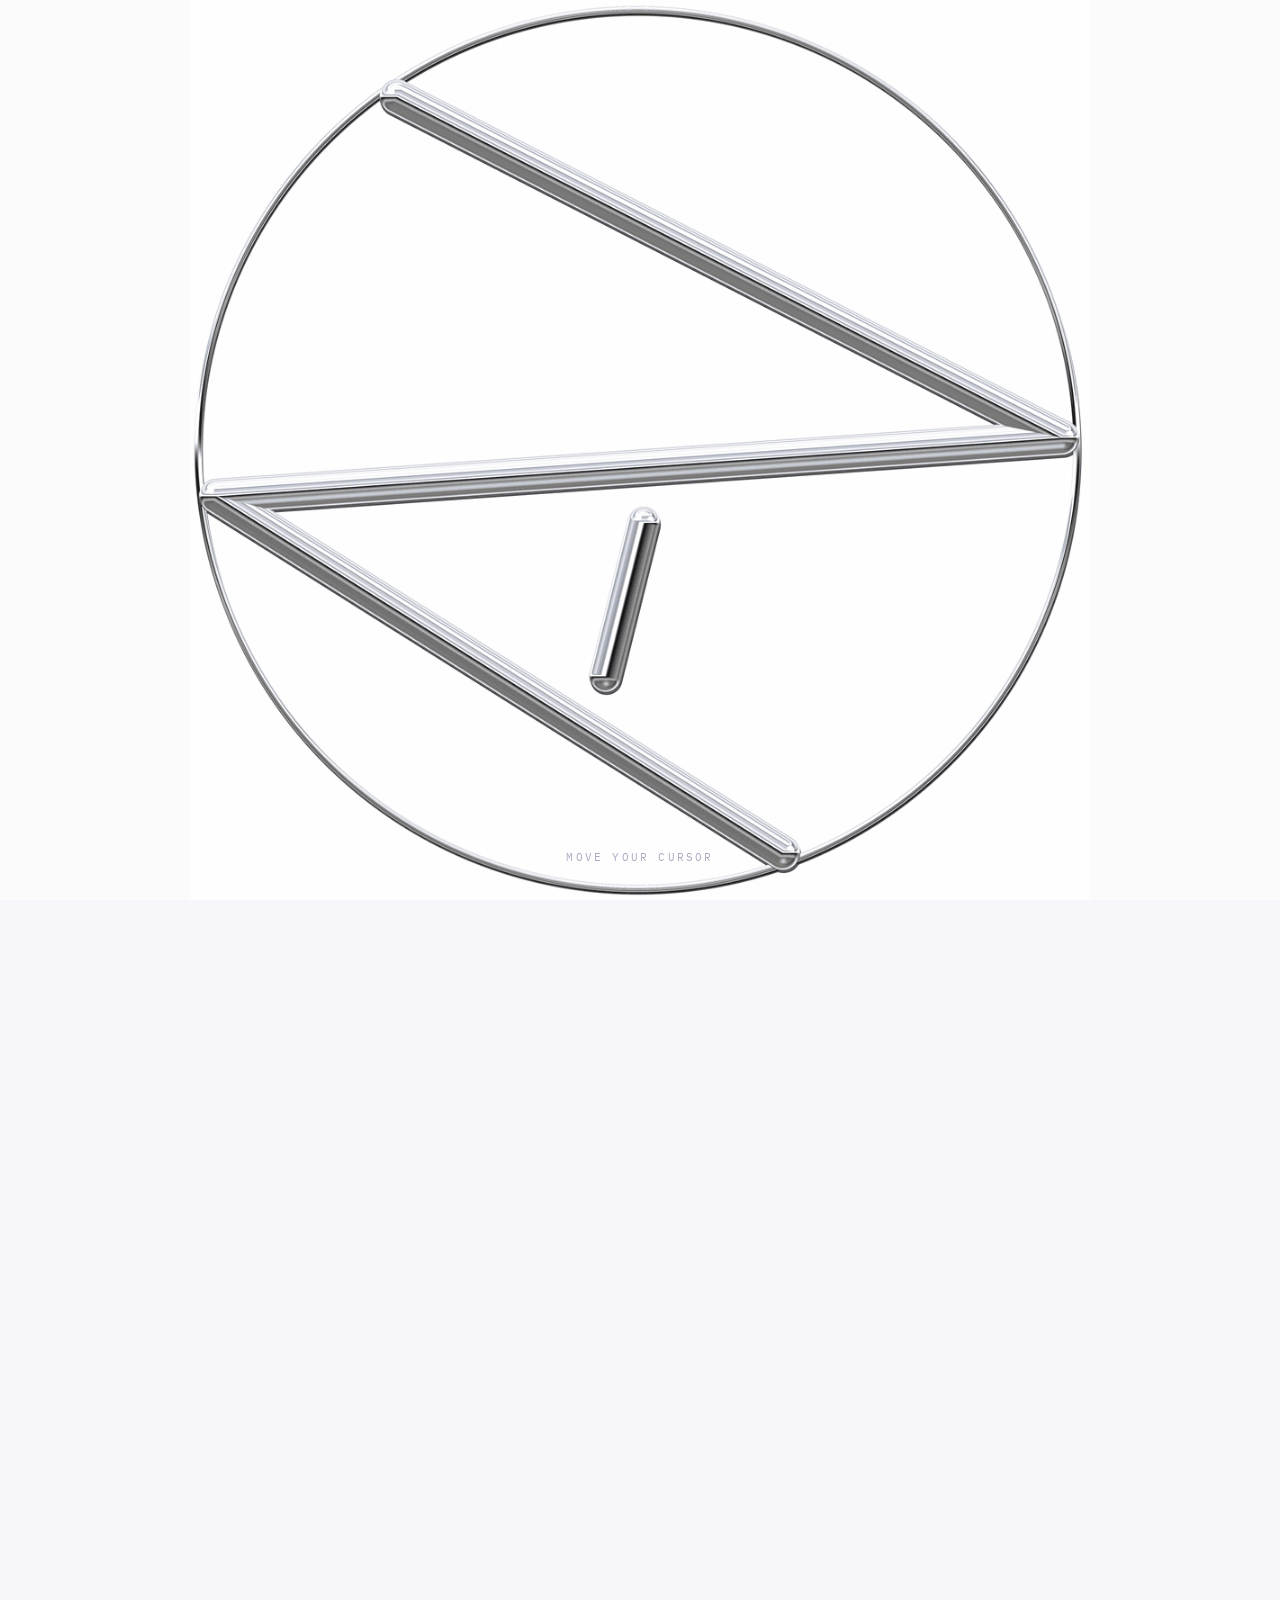
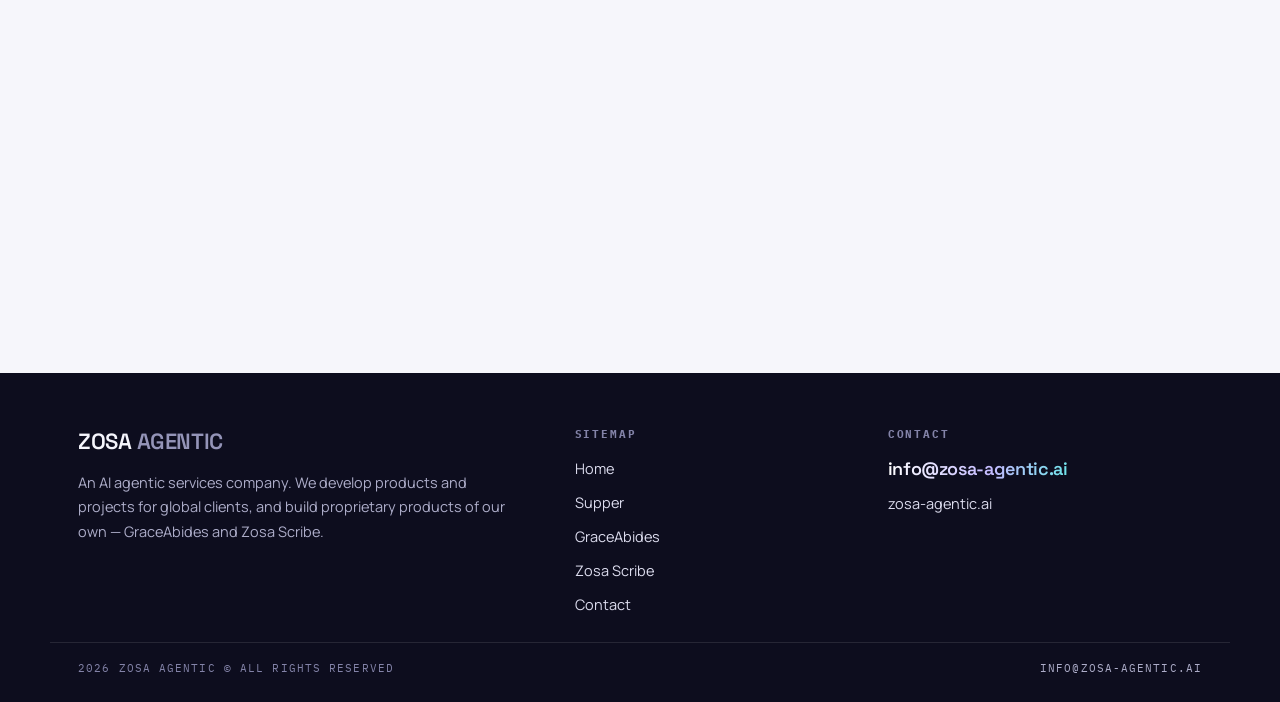
==== commit 3d998bdf: "Drop healthcare as the company's stated domain Zosa is an AI agentic services company building produ" ====
--- a/index.html
+++ b/index.html
@@ -68,7 +68,7 @@
 <link rel="preconnect" href="https://fonts.googleapis.com">
 <link rel="preconnect" href="https://fonts.gstatic.com" crossorigin>
 <link href="https://fonts.googleapis.com/css2?family=Space+Grotesk:wght@400;500;600;700&family=Manrope:wght@400;500;600;700;800&family=IBM+Plex+Mono:wght@400;500&display=swap" rel="stylesheet">
-<link rel="stylesheet" href="styles.css?v=20260916p">
+<link rel="stylesheet" href="styles.css?v=20260918l">
 
 <!-- The steel mark is the first thing on screen, so fetch it early. -->
 <link rel="preload" as="image" href="intro-still.png" />
@@ -76,14 +76,31 @@
 <script>
 /* Runs before the body paints, so the curtain is either there from the first
    frame or never appears at all — no flash of the page underneath.
-   It is skipped for repeat visits in the same session, and for anyone who
-   has asked for reduced motion. */
+
+   It is a first-impression piece, so it is deliberately rare:
+
+     - at most once a day per visitor;
+     - never when they came from elsewhere on the site, so clicking Home
+       after reading a product page is instant;
+     - never for someone who arrived from a search engine, who came with a
+       question and should meet the answer rather than a five-second
+       animation standing in front of it;
+     - never for anyone who has asked for reduced motion.
+
+   ?intro=1 overrides all of it bar reduced motion, which is how the piece
+   gets demonstrated and shared. */
 (function(){
   try {
-    var seen  = sessionStorage.getItem('zosa:intro') === 'done';
-    var still = window.matchMedia && window.matchMedia('(prefers-reduced-motion: reduce)').matches;
-    var force = location.search.indexOf('intro') > -1;   /* ?intro=1 replays it */
-    if ((force || !seen) && !still) document.documentElement.className += ' intro-on';
+    var DAY    = 24 * 60 * 60 * 1000;
+    var SEARCH = /^https?:\/\/([a-z0-9-]+\.)*(google|bing|duckduckgo|yahoo|ecosia|baidu|yandex|naver|brave|startpage|qwant|perplexity)\./i;
+    var ref    = document.referrer || '';
+    var still  = window.matchMedia && window.matchMedia('(prefers-reduced-motion: reduce)').matches;
+    var force  = location.search.indexOf('intro') > -1;
+    var last   = parseInt(localStorage.getItem('zosa:intro') || '0', 10) || 0;
+    var due    = (Date.now() - last) > DAY;
+    var inside = ref.indexOf(location.origin + '/') === 0;
+    var found  = SEARCH.test(ref);
+    if (!still && (force || (due && !inside && !found))) document.documentElement.className += ' intro-on';
   } catch (e) {
     document.documentElement.className += ' intro-on';
   }
@@ -153,7 +170,7 @@
       <div class="d-stat reveal rv-scale"><b>3 products</b><span>Shipped in 5 months</span></div>
       <div class="d-stat reveal rv-scale" style="--rd:70ms"><b>CERT-In</b><span>Security audit</span></div>
       <div class="d-stat reveal rv-scale" style="--rd:140ms"><b>DPDP Act</b><span>Standards</span></div>
-      <div class="d-stat reveal rv-scale" style="--rd:210ms"><b>HIPAA &middot; SOC 2</b><span>FHIR &middot; GDPR &middot; DPDP ready</span></div>
+      <div class="d-stat reveal rv-scale" style="--rd:210ms"><b>SOC 2 &middot; GDPR</b><span>DPDP &middot; audit ready</span></div>
     </div>
 
     <div class="d-sec reveal">
@@ -174,7 +191,7 @@
         <h3>Software Engineering</h3>
         <p>AI ships inside real apps: backends &amp; APIs (<strong>NestJS, FastAPI</strong>),
         frontends (<strong>React/Next.js</strong>, Redux), gateways (Kong/Apigee),
-        Firebase &amp; SMART-on-FHIR auth.</p>
+        Firebase &amp; <strong>OAuth / OIDC</strong> auth.</p>
       </article>
 
       <article class="d-card reveal rv-scale" style="--c:#0ea5b7; --rd:140ms">
@@ -188,9 +205,9 @@
       <article class="d-card reveal rv-scale" style="--c:#e05c5c; --rd:210ms">
         <span class="n">TRUST</span>
         <h3>Security &amp; Compliance</h3>
-        <p>Decisive in healthcare: <strong>HIPAA/FHIR, SOC 2, GDPR, DPDP, ABDM</strong>;
-        plus AI threats &mdash; prompt injection, data exfiltration, PII leakage,
-        hallucination risk.</p>
+        <p>Built for regulated environments: <strong>SOC 2, GDPR, DPDP</strong> and
+        whichever sector standards a product answers to; plus AI threats &mdash;
+        prompt injection, data exfiltration, PII leakage, hallucination risk.</p>
       </article>
 
       <article class="d-card reveal rv-scale" style="--c:#d97a12; --rd:280ms">
@@ -217,7 +234,8 @@
         <span class="bead"></span>
         <div>
           <h3>Domain Expertise</h3>
-          <p>Deep fluency in healthcare, clinical workflows and life sciences.</p>
+          <p>We learn a client&rsquo;s domain properly before building in it &mdash;
+          telecom, fintech, community platforms and clinical AI so far.</p>
         </div>
       </div>
       <div class="d-mini reveal" style="--c:#8b5cf6; --rd:70ms">
@@ -288,6 +306,6 @@
 
 </main>
 
-<script src="app.js?v=20260916p"></script>
+<script src="app.js?v=20260918l"></script>
 </body>
 </html>
--- a/styles.css
+++ b/styles.css
@@ -46,6 +46,20 @@
   backdrop-filter:blur(12px);
   border-bottom:1px solid var(--line);
 }
+/* The header, lifted in front of the curtain while the digits converge on the
+   mark. Its background and border go so the canvas reads straight through and
+   the digits pass behind the logo rather than under an opaque bar; it is inert
+   until the curtain has gone, so nothing can be clicked mid-animation. */
+.intro-handoff .topbar{
+  z-index:260;
+  background:transparent;
+  backdrop-filter:none;
+  border-bottom-color:transparent;
+  pointer-events:none;
+  animation:headerIn .85s cubic-bezier(.2,.7,.2,1) both;
+}
+@keyframes headerIn{from{opacity:0} to{opacity:1}}
+
 .brand{display:flex; align-items:center; gap:12px; text-decoration:none; color:inherit}
 .brand .mark{
   width:42px;height:42px;
@@ -65,6 +79,15 @@
 .brand .mark img{animation:markSpinIn 1.25s cubic-bezier(.18,.78,.2,1) both}
 .brand .mark img.spun{animation:none; transition:transform 1s cubic-bezier(.3,.72,.2,1)}
 .brand:hover .mark img.spun{transform:rotate(360deg)}
+/* The curtain's digits arrive here and the mark takes the impact. This has to
+   sit after .spun, which by then has set animation:none at the same weight. */
+@keyframes markLand{
+  0%  {transform:rotate(-150deg) scale(.68)}
+  55% {transform:rotate(12deg)   scale(1.14)}
+  100%{transform:rotate(0)       scale(1)}
+}
+.brand .mark img.lands,
+.brand .mark img.spun.lands{animation:markLand .95s cubic-bezier(.2,.75,.2,1) both}
 .brand .wm{animation:wordmarkIn .75s .4s cubic-bezier(.2,.7,.2,1) both}
 @media (prefers-reduced-motion:reduce){
   .brand .mark img, .brand .wm{animation:none !important}
@@ -749,10 +772,10 @@
 
 .intro-ground{
   position:absolute; inset:0; background:#fbfbfb;
-  transition:opacity .6s cubic-bezier(.4,0,.5,1);
-}
-
-/* the canvas is the whole screen: the rain and the rings need the width */
+  transition:opacity .9s cubic-bezier(.4,0,.5,1);
+}
+
+/* the canvas is the whole screen: the rings span its full width */
 .intro-art{
   position:absolute; inset:0;
   width:100%; height:100%;
@@ -771,7 +794,10 @@
 /* ---------- the dismissal ---------- */
 .intro.is-out{cursor:default}
 .intro.is-out .intro-hint{opacity:0; transition:opacity .35s ease}
-.intro.is-out .intro-ground{opacity:0; transition-delay:6.05s}
+/* The body of the page waits until the digits have landed. Only the header is
+   brought forward early, by .intro-handoff below, so the mark is there to be
+   flown into without the copy being buried under full-width rings. */
+.intro.is-out .intro-ground{opacity:0; transition-delay:4.2s; transition-duration:.8s}
 .intro.is-gone{opacity:0; pointer-events:none; transition:opacity .3s ease}
 
 .intro.is-rushed .intro-art{opacity:0; transition:opacity .35s ease}
